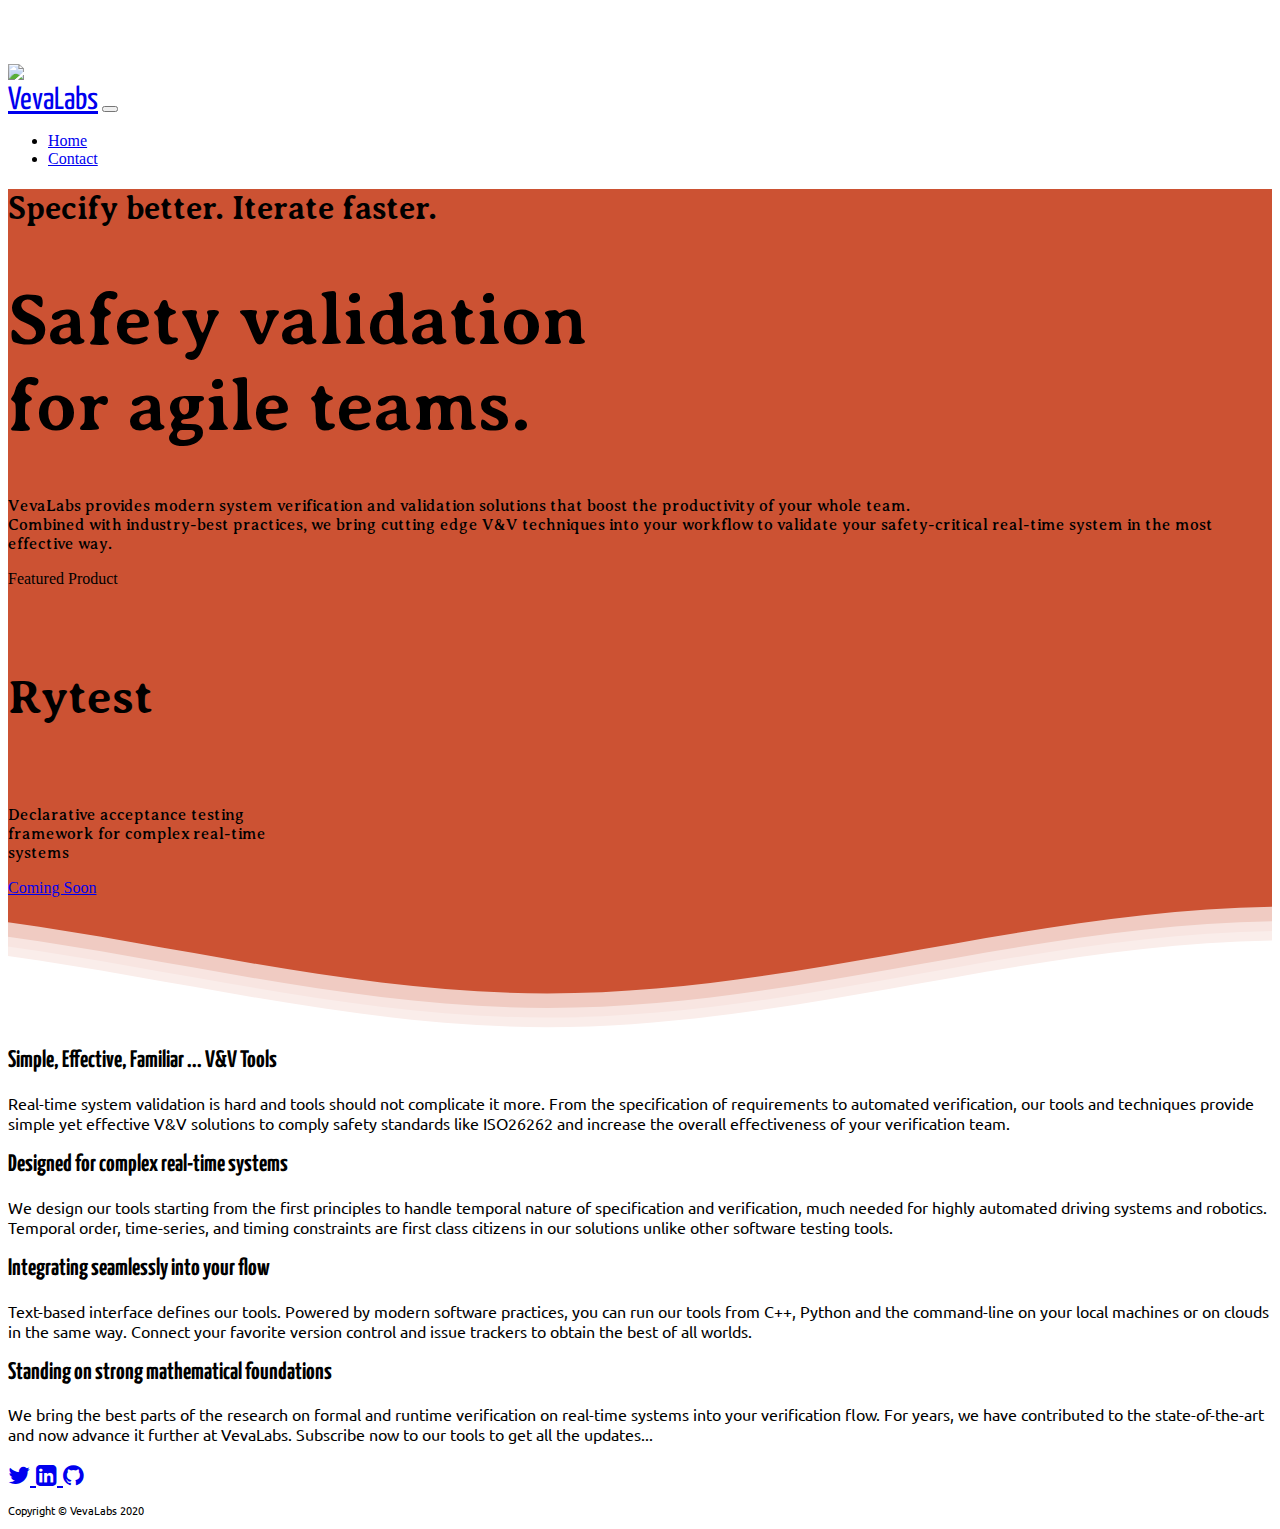
==== index.html @ 6bb3bbe9 "Update the message" ====
<!DOCTYPE html>
<html lang="en">

<head>

  <meta charset="utf-8">
  <meta name="viewport" content="width=device-width, initial-scale=1, shrink-to-fit=no">
  <meta name="description"
    content="VevaLabs offers software tools and services for verification and validation (V&V) of complex real-time systems such as highly automated driving systems.">
  <meta name="author" content="">

  <title>VevaLabs - Safety validation for agile teams</title>

  <link
    href="https://fonts.googleapis.com/css2?family=Open+Sans&family=Yanone+Kaffeesatz:wght@200;300;400;500;600;700&display=swap"
    rel="stylesheet">
  <link href="https://fonts.googleapis.com/css2?family=Averia+Serif+Libre:wght@300&display=swap" rel="stylesheet">
  <link href="https://fonts.googleapis.com/css2?family=Ubuntu&display=swap" rel="stylesheet">
  <!-- Bootstrap core CSS -->
  <link href="vendor/bootstrap/css/bootstrap.min.css" rel="stylesheet">

  <!-- Custom styles for this template -->
  <link href="css/main.css" rel="stylesheet">
  <link href="https://maxcdn.bootstrapcdn.com/font-awesome/4.7.0/css/font-awesome.min.css" rel="stylesheet">
  <link rel='icon' href='images/logo-color.svg' type='image/x-icon' />


  <!-- Global site tag (gtag.js) - Google Analytics -->
  <script async src="https://www.googletagmanager.com/gtag/js?id=UA-172993106-1"></script>
  <script>
    window.dataLayer = window.dataLayer || [];
    function gtag() { dataLayer.push(arguments); }
    gtag('js', new Date());
    gtag('config', 'UA-172993106-1');
  </script>

</head>

<body class="d-flex flex-column sticky-footer-wrapper">
  <!-- Navigation -->
  <nav class="navbar navbar-expand-lg navbar-dark bg-dark fixed-top">
    <div class="container">
      <div class="p-2">
        <a href="https://vevalabs.com"><img height="40px" src="images/logo-color.svg"></a>
      </div>
      <a class="navbar-brand" href="https://vevalabs.com">VevaLabs</a>
      <button class="navbar-toggler" type="button" data-toggle="collapse" data-target="#navbarResponsive"
        aria-controls="navbarResponsive" aria-expanded="false" aria-label="Toggle navigation">
        <span class="navbar-toggler-icon"></span>
      </button>
      <div class="collapse navbar-collapse" id="navbarResponsive">
        <ul class="navbar-nav ml-auto">
          <li class="nav-item active">
            <a class="nav-link" href="https://vevalabs.com">Home
              <span class="sr-only">(current)</span>
            </a>
          </li>
          <!-- <li class="nav-item">
            <a class="nav-link" href="https://vevalabs.com/rytest">Rytest</a>
          </li>
          <li class="nav-item">
            <a class="nav-link" href="https://vevalabs.com/services">Services</a>
          </li>
          <li class="nav-item">
            <a class="nav-link" href="https://docs.vevalabs.com">Documentation</a>
          </li> -->
          <li class="nav-item">
            <a class="nav-link" href="https://vevalabs.com/contact">Contact</a>
          </li>
        </ul>
      </div>
    </div>
  </nav>

  <!-- Header -->
  <header class="bg-copper pt-5 mb-5">
    <div class="container h-100">
      <div class="banner row h-100 align-items-center">
        <div class=" col-lg-7">
          <h1 class="text-white mt-5 mb-2" style="font-size: 2rem;">Specify better. Iterate faster.</h1>
          <h1 class="text-white mt-3 mb-2" style="font-size: 4.5rem;">Safety validation<br>for agile teams.</h1>
          <!-- <h1 class="text-white mt-5 mb-2">Real-Time<br>System Validation.<br>Without Hassle.</h1> -->
          <p class="lead mb-5 text-white">VevaLabs provides modern system verification and validation solutions that boost the productivity of your whole team.<br>Combined with industry-best practices, we bring cutting edge V&V techniques into your workflow to validate your safety-critical real-time system in the most effective way.</p>
        </div>
        <div class="featured col-12 col-lg-4">
          <div class="card shadow-lg bg-dark text-white rounded-lg" style="width: 18rem;">
            <div class="card-header">Featured Product</div>
            <div class="card-body">
              <h5 class="card-title">Rytest</h5>
              <p class="card-text">Declarative acceptance testing framework for complex real-time systems
              </p>
              <!-- <a href="rytest.html" class="btn btn-block btn-warning">Explore Rytest</a> -->
              <a href="https://www.vevalabs.com/contact" class="btn btn-block btn-warning">Coming Soon</a>
            </div>
          </div>
        </div>
      </div>
    </div>
    <div>
      <svg class="waves" xmlns="http://www.w3.org/2000/svg" xmlns:xlink="http://www.w3.org/1999/xlink"
        viewBox="0 24 150 28" preserveAspectRatio="none" shape-rendering="auto">
        <defs>
          <path id="gentle-wave" d="M-160 44c30 0 58-18 88-18s 58 18 88 18 58-18 88-18 58 18 88 18 v44h-352z" />
        </defs>
        <g class="parallax">
          <use xlink:href="#gentle-wave" x="48" y="0" fill="rgba(255,255,255,0.7" />
          <use xlink:href="#gentle-wave" x="48" y="3" fill="rgba(255,255,255,0.5)" />
          <use xlink:href="#gentle-wave" x="48" y="5" fill="rgba(255,255,255,0.3)" />
          <use xlink:href="#gentle-wave" x="48" y="7" fill="#fff" />
        </g>
      </svg>
    </div>
  </header>

  <!-- Page Content -->
  <main class="flex-fill">
    <div class="container page-content">

      <div class="row">
        <div class="col-md-5 mb-5">
          <h2 class="swing-body">Simple, Effective, Familiar ... V&V Tools</h2>
          <p>Real-time system validation is hard and tools should not complicate it more. From the specification of
            requirements to automated verification, our tools and techniques provide simple yet effective V&V
            solutions to comply safety standards like ISO26262 and increase the overall effectiveness of your
            verification team.</p>
        </div>
        <div class="col-md-5 offset-md-1 mb-5">
          <h2 class="swing-body">Designed for complex real-time systems</h2>
          <p>We design our tools starting from the first principles to handle temporal nature of
            specification and verification, much needed for highly automated driving systems and robotics. Temporal
            order, time-series, and timing constraints are first class citizens in our solutions unlike other software
            testing tools.</p>
        </div>
      </div>
      <!-- /.row -->

      <div class="row">
        <div class="col-md-5 mb-5">
          <h2 class="swing-body">Integrating seamlessly into your flow</h2>
          <p>Text-based interface defines our tools. Powered by modern software practices, you can run our tools from
            C++, Python and the command-line on your local machines or on clouds in the same way. Connect your
            favorite version control and issue trackers to obtain the best of all worlds.
          </p>
        </div>

        <div class="col-md-5 offset-md-1 mb-5">
          <h2 class="swing-body">Standing on strong mathematical foundations</h2>
          <p>We bring the best parts of the research on formal and runtime verification on real-time systems into
            your verification flow. For years, we have contributed to the state-of-the-art and now advance it further
            at VevaLabs. Subscribe now to our tools to get all the updates...</p>
        </div>
      </div>
      <!-- /.row -->

    </div>
  </main>
  <!-- /.container -->

  <!-- Footer -->
  <footer class="py-3 bg-dark page-footer">
    <div class="container">
      <div class="row">
        <div class="col-md-12 text-center">
          <div class="icons">
            <a href="https://www.twitter.com/time4veva">
              <i class="fa fa-twitter text-white"></i>
            </a>
            <a href="https://www.linkedin.com/company/time4veva">
              <i class="fa fa-linkedin-square text-white"></i>
            </a>
            <a href="https://www.github.com/vevalabs">
              <i class="fa fa-github text-white"></i>
            </a>
          </div>
          <p class="m-0 text-white-50">Copyright &copy; VevaLabs 2020</p>
        </div>
      </div>
    </div>
  </footer>
</body>

<script src="vendor/jquery/jquery.min.js"></script>
<script src="vendor/bootstrap/js/bootstrap.bundle.min.js"></script>

</html>
---- css/main.css ----
body {
  padding-top: 56px;
}

body, .sticky-footer-wrapper {
   min-height:100vh;
}

.flex-fill {
   flex:1 1 auto;
}

.bg-copper {
  background-color: #CC5233;
}

.page-content h2 {
  font-family: 'Yanone Kaffeesatz', sans-serif;
}

.page-content p {
  font-family: 'Ubuntu', sans-serif;
}

.banner h1 {
  font-family: 'Averia Serif Libre', cursive;  
  font-size: 3rem;
}

.banner p {
  font-family: 'Averia Serif Libre', cursive;  

}

.featured .card-title {
  font-size: 48px;

  font-family: 'Averia Serif Libre', cursive;  
}

.navbar-brand{
  font-size: 32px;
  font-family: 'Yanone Kaffeesatz', sans-serif;
}


.waves {
  position:relative;
  width: 100%;
  height:15vh;
  margin-bottom:-7px; /*Fix for safari gap*/
  min-height:100px;
  max-height:150px;
}

/* Animation */

.parallax > use {
  animation: move-forever 25s cubic-bezier(.55,.5,.45,.5)     infinite;
}
.parallax > use:nth-child(1) {
  animation-delay: -2s;
  animation-duration: 7s;
}
.parallax > use:nth-child(2) {
  animation-delay: -3s;
  animation-duration: 10s;
}
.parallax > use:nth-child(3) {
  animation-delay: -4s;
  animation-duration: 13s;
}
.parallax > use:nth-child(4) {
  animation-delay: -5s;
  animation-duration: 20s;
}
@keyframes move-forever {
  0% {
   transform: translate3d(-90px,0,0);
  }
  100% { 
    transform: translate3d(85px,0,0);
  }
}

footer {
  font-family: 'Ubuntu', sans-serif;
  font-size: 0.7rem;
}

.icons {
  font-size: 1.5rem;
}

.icons a:hover{
    text-decoration: none;
}
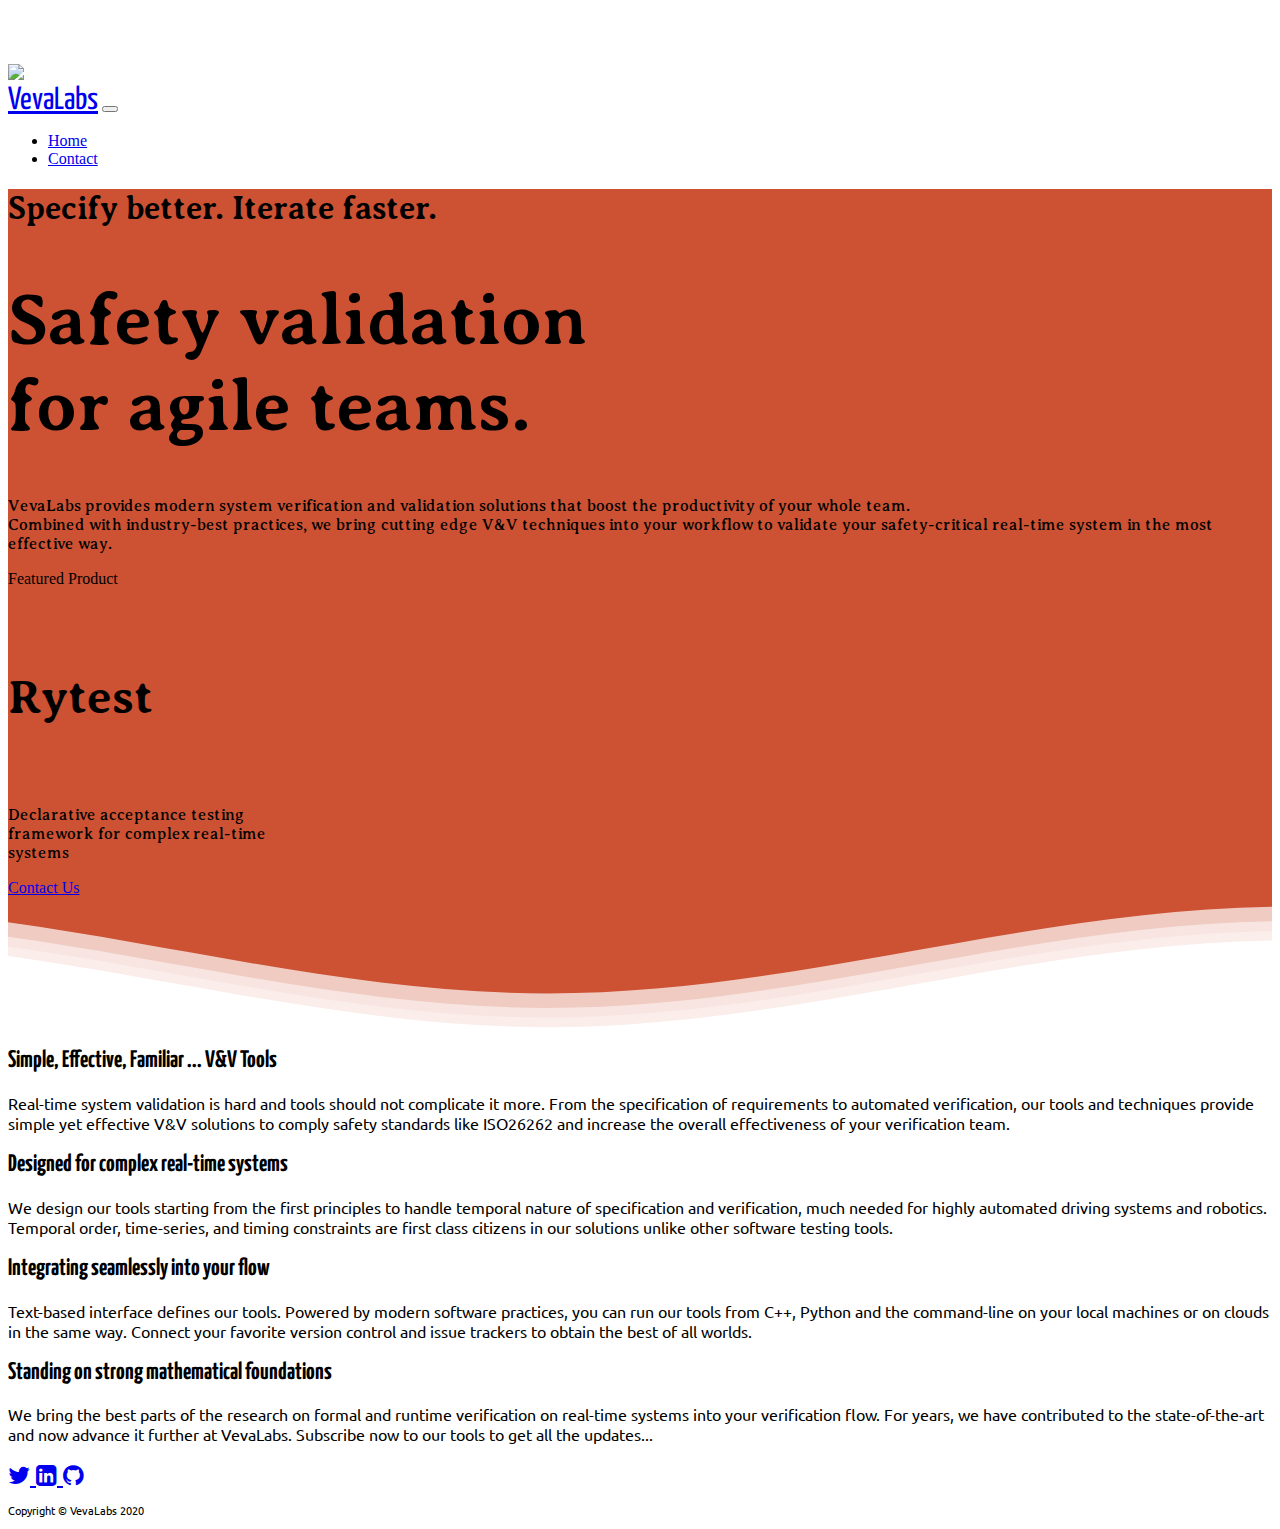
==== commit e85dfd5d: "Time has come" ====
--- a/index.html
+++ b/index.html
@@ -90,7 +90,7 @@
               <p class="card-text">Declarative acceptance testing framework for complex real-time systems
               </p>
               <!-- <a href="rytest.html" class="btn btn-block btn-warning">Explore Rytest</a> -->
-              <a href="https://www.vevalabs.com/contact" class="btn btn-block btn-warning">Coming Soon</a>
+              <a href="https://www.vevalabs.com/contact" class="btn btn-block btn-warning">Contact Us</a>
             </div>
           </div>
         </div>
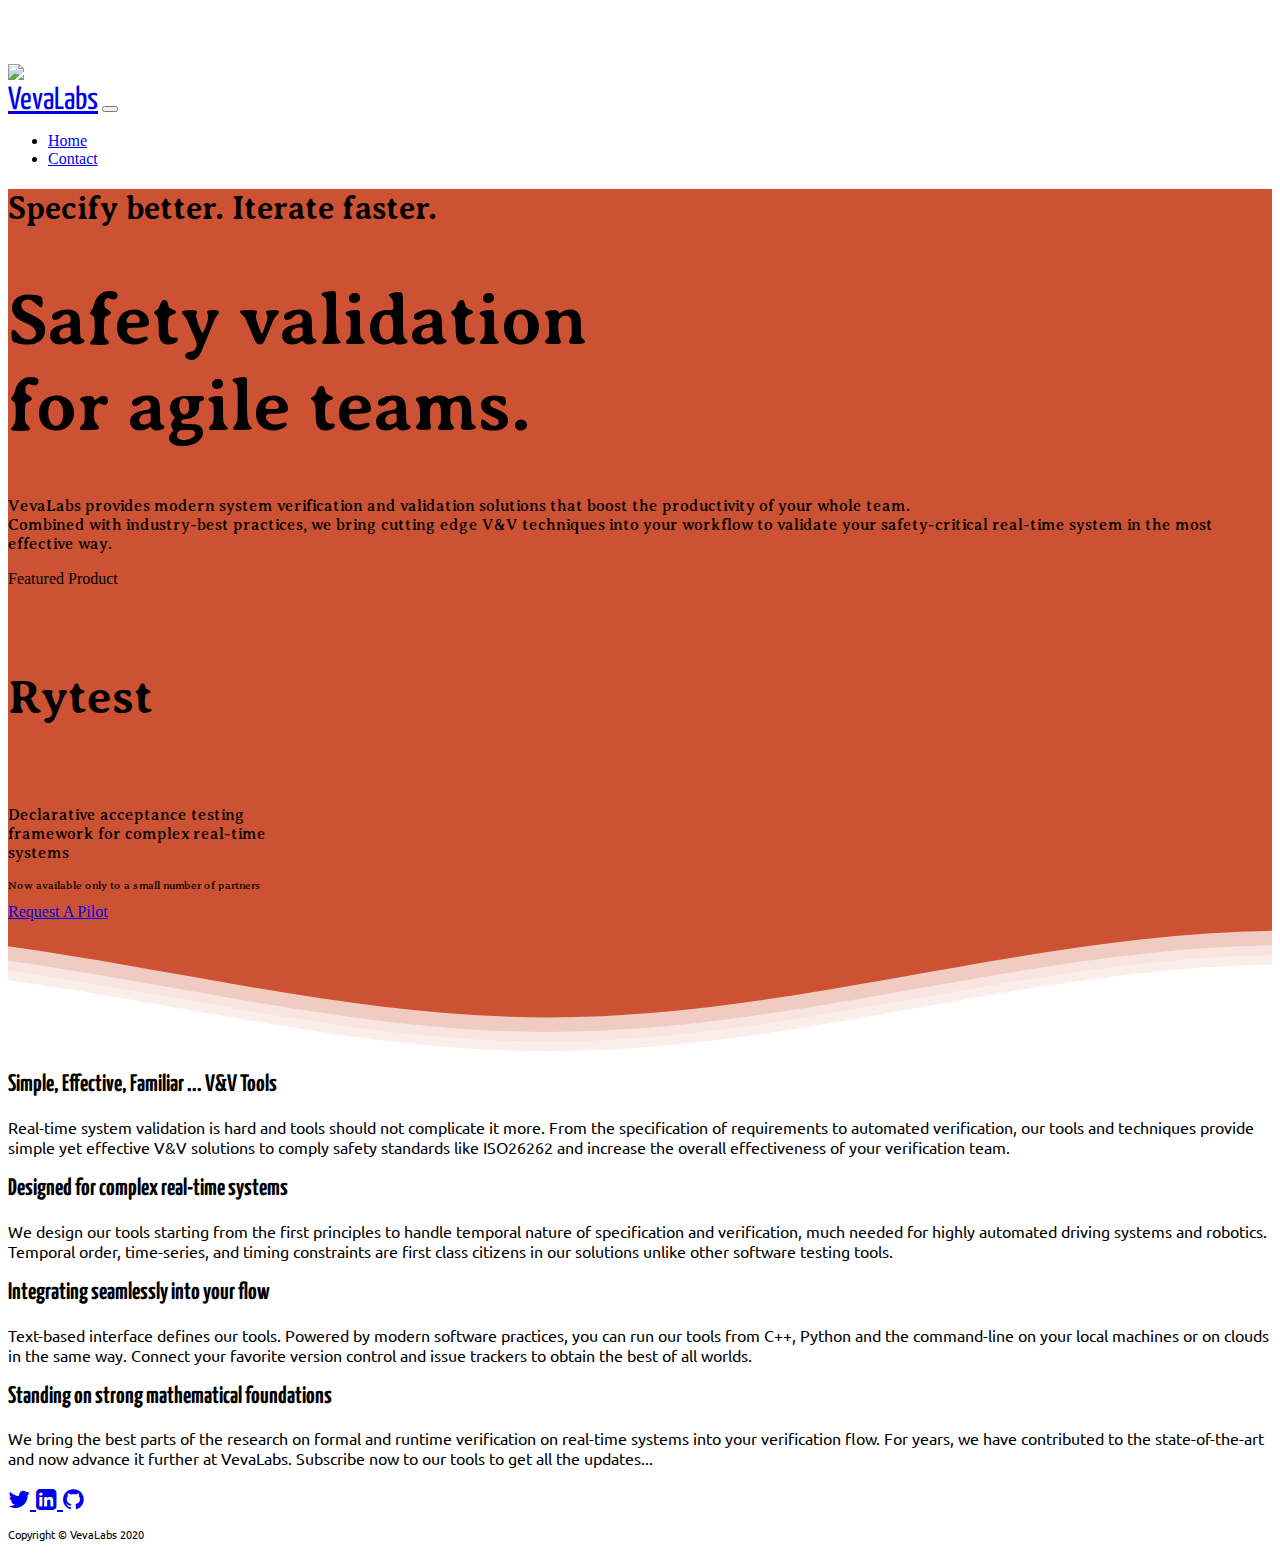
==== commit 3cd2f1ef: "Add pilot notice" ====
--- a/index.html
+++ b/index.html
@@ -89,8 +89,8 @@
               <h5 class="card-title">Rytest</h5>
               <p class="card-text">Declarative acceptance testing framework for complex real-time systems
               </p>
-              <!-- <a href="rytest.html" class="btn btn-block btn-warning">Explore Rytest</a> -->
-              <a href="https://www.vevalabs.com/contact" class="btn btn-block btn-warning">Contact Us</a>
+              <p style="font-size:11px;">Now available only to a small number of partners</p>
+              <a href="https://www.vevalabs.com/contact" class="btn btn-block btn-warning">Request A Pilot</a>
             </div>
           </div>
         </div>
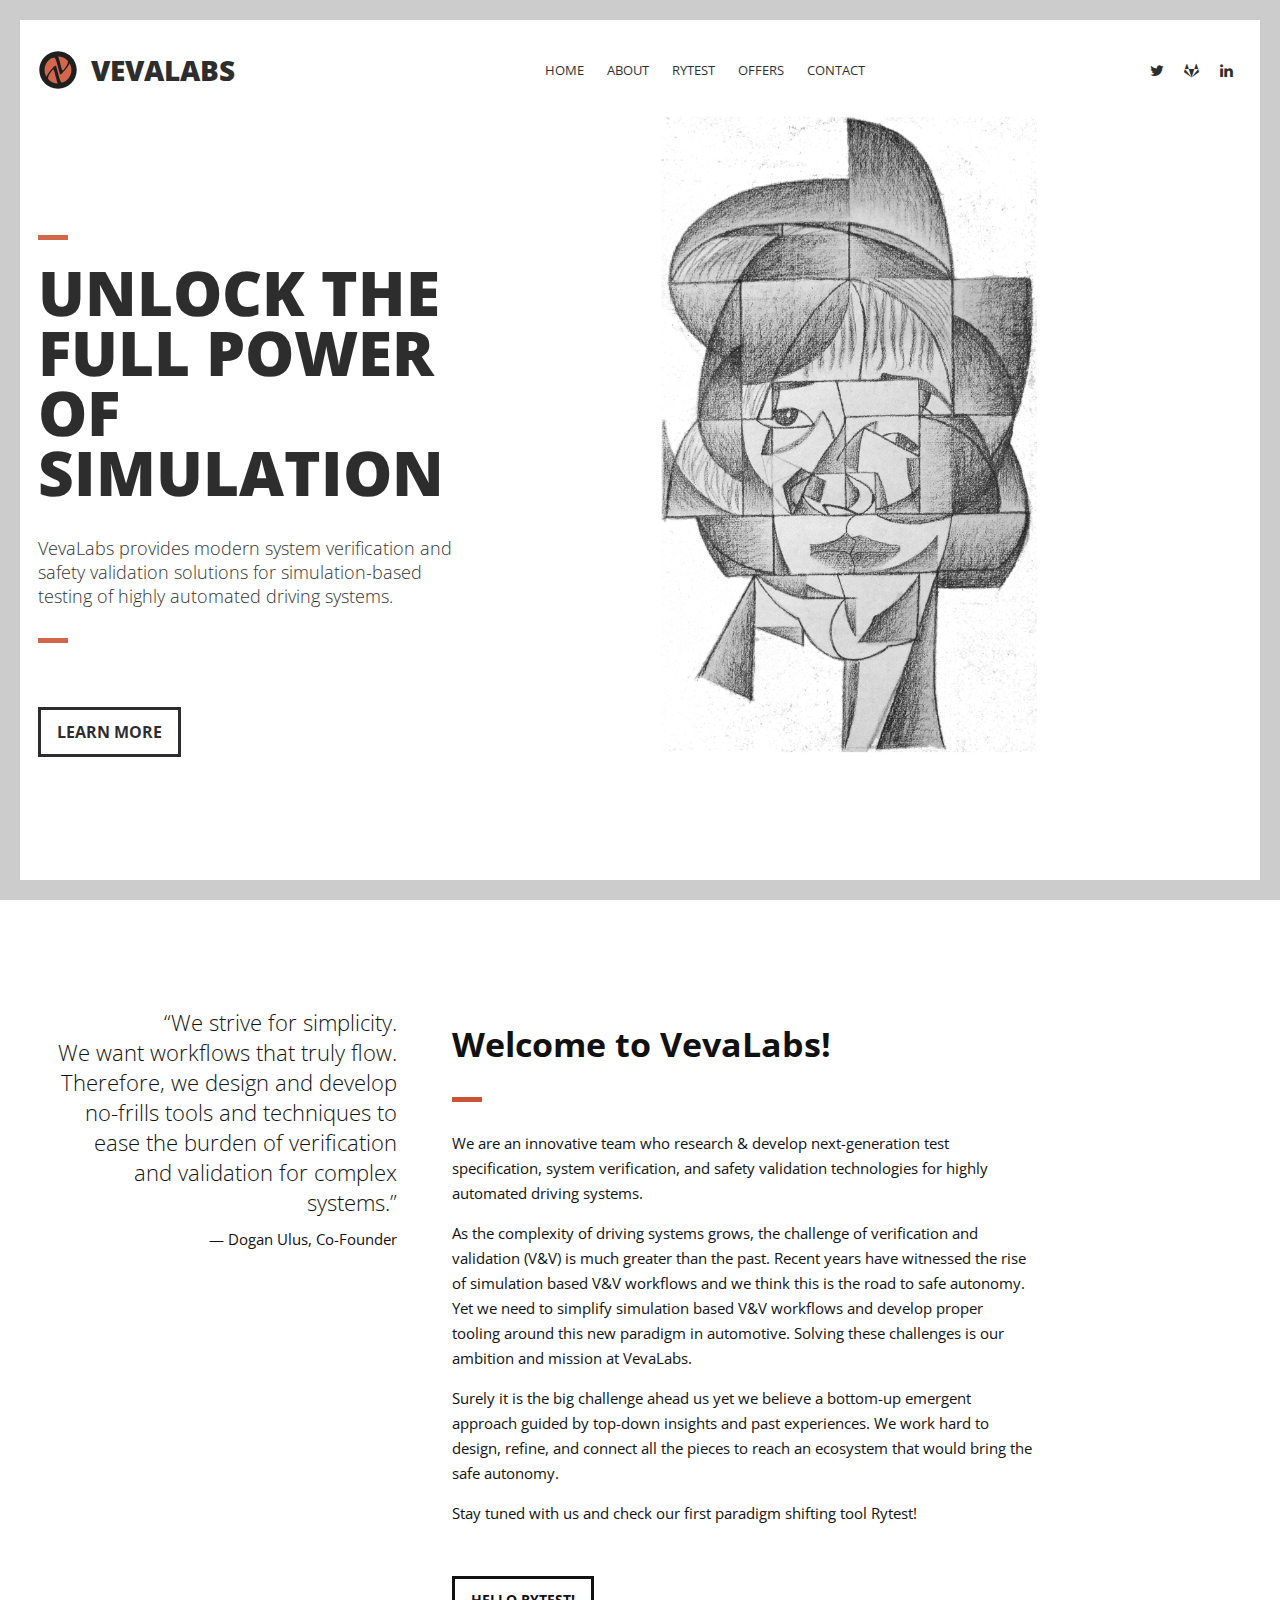
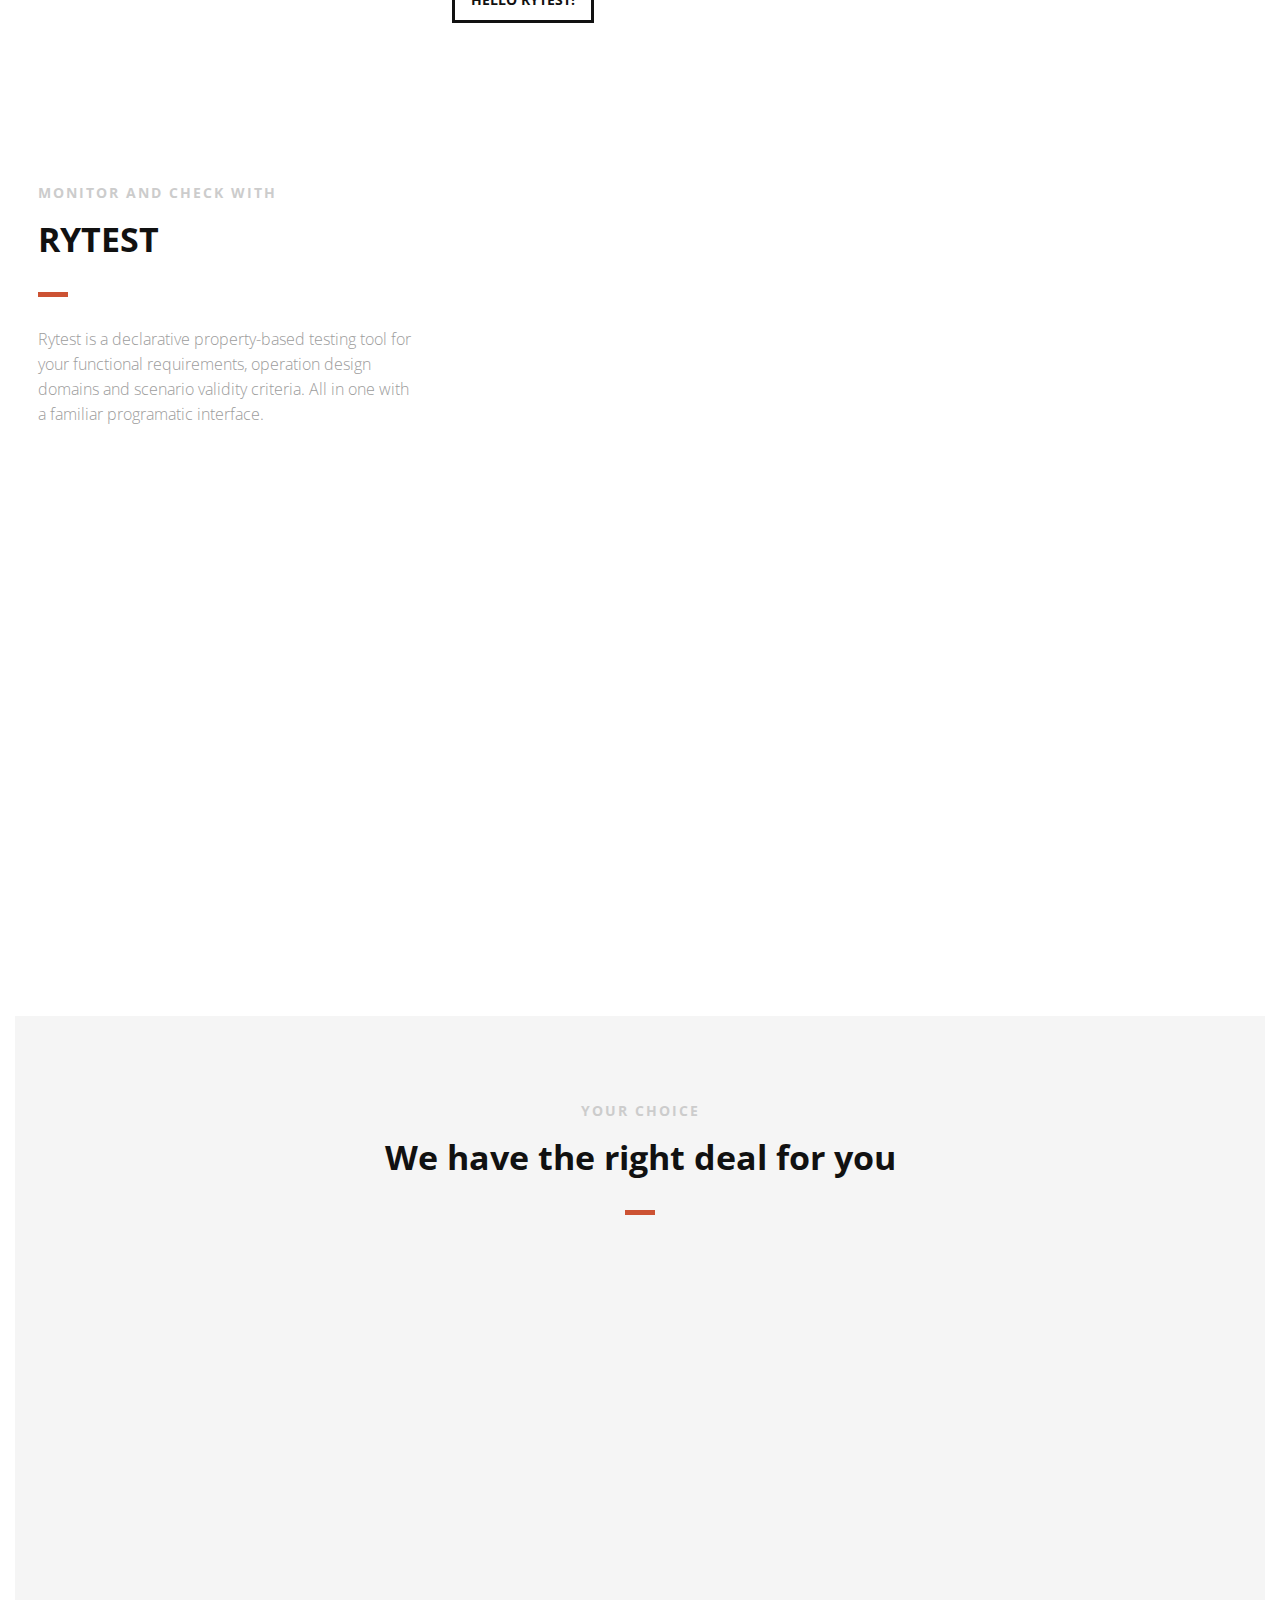
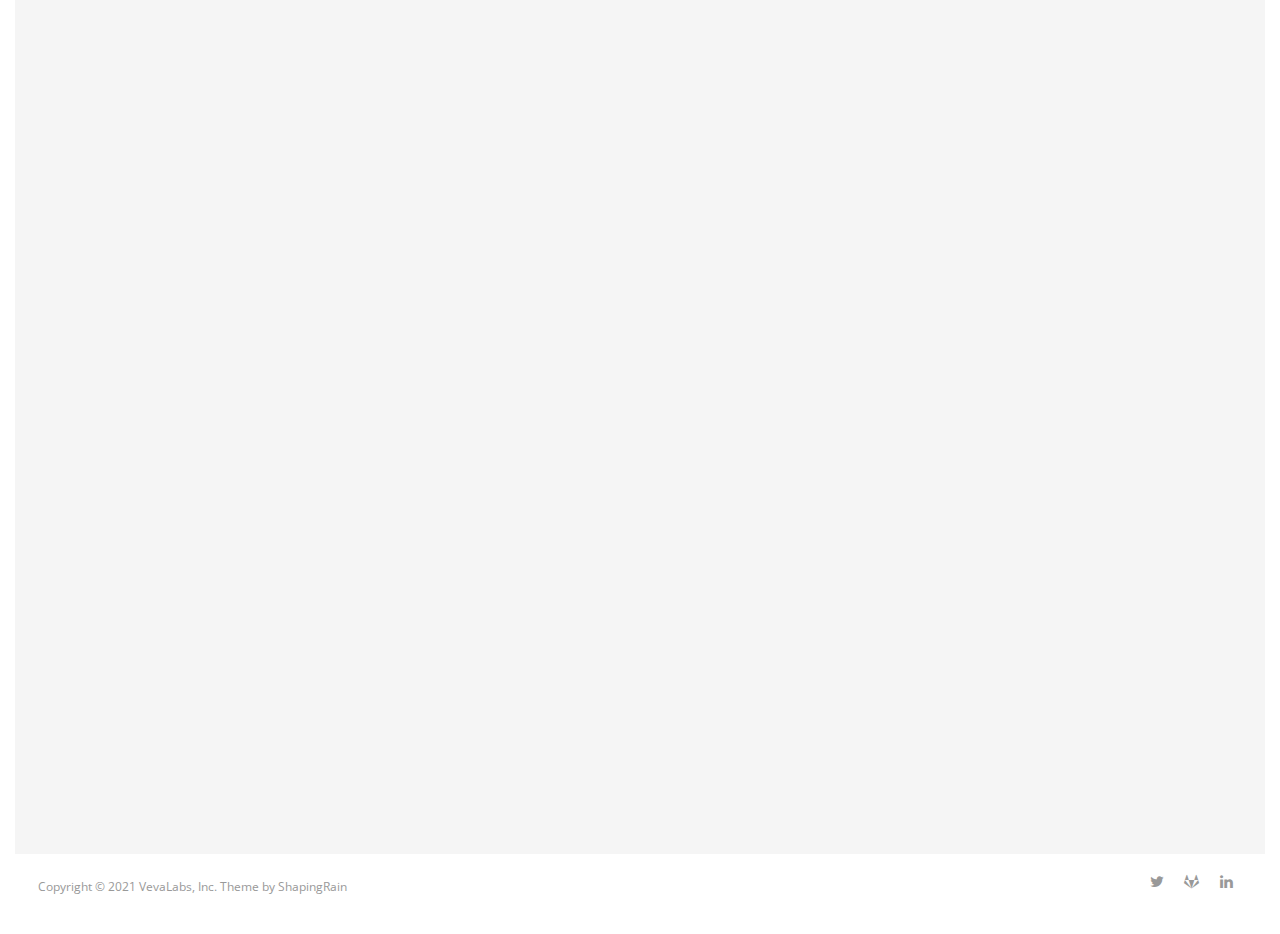
==== commit 669eb3b6: "VevaLabs 2021" ====
--- a/index.html
+++ b/index.html
@@ -1,185 +1,482 @@
 <!DOCTYPE html>
-<html lang="en">
-
-<head>
-
-  <meta charset="utf-8">
-  <meta name="viewport" content="width=device-width, initial-scale=1, shrink-to-fit=no">
-  <meta name="description"
-    content="VevaLabs offers software tools and services for verification and validation (V&V) of complex real-time systems such as highly automated driving systems.">
-  <meta name="author" content="">
-
-  <title>VevaLabs - Safety validation for agile teams</title>
-
-  <link
-    href="https://fonts.googleapis.com/css2?family=Open+Sans&family=Yanone+Kaffeesatz:wght@200;300;400;500;600;700&display=swap"
-    rel="stylesheet">
-  <link href="https://fonts.googleapis.com/css2?family=Averia+Serif+Libre:wght@300&display=swap" rel="stylesheet">
-  <link href="https://fonts.googleapis.com/css2?family=Ubuntu&display=swap" rel="stylesheet">
-  <!-- Bootstrap core CSS -->
-  <link href="vendor/bootstrap/css/bootstrap.min.css" rel="stylesheet">
-
-  <!-- Custom styles for this template -->
-  <link href="css/main.css" rel="stylesheet">
-  <link href="https://maxcdn.bootstrapcdn.com/font-awesome/4.7.0/css/font-awesome.min.css" rel="stylesheet">
-  <link rel='icon' href='images/logo-color.svg' type='image/x-icon' />
-
-
-  <!-- Global site tag (gtag.js) - Google Analytics -->
-  <script async src="https://www.googletagmanager.com/gtag/js?id=UA-172993106-1"></script>
-  <script>
-    window.dataLayer = window.dataLayer || [];
-    function gtag() { dataLayer.push(arguments); }
-    gtag('js', new Date());
-    gtag('config', 'UA-172993106-1');
-  </script>
-
+<html>
+
+<head lang="en">
+    <meta charset="UTF-8">
+
+    <!--Page Title-->
+    <title>VevaLabs - Unlock the full power of Simulation</title>
+
+    <!--Meta Keywords and Description-->
+    <meta name="keywords" content="testing verification validation autonomous vehicles adas">
+    <meta name="description" content="">
+    <meta name="viewport" content="width=device-width, initial-scale=1.0, user-scalable=no" />
+
+    <!--Favicon-->
+    <link rel="shortcut icon" href="images/logo.svg" title="Favicon" />
+
+    <!-- Main CSS Files -->
+    <link rel="stylesheet" href="css/style.css?<?= filemtime('style.css') ?>">
+
+    <!-- Namari Color CSS -->
+    <link rel="stylesheet" href="css/color.css?<?= filemtime('style.css') ?>">
+
+    <!--Icon Fonts - Font Awesome Icons-->
+    <link rel="stylesheet" href="css/font-awesome.min.css">
+
+    <!-- Animate CSS-->
+    <link href="css/animate.css" rel="stylesheet" type="text/css">
+
+    <!--Google Webfonts-->
+    <link href='https://fonts.googleapis.com/css?family=Open+Sans:400,300,600,700,800' rel='stylesheet' type='text/css'>
 </head>
 
-<body class="d-flex flex-column sticky-footer-wrapper">
-  <!-- Navigation -->
-  <nav class="navbar navbar-expand-lg navbar-dark bg-dark fixed-top">
-    <div class="container">
-      <div class="p-2">
-        <a href="https://vevalabs.com"><img height="40px" src="images/logo-color.svg"></a>
-      </div>
-      <a class="navbar-brand" href="https://vevalabs.com">VevaLabs</a>
-      <button class="navbar-toggler" type="button" data-toggle="collapse" data-target="#navbarResponsive"
-        aria-controls="navbarResponsive" aria-expanded="false" aria-label="Toggle navigation">
-        <span class="navbar-toggler-icon"></span>
-      </button>
-      <div class="collapse navbar-collapse" id="navbarResponsive">
-        <ul class="navbar-nav ml-auto">
-          <li class="nav-item active">
-            <a class="nav-link" href="https://vevalabs.com">Home
-              <span class="sr-only">(current)</span>
-            </a>
-          </li>
-          <!-- <li class="nav-item">
-            <a class="nav-link" href="https://vevalabs.com/rytest">Rytest</a>
-          </li>
-          <li class="nav-item">
-            <a class="nav-link" href="https://vevalabs.com/services">Services</a>
-          </li>
-          <li class="nav-item">
-            <a class="nav-link" href="https://docs.vevalabs.com">Documentation</a>
+<body>
+    <!-- Preloader -->
+    <div id="preloader">
+        <div id="status" class="la-ball-triangle-path">
+            <div></div>
+            <div></div>
+            <div></div>
+        </div>
+    </div>
+    <!--End of Preloader-->
+
+    <div class="page-border" data-wow-duration="0.7s" data-wow-delay="0.2s">
+        <div class="top-border wow fadeInDown animated" style="visibility: visible; animation-name: fadeInDown;"></div>
+        <div class="right-border wow fadeInRight animated" style="visibility: visible; animation-name: fadeInRight;">
+        </div>
+        <div class="bottom-border wow fadeInUp animated" style="visibility: visible; animation-name: fadeInUp;"></div>
+        <div class="left-border wow fadeInLeft animated" style="visibility: visible; animation-name: fadeInLeft;"></div>
+    </div>
+
+    <div id="wrapper">
+
+        <header id="banner" class="scrollto clearfix" data-enllax-ratio=".5">
+            <div id="header" class="nav-collapse">
+                <div class="row clearfix">
+                    <div class="col-1">
+
+                        <!--Logo-->
+                        <div id="logo">
+
+                            <a href="#">
+                                <img src="images/logo.svg" alt="Logo" style="height: 40px;" />
+                                <h1>VEVALABS<h1>
+                            </a>
+
+                        </div>
+                        <!--End of Logo-->
+
+                        <aside>
+
+                            <!--Social Icons in Header-->
+                            <ul class="social-icons">
+                                <li>
+                                    <a target="_blank" title="Twitter" href="https://twitter.com/time4veva">
+                                        <i class="fa fa-twitter fa-1x"></i><span>Twitter</span>
+                                    </a>
+                                </li>
+                                <li>
+                                    <a target="_blank" title="GitLab" href="https://gitlab.com/vevalabs">
+                                        <i class="fa fa-gitlab fa-1x"></i><span>GitLab</span>
+                                    </a>
+                                </li>
+                                <li>
+                                    <a target="_blank" title="LinkedIn" href="https://linkedin.com/company/67182014">
+                                        <i class="fa fa-linkedin fa-1x"></i><span>GitLab</span>
+                                    </a>
+                                </li>
+                            </ul>
+                            <!--End of Social Icons in Header-->
+
+                        </aside>
+
+                        <!--Main Navigation-->
+                        <nav id="nav-main">
+                            <ul>
+                                <li>
+                                    <a href="#banner">Home</a>
+                                </li>
+                                <li>
+                                    <a href="#about">About</a>
+                                </li>
+                                <li>
+                                    <a href="#rytest">Rytest</a>
+                                </li>
+                                <!-- <li>
+            <a target="_blank" href="https://docs.vevalabs.com">Documentation</a>
           </li> -->
-          <li class="nav-item">
-            <a class="nav-link" href="https://vevalabs.com/contact">Contact</a>
-          </li>
-        </ul>
-      </div>
+                                <li>
+                                    <a href="#pricing">Offers</a>
+                                </li>
+                                <li>
+                                    <a href="#contact">Contact</a>
+                                </li>
+                            </ul>
+                        </nav>
+                        <!--End of Main Navigation-->
+
+                        <div id="nav-trigger"><span></span></div>
+                        <nav id="nav-mobile"></nav>
+
+                    </div>
+                </div>
+            </div>
+
+            <div id="banner-content" class="row clearfix">
+
+                <div class="col-38">
+
+                    <div class="section-heading">
+                        <h1>UNLOCK THE FULL POWER OF SIMULATION</h1>
+                        <h2>VevaLabs provides modern system verification and safety validation solutions for
+                            simulation-based testing of highly automated driving systems.</h2>
+                    </div>
+
+                    <!--Call to Action-->
+                    <a href="#about" class="button">LEARN MORE</a>
+                    <!--End Call to Action-->
+
+                </div>
+
+            </div>
+        </header>
+
+
+        <!--Main Content Area-->
+        <main id="content">
+
+            <!--Content Section-->
+            <div id="about" class="scrollto clearfix">
+
+                <div class="row no-padding-bottom clearfix">
+
+
+                    <!--Content Left Side-->
+                    <div class="col-3">
+                        <!--User Testimonial-->
+                        <blockquote class="testimonial text-right bigtest">
+                            <q>We strive for simplicity.<br>We want workflows that truly flow. Therefore, we design and
+                                develop
+                                no-frills
+                                tools and techniques to ease the burden of verification and validation for complex
+                                systems.</q>
+                            <footer>— Dogan Ulus, Co-Founder</footer>
+                        </blockquote>
+                        <!-- End of Testimonial-->
+
+                    </div>
+                    <!--End Content Left Side-->
+
+                    <!--Content of the Right Side-->
+                    <div class="col-2">
+                        <div class="section-heading">
+                            <!-- <h3>BELIEVING</h3> -->
+                            <h2 class="section-title">Welcome to VevaLabs!</h2>
+                        </div>
+                        <p>
+                            We are an innovative team who research & develop next-generation test specification, system
+                            verification, and safety validation technologies for highly automated driving systems.
+                        </p>
+                        <p>
+                            As the complexity of driving systems grows, the challenge of verification and validation
+                            (V&V) is much greater than the past. Recent years have witnessed the rise of simulation based V&V workflows and 
+                            we think this is the road to safe autonomy. Yet we need to simplify simulation based V&V workflows and develop 
+                            proper tooling around this new paradigm in automotive. Solving these challenges is our ambition 
+                            and mission at VevaLabs.
+                        </p>
+                        <p>
+                            Surely it is the big challenge ahead us yet we believe a bottom-up emergent approach guided by 
+                            top-down insights and past experiences. We work hard to design, refine, and connect all the pieces 
+                            to reach an ecosystem that would bring the safe autonomy. 
+                        </p>
+                        <p>
+                            <!-- We believe a bottom-up emergent approach guided by top-down insights and past experiences.  -->
+                            Stay tuned with us and check our first paradigm shifting tool Rytest! 
+                        </p>
+
+                        <!-- Action button -->
+                        <a href="#rytest" class="button">
+                            HELLO RYTEST!</i>
+                        </a>
+                    </div>
+                    <!--End Content Right Side-->
+
+                    <div class="col-3">
+                        <!--  <img src="images/undraw_Co_workers_re_1i6i.svg" alt="Dancer"/> -->
+                    </div>
+
+                </div>
+
+
+            </div>
+            <!--End of Content Section-->
+
+            <!--Introduction-->
+            <section id="rytest" class="introduction scrollto">
+
+                <div class="row clearfix">
+
+                    <div class="col-3">
+                        <div class="section-heading">
+                            <h3>MONITOR AND CHECK WITH</h3>
+                            <h2 class="section-title">RYTEST</h2>
+                            <p class="section-subtitle">Rytest is a declarative property-based testing tool for your
+                                functional
+                                requirements, operation design domains and scenario validity criteria. All in one with a
+                                familiar
+                                programatic interface.</p>
+                        </div>
+                    </div>
+
+                    <div class="col-2-3">
+                        <!--Icon Block-->
+                        <div class="col-2 icon-block icon-top wow fadeInUp" data-wow-delay="0.1s">
+                            <!--Icon-->
+                            <div class="icon">
+                                <i class="fa fa-cube fa-2x"></i>
+                            </div>
+                            <!--Icon Block Description-->
+                            <div class="icon-block-description">
+                                <h4>Abstract Test Specification</h4>
+                                <p>In the era of large-scale simulation, it is no longer practical to maintain a set of
+                                    concrete
+                                    test cases
+                                    or even generate them automatically. Instead Rytest enables users to scale their
+                                    testing
+                                    workflows using
+                                    abstract properties.
+                                </p>
+                            </div>
+                        </div>
+                        <!--End of Icon Block-->
+
+                        <!--Icon Block-->
+                        <div class="col-2 icon-block icon-top wow fadeInUp" data-wow-delay="0.3s">
+                            <!--Icon-->
+                            <div class="icon">
+                                <i class="fa fa-book fa-2x"></i>
+                            </div>
+                            <!--Icon Block Description-->
+                            <div class="icon-block-description">
+                                <h4>Declarative Language</h4>
+                                <p>Rytest properties are declarative in nature. This allows user to focus on what to
+                                    test rather
+                                    than how to
+                                    test. Formal semantics guarantees your tests have the same meaning in all existing
+                                    and
+                                    future platforms.
+                                </p>
+                            </div>
+                        </div>
+                        <!--End of Icon Block-->
+
+                        <!--Icon Block-->
+                        <div class="col-2 icon-block icon-top wow fadeInUp" data-wow-delay="0.5s">
+                            <!--Icon-->
+                            <div class="icon">
+                                <i class="fa fa-bolt fa-2x"></i>
+                            </div>
+                            <!--Icon Block Description-->
+                            <div class="icon-block-description">
+                                <h4>On-the-fly Evaluation</h4>
+                                <p>Rytest computes every check, every test, every measurement concurrent to the system.
+                                    Hence,
+                                    Rytest itself
+                                    is a real-time system continuously monitor and test your specifications at runtime.
+                                </p>
+                            </div>
+                        </div>
+                        <!--End of Icon Block-->
+
+                        <!--Icon Block-->
+                        <div class="col-2 icon-block icon-top wow fadeInUp" data-wow-delay="0.5s">
+                            <!--Icon-->
+                            <div class="icon">
+                                <i class="fa fa-map-signs fa-2x"></i>
+                            </div>
+                            <!--Icon Block Description-->
+                            <div class="icon-block-description">
+                                <h4>Multi Purpose</h4>
+                                <p>You can use Rytest to specify your functional requirements, operational design
+                                    domains,
+                                    scenario validity
+                                    check and indeed any desired temporal pattern.</p>
+                            </div>
+                        </div>
+                        <!--End of Icon Block-->
+
+                        <!--Icon Block-->
+                        <div class="col-2 icon-block icon-top wow fadeInUp" data-wow-delay="0.5s">
+                            <!--Icon-->
+                            <div class="icon">
+                                <i class="fa fa-rocket fa-2x"></i>
+                            </div>
+                            <!--Icon Block Description-->
+                            <div class="icon-block-description">
+                                <h4>Fast and Frugal</h4>
+                                <p>Rytest designed to be fast and frugal from scratch. Our state-of-the-art algorithms
+                                    enable
+                                    checking
+                                    complex temporal properties and we research continuously for better ways.</p>
+                            </div>
+                        </div>
+                        <!--End of Icon Block-->
+
+                        <!--Icon Block-->
+                        <div class="col-2 icon-block icon-top wow fadeInUp" data-wow-delay="0.5s">
+                            <!--Icon-->
+                            <div class="icon">
+                                <i class="fa fa-coffee fa-2x"></i>
+                            </div>
+                            <!--Icon Block Description-->
+                            <div class="icon-block-description">
+                                <h4>Easy to Use</h4>
+                                <p>It's super easy to write abstract properties with the programmtic interface of
+                                    Rytest. We are
+                                    ironing out
+                                    every little annoyance that disrupts the verification and validation workflow.</p>
+                            </div>
+                        </div>
+                        <!--End of Icon Block-->
+
+                    </div>
+
+                </div>
+
+
+            </section>
+            <!--End of Introduction-->
+
+            <!--Pricing Tables-->
+            <section id="pricing" class="secondary-color text-center scrollto clearfix ">
+                <div class="row clearfix">
+
+                    <div class="section-heading">
+                        <h3>YOUR CHOICE</h3>
+                        <h2 class="section-title">We have the right deal for you</h2>
+                    </div>
+
+                    <!--Pricing Block-->
+                    <div class="pricing-block col-3 wow fadeInUp" data-wow-delay="0.4s">
+                        <div class="pricing-block-content">
+                            <h3>Starter</h3>
+                            <p class="pricing-sub">Rytest Lite with free 3-month license</p>
+                            <ul>
+                                <li>Abstract Test Specification</li>
+                                <li>CLI only</li>
+                                <li>Offline Evaluation</li>
+                                <li>User-defined predicates</li>
+                                <li>Documentation support</li>
+                            </ul>
+                            <a href="#contact" class="button">CONTACT US</a>
+                        </div>
+                    </div>
+                    <!--End Pricing Block-->
+
+                    <!--Pricing Block-->
+                    <div class="pricing-block featured col-3 wow fadeInUp" data-wow-delay="0.6s">
+                        <div class="pricing-block-content">
+                            <h3>Early Adopter</h3>
+                            <p class="pricing-sub">Rytest Preview with 1-year subscription</p>
+                            <!-- <div class="pricing">
+            <div class="price"><span>$</span>12</div>
+            <p>Lorem ipsum dolor sit amet, consectetur adipiscing elit</p>
+          </div> -->
+                            <ul>
+                                <li>Abstract Test Specification</li>
+                                <li>CLI, C++ and Python APIs</li>
+                                <li>Offline & On-the-fly Evaluation</li>
+                                <li>Advanced customization</li>
+                                <li>1 year support + updates</li>
+                            </ul>
+                            <a href="#contact" class="button">CONTACT US</a>
+                        </div>
+                    </div>
+                    <!--End Pricing Block-->
+
+                    <!--Pricing Block-->
+                    <div class="pricing-block featured col-3 wow fadeInUp" data-wow-delay="0.8s">
+                        <div class="pricing-block-content">
+                            <h3>Partner</h3>
+                            <p class="pricing-sub">Custom Pick</p>
+                            <ul>
+                                <li>Rytest Preview</li>
+                                <li>Early access for upcoming products</li>
+                                <li>Integrated VevaLabs technology</li>
+                                <li>Research colloborations</li>
+                                <li>And more...</li>
+                            </ul>
+                            <a href="#contact" class="button">CONTACT US</a>
+                        </div>
+                    </div>
+                    <!--End Pricing Block-->
+
+                </div>
+            </section>
+            <!--End of Pricing Tables-->
+
+            <section id="contact" class="secondary-color text-center scrollto clearfix ">
+                <div class="row clearfix">
+                    <div class="pricing-block col-1 wow fadeInUp" data-wow-delay="0.8s">
+                        <div class="pricing-block-content">
+                            <div class="">
+                                <h1>CONTACT US</h1>
+                                <h3>For general enquires:</h3>
+                                <p style="font-family: mono;">contact@vevalabs.com</p>
+                                <h3>For sales and licenses:</h3>
+                                <p style="font-family: mono;">sales@vevalabs.com</p>
+                            </div>
+                        </div>
+                    </div>
+                </div>
+            </section>
+
+        </main>
+
+        <footer id="landing-footer" class="clearfix">
+            <div class="row clearfix">
+
+                <p id="copyright" class="col-2">Copyright &copy; 2021 VevaLabs, Inc. Theme by <a
+                        href="https://www.shapingrain.com">ShapingRain</a></p>
+
+                <!--Social Icons in Footer-->
+                <ul class="col-2 social-icons">
+                    <li>
+                        <a target="_blank" title="Twitter" href="https://twitter.com/time4veva">
+                            <i class="fa fa-twitter fa-1x"></i><span>Twitter</span>
+                        </a>
+                    </li>
+                    <li>
+                        <a target="_blank" title="GitLab" href="https://gitlab.com/vevalabs">
+                            <i class="fa fa-gitlab fa-1x"></i><span>GitLab</span>
+                        </a>
+                    </li>
+                    <li>
+                        <a target="_blank" title="LinkedIn" href="https://linkedin.com/company/67182014">
+                            <i class="fa fa-linkedin fa-1x"></i><span>LinkedIn</span>
+                        </a>
+                    </li>
+                </ul>
+                <!--End of Social Icons in Footer-->
+            </div>
+        </footer>
+
     </div>
-  </nav>
-
-  <!-- Header -->
-  <header class="bg-copper pt-5 mb-5">
-    <div class="container h-100">
-      <div class="banner row h-100 align-items-center">
-        <div class=" col-lg-7">
-          <h1 class="text-white mt-5 mb-2" style="font-size: 2rem;">Specify better. Iterate faster.</h1>
-          <h1 class="text-white mt-3 mb-2" style="font-size: 4.5rem;">Safety validation<br>for agile teams.</h1>
-          <!-- <h1 class="text-white mt-5 mb-2">Real-Time<br>System Validation.<br>Without Hassle.</h1> -->
-          <p class="lead mb-5 text-white">VevaLabs provides modern system verification and validation solutions that boost the productivity of your whole team.<br>Combined with industry-best practices, we bring cutting edge V&V techniques into your workflow to validate your safety-critical real-time system in the most effective way.</p>
-        </div>
-        <div class="featured col-12 col-lg-4">
-          <div class="card shadow-lg bg-dark text-white rounded-lg" style="width: 18rem;">
-            <div class="card-header">Featured Product</div>
-            <div class="card-body">
-              <h5 class="card-title">Rytest</h5>
-              <p class="card-text">Declarative acceptance testing framework for complex real-time systems
-              </p>
-              <p style="font-size:11px;">Now available only to a small number of partners</p>
-              <a href="https://www.vevalabs.com/contact" class="btn btn-block btn-warning">Request A Pilot</a>
-            </div>
-          </div>
-        </div>
-      </div>
-    </div>
-    <div>
-      <svg class="waves" xmlns="http://www.w3.org/2000/svg" xmlns:xlink="http://www.w3.org/1999/xlink"
-        viewBox="0 24 150 28" preserveAspectRatio="none" shape-rendering="auto">
-        <defs>
-          <path id="gentle-wave" d="M-160 44c30 0 58-18 88-18s 58 18 88 18 58-18 88-18 58 18 88 18 v44h-352z" />
-        </defs>
-        <g class="parallax">
-          <use xlink:href="#gentle-wave" x="48" y="0" fill="rgba(255,255,255,0.7" />
-          <use xlink:href="#gentle-wave" x="48" y="3" fill="rgba(255,255,255,0.5)" />
-          <use xlink:href="#gentle-wave" x="48" y="5" fill="rgba(255,255,255,0.3)" />
-          <use xlink:href="#gentle-wave" x="48" y="7" fill="#fff" />
-        </g>
-      </svg>
-    </div>
-  </header>
-
-  <!-- Page Content -->
-  <main class="flex-fill">
-    <div class="container page-content">
-
-      <div class="row">
-        <div class="col-md-5 mb-5">
-          <h2 class="swing-body">Simple, Effective, Familiar ... V&V Tools</h2>
-          <p>Real-time system validation is hard and tools should not complicate it more. From the specification of
-            requirements to automated verification, our tools and techniques provide simple yet effective V&V
-            solutions to comply safety standards like ISO26262 and increase the overall effectiveness of your
-            verification team.</p>
-        </div>
-        <div class="col-md-5 offset-md-1 mb-5">
-          <h2 class="swing-body">Designed for complex real-time systems</h2>
-          <p>We design our tools starting from the first principles to handle temporal nature of
-            specification and verification, much needed for highly automated driving systems and robotics. Temporal
-            order, time-series, and timing constraints are first class citizens in our solutions unlike other software
-            testing tools.</p>
-        </div>
-      </div>
-      <!-- /.row -->
-
-      <div class="row">
-        <div class="col-md-5 mb-5">
-          <h2 class="swing-body">Integrating seamlessly into your flow</h2>
-          <p>Text-based interface defines our tools. Powered by modern software practices, you can run our tools from
-            C++, Python and the command-line on your local machines or on clouds in the same way. Connect your
-            favorite version control and issue trackers to obtain the best of all worlds.
-          </p>
-        </div>
-
-        <div class="col-md-5 offset-md-1 mb-5">
-          <h2 class="swing-body">Standing on strong mathematical foundations</h2>
-          <p>We bring the best parts of the research on formal and runtime verification on real-time systems into
-            your verification flow. For years, we have contributed to the state-of-the-art and now advance it further
-            at VevaLabs. Subscribe now to our tools to get all the updates...</p>
-        </div>
-      </div>
-      <!-- /.row -->
-
-    </div>
-  </main>
-  <!-- /.container -->
-
-  <!-- Footer -->
-  <footer class="py-3 bg-dark page-footer">
-    <div class="container">
-      <div class="row">
-        <div class="col-md-12 text-center">
-          <div class="icons">
-            <a href="https://www.twitter.com/time4veva">
-              <i class="fa fa-twitter text-white"></i>
-            </a>
-            <a href="https://www.linkedin.com/company/time4veva">
-              <i class="fa fa-linkedin-square text-white"></i>
-            </a>
-            <a href="https://www.github.com/vevalabs">
-              <i class="fa fa-github text-white"></i>
-            </a>
-          </div>
-          <p class="m-0 text-white-50">Copyright &copy; VevaLabs 2020</p>
-        </div>
-      </div>
-    </div>
-  </footer>
+    <!-- Include JavaScript resources -->
+    <script src="js/jquery.1.8.3.min.js"></script>
+    <script src="js/wow.min.js"></script>
+    <script src="js/featherlight.min.js"></script>
+    <script src="js/featherlight.gallery.min.js"></script>
+    <script src="js/jquery.enllax.min.js"></script>
+    <script src="js/jquery.scrollUp.min.js"></script>
+    <script src="js/jquery.easing.min.js"></script>
+    <script src="js/jquery.stickyNavbar.min.js"></script>
+    <script src="js/jquery.waypoints.min.js"></script>
+    <script src="js/images-loaded.min.js"></script>
+    <script src="js/lightbox.min.js"></script>
+    <script src="js/site.js"></script>
 </body>
 
-<script src="vendor/jquery/jquery.min.js"></script>
-<script src="vendor/bootstrap/js/bootstrap.bundle.min.js"></script>
-
 </html>--- a/css/style.css
+++ b/css/style.css
@@ -0,0 +1,2333 @@
+/* Namari Landing Page v.1.1.0 Style Index - a free landing page by shapingrain.com
+
+1. Default and Reset styles
+- 1.1 Input Elements
+2. Global elements
+- 2.1 Header
+- 2.2 Logo
+- 2.3 Buttons
+- 2.4 Navigation
+- 2.5 Social Elements
+- 2.6 Images
+3. Fonts and Headings
+4. Banner
+- 4.1 SignUp Form
+5. Content Elements
+- 5.1 Icons
+- 5.2 Parallax Elements
+- 5.3 Divider
+6. Landing Page Sections
+- 6.1 Features
+- 6.2 Testimonials
+- 6.3 Gallery
+- 6.4 Video
+- 6.5 Clients
+- 6.6 Pricing Table
+7. Footer
+
+
+/*------------------------------------------------------------------------------------------*/
+/* 1. Defaults & Reset of specific styles across browsers */
+/*------------------------------------------------------------------------------------------*/
+
+*, *:before, *:after {
+    -webkit-box-sizing: border-box;
+    -moz-box-sizing: border-box;
+    box-sizing: border-box;
+}
+
+body, div, dl, dt, dd, ul, ol, li, h1, h2, h3, h4, h5, h6, pre, form, blockquote, th, td {
+    margin: 0;
+    padding: 0;
+    direction: ltr;
+}
+
+body {
+    margin: 0;
+    padding: 0;
+    -webkit-font-smoothing: antialiased;
+    overflow-x: hidden;
+}
+
+p {
+    line-height: 25px;
+}
+
+.row img {
+    height: auto;
+    max-width: 100%;
+}
+
+a {
+    text-decoration: none;
+    line-height: inherit;
+    -webkit-transition: opacity 0.3s ease-out;
+    -moz-transition: opacity 0.3s ease-out;
+    -o-transition: opacity 0.3s ease-out;
+    transition: opacity 0.3s ease-out;
+}
+
+iframe {
+    border: 0 !important;
+}
+
+.parallax-window {
+    min-height: 400px;
+    background: transparent;
+}
+
+figure {
+    margin: 0;
+}
+
+/* Page Border */
+
+.page-border {
+    position: fixed;
+    z-index: 999999;
+    pointer-events: none;
+}
+
+.page-border .bottom-border, .page-border .left-border, .page-border .right-border, .page-border .top-border {
+    background: #f3f3ef;
+    position: fixed;
+    z-index: 9999;
+}
+
+.page-border > .top-border, .page-border > .right-border, .page-border > .bottom-border, .page-border > .left-border {
+    padding: 11px;
+    background: #ccc;
+}
+
+.page-border .bottom-border, .page-border .top-border {
+    width: 100%;
+    padding: 10px;
+    left: 0;
+}
+
+.page-border .left-border, .page-border .right-border {
+    padding: 10px;
+    height: 100%;
+    top: 0;
+}
+
+.page-border .top-border {
+    top: 0;
+}
+
+.page-border .right-border {
+    right: 0;
+}
+
+.page-border .bottom-border {
+    bottom: 0;
+}
+
+.page-border .left-border {
+    left: 0;
+}
+
+#wrapper {
+    margin:0 15px;
+    padding: 15px 0;
+    position: relative;
+}
+
+
+/* --------- 1.1 Input Elements ---------- */
+
+input, textarea {
+    border: 1px solid #e1e1e1;
+    padding: 10px;
+    -webkit-transition: all .3s linear;
+    -moz-transition: all .3s linear;
+    transition: all .3s linear;
+    border-radius: 3px;
+}
+
+input {
+    height: 40px;
+    margin: 3px 0;
+    outline: none;
+    line-height: normal;
+    font-size: 14px;
+}
+
+input[type="submit"] {
+    cursor: pointer;
+    border-style: solid;
+    border-width: 2px;
+    padding-top: 0;
+    padding-bottom: 0;
+}
+
+select {
+    border: 1px solid #e1e1e1;
+    height: 40px;
+    padding: 5px;
+}
+
+input:focus, textarea:focus {
+    box-shadow: inset 0 1px 3px rgba(0, 0, 0, 0.1);
+}
+
+*:focus {
+    outline: none;
+}
+
+/*------------------------------------------------------------------------------------------*/
+/* 2. Layout Elements */
+/*------------------------------------------------------------------------------------------*/
+
+section {
+    clear: both;
+    overflow: hidden;
+}
+
+/* Rows and Columns */
+
+.row {
+    max-width: 1245px;
+    margin: 0 auto;
+    padding: 75px 0;
+    position: relative;
+}
+
+.no-padding-bottom .row, .no-padding-bottom div, .no-padding-bottom.row {
+    padding-bottom: 0;
+}
+
+.no-padding-top.row, .no-padding-top div {
+    padding-top: 0;
+}
+
+.big-padding-top {
+    padding-top: 75px !important;
+}
+
+.big-padding-bottom {
+    padding-bottom: 85px !important;
+}
+
+/* Targets all elements */
+
+[class*='col-'] {
+    float: left;
+    padding: 20px;
+}
+
+#clients .col-2-3 [class*='col-'] {
+    padding: 0;
+}
+
+/* Clearfix */
+
+.clearfix:after {
+    content: "";
+    display: table;
+    clear: both;
+}
+
+/* Main Widths */
+
+.col-1 {
+    width: 100%;
+}
+
+.col-2 {
+    width: 50%;
+}
+
+.col-3 {
+    width: 33.33%;
+}
+
+.col-4 {
+    width: 25%;
+}
+
+.col-5 {
+    width: 20%;
+}
+
+.col-6 {
+    width: 16.6666666667%;
+}
+
+.col-7 {
+    width: 14.2857142857%;
+}
+
+.col-8 {
+    width: 12.5%;
+}
+
+.col-9 {
+    width: 11.1111111111%;
+}
+
+.col-10 {
+    width: 10%;
+}
+
+.col-11 {
+    width: 9.09090909091%;
+}
+
+.col-12 {
+    width: 8.33%;
+}
+
+.col-2-3 {
+    width: 66.66%;
+}
+
+.col-3-4 {
+    width: 75%;
+}
+
+.col-9-10 {
+    width: 90%;
+}
+
+/* Golden Ratio */
+.col-61 {
+    width: 61.8%;
+}
+
+.col-38 {
+    width: 38.2%;
+}
+
+/* --------- 2.1 Header --------- */
+
+#header {
+    height: 71px !important;
+    overflow: visible;
+    z-index: 9999;
+    width: 100%;
+    position: absolute !important;
+}
+
+#header .row {
+    padding: 0;
+}
+
+#header aside {
+    text-align: right;
+}
+
+#header ul {
+    text-align: center;
+}
+
+#header li {
+    display: inline-block;
+    list-style: none;
+    margin: 0;
+}
+
+/* --------- 2.2 Logo ---------- */
+
+#logo {
+    float: left;
+    height: 71px;
+    line-height: 66px;
+    margin-right: 15px;
+}
+
+#logo h1, #logo h2 {
+    display: inline-block;
+}
+
+#banner #logo h1 {
+    font-size: 28px;
+    vertical-align: middle;
+    margin-right: 10px;
+    font-weight: 900;
+    padding: 0;
+}
+
+#logo h2 {
+    font-size: 18px;
+    padding: 0;
+}
+
+#logo img {
+    max-height: 71px;
+    vertical-align: middle;
+    margin-right: 10px;
+}
+
+#navigation-logo {
+    display: none;
+}
+
+.nav-solid #logo #banner-logo {
+    display: none;
+}
+
+.nav-solid #logo #navigation-logo {
+    display: inline-block;
+}
+
+/* --------- 2.3 Buttons ---------- */
+
+.call-to-action {
+    padding: 35px 0 35px 0;
+}
+
+/*Style*/
+
+.button {
+    font-size: 16px;
+    margin: 35px 0;
+    padding: 11px 16px;
+    -webkit-transition: all .3s linear;
+    -moz-transition: all .3s linear;
+    transition: all .3s linear;
+    display: inline-block;
+    border-width: 3px;
+    border-style: solid;
+}
+
+/* Play Button */
+
+#video-section {
+    position:relative;
+}
+
+.play-video {
+    height:110px;
+    position:absolute;
+    top:50%;
+    margin-top:-110px;
+    width:100%;
+}
+
+.play-icon {
+    display: inline-block;
+    font-size: 0px;
+    cursor: pointer;
+    margin: 45px auto;
+    width: 110px;
+    height: 110px;
+    border-radius: 50%;
+    text-align: center;
+    position: relative;
+    z-index: 1;
+}
+
+.play-icon:after {
+    pointer-events: none;
+    position: absolute;
+    width: 100%;
+    height: 100%;
+    border-radius: 50%;
+    content: '';
+    -webkit-box-sizing: content-box;
+    -moz-box-sizing: content-box;
+    box-sizing: content-box;
+}
+
+.play-icon:before {
+    font-family: 'fontawesome';
+    content: '\f144';
+    speak: none;
+    font-size: 74px;
+    line-height: 110px;
+    font-style: normal;
+    font-weight: normal;
+    font-variant: normal;
+    text-transform: none;
+    display: block;
+    -webkit-font-smoothing: antialiased;
+    color:#fff;
+}
+
+.play-video .play-icon {
+    background: rgba(255, 255, 255, 0.5);
+    -webkit-transition: -webkit-transform ease-out 0.3s, background 0.4s;
+    -moz-transition: -moz-transform ease-out 0.3s, background 0.4s;
+    transition: transform ease-out 0.3s, background 0.4s;
+}
+
+.play-video .play-icon:after {
+    top: 0;
+    left: 0;
+    padding: 0;
+    z-index: -1;
+    box-shadow: 0 0 0 2px rgba(255, 255, 255, 0.1);
+    opacity: 0;
+    -webkit-transform: scale(0.9);
+    -moz-transform: scale(0.9);
+    -ms-transform: scale(0.9);
+    transform: scale(0.9);
+}
+
+.play-video .play-icon:hover {
+    background: rgba(255, 255, 255, 0.05);
+    -webkit-transform: scale(0.93);
+    -moz-transform: scale(0.93);
+    -ms-transform: scale(0.93);
+    transform: scale(0.93);
+    color: #fff;
+}
+
+
+/* --------- 2.4 Navigation ---------- */
+
+#header {
+    font-size: 13px;
+}
+
+#header aside {
+    float: right;
+}
+
+#header nav ul {
+    text-transform: uppercase;
+
+}
+
+#header nav a {
+    height: 71px;
+    line-height: 71px;
+    display: block;
+    padding: 0 10px;
+}
+
+#header nav a:hover {
+    opacity: 0.6;
+}
+
+/*Navigation Solid*/
+
+#header.nav-solid [class*='col-'] {
+    padding: 0 20px;
+}
+
+#header.nav-solid {
+    background: #fff;
+    box-shadow: 2px 0px 3px rgba(0, 0, 0, 0.2);
+    position: fixed !important;
+    left:0;
+}
+
+#header.nav-solid nav a {
+    border-bottom: 3px solid;
+    border-color: #fff;
+    -webkit-transition: all 0.3s ease-out;
+    -moz-transition: all 0.3s ease-out;
+    -o-transition: all 0.3s ease-out;
+    transition: all 0.3s ease-out;
+}
+
+#header.nav-solid nav a:hover {
+    opacity: 1;
+}
+
+/* Social Elements when Solid*/
+
+#header.nav-solid .social-icons a {
+    -webkit-transition: all 0.3s ease-out;
+    -moz-transition: all 0.3s ease-out;
+    -o-transition: all 0.3s ease-out;
+    transition: all 0.3s ease-out;
+    opacity: 0.5;
+}
+
+#header.nav-solid .social-icons a:hover {
+    opacity: 1;
+    color: #e4473c;
+}
+
+/* Responsive Nav Styling */
+
+#nav-trigger {
+    display: none;
+    text-align: right;
+}
+
+#nav-trigger span {
+    display: inline-block;
+    width: 38px;
+    height: 71px;
+    color: #111;
+    cursor: pointer;
+    text-transform: uppercase;
+    font-size: 22px;
+    text-align: center;
+    border-top-right-radius: 5px;
+    border-top-left-radius: 5px;
+    -webkit-transition: all 0.3s ease-out;
+    -moz-transition: all 0.3s ease-out;
+    -o-transition: all 0.3s ease-out;
+    transition: all 0.3s ease-out;
+}
+
+#nav-trigger span:after {
+    font-family: "fontAwesome";
+    display: inline-block;
+    width: 38px;
+    height: 71px;
+    line-height: 75px;
+    text-align: center;
+    content: "\f0c9";
+    border-top-right-radius: 5px;
+    border-top-left-radius: 5px;
+}
+
+#nav-trigger span.open:after {
+    content: "\f00d";
+}
+
+#nav-trigger span:hover, .nav-solid #nav-trigger span.open:hover, .nav-solid #nav-trigger span:hover {
+    opacity: 0.6;
+}
+
+#nav-trigger span.open, #nav-trigger span.open:hover {
+    color: #111;
+}
+
+.nav-solid #nav-trigger span.open:hover {
+    color: #999;
+}
+
+.nav-solid #nav-trigger span {
+    color: #999;
+    opacity: 1;
+}
+
+nav#nav-mobile {
+    position: relative;
+    display: none;
+}
+
+nav#nav-mobile ul {
+    display: none;
+    list-style-type: none;
+    position: absolute;
+    left: 0;
+    right: 0;
+    margin-left: -20px;
+    margin-right: -20px;
+    padding-top: 10px;
+    padding-bottom: 10px;
+    text-align: center;
+    background-color: #fff;
+    box-shadow: 0 5px 3px rgba(0, 0, 0, 0.2);
+}
+
+nav#nav-mobile ul:after {
+    display: none;
+}
+
+nav#nav-mobile li {
+    margin: 0 20px;
+    float: none;
+    text-align: left;
+    border-bottom: 1px solid #e1e1e1;
+}
+
+nav#nav-mobile li:last-child {
+    border-bottom: none;
+}
+
+.nav-solid nav#nav-mobile li {
+    border-top: 1px solid #e1e1e1;
+    border-bottom: none;
+}
+
+nav#nav-mobile a {
+    display: block;
+    padding: 12px 0;
+    color: #333;
+    width: 100%;
+    height: auto;
+    line-height: normal;
+    display: block;
+    border-bottom: none !important;
+    -webkit-transition: all 0.3s ease-out;
+    -moz-transition: all 0.3s ease-out;
+    -o-transition: all 0.3s ease-out;
+    transition: all 0.3s ease-out;
+}
+
+nav#nav-mobile a:hover {
+    background: #fafafa;
+    opacity: 1;
+}
+
+/* --------- 2.5 Social Elements ---------- */
+
+#header .col-4 {
+    text-align: right;
+}
+
+.social-icons {
+    display: inline-block;
+    list-style: none;
+}
+
+.social-icons a {
+    display: inline-block;
+    width: 32px;
+    text-align: center;
+}
+
+.social-icons a:hover {
+    opacity: 0.7;
+}
+
+.social-icons span {
+    display: none;
+}
+
+#header .social-icons {
+    margin-top: 27px;
+}
+
+/* --------- 2.6 Images ---------- */
+
+/*Alignment*/
+
+img {
+    vertical-align: top;
+}
+
+.image-center {
+    display: block;
+    margin: 0 auto;
+}
+
+a img {
+    border: none;
+    -webkit-transition: all 0.3s ease-out;
+    -moz-transition: all 0.3s ease-out;
+    -o-transition: all 0.3s ease-out;
+    transition: all 0.3s ease-out;
+    -webkit-backface-visibility: hidden;
+}
+
+a img:hover {
+    opacity: 0.7;
+}
+
+/*------------------------------------------------------------------------------------------*/
+/* 3. Fonts */
+/*------------------------------------------------------------------------------------------*/
+
+h1 {
+    padding: 20px 0;
+}
+
+h2 {
+    padding: 14px 0;
+}
+
+h3 {
+    padding: 10px 0;
+}
+
+h4 {
+    padding: 7px 0;
+}
+
+h5 {
+    padding: 7px 0;
+}
+
+h6 {
+    padding: 7px 0;
+}
+
+/* Text Alignment */
+
+.text-left {
+    text-align: left;
+}
+
+.text-center {
+    text-align: center;
+}
+
+.text-right {
+    text-align: right;
+}
+
+/* Section Headings */
+
+.section-heading {
+    padding: 0 0 15px 0;
+}
+
+.section-subtitle {
+    font-size: 18px;
+    padding-top: 0;
+}
+
+.section-heading h3 {
+    font-size: 14px;
+    font-weight: bold;
+    color: #ccc;
+    letter-spacing: 2px;
+    padding-bottom: 0;
+}
+
+/*------------------------------------------------------------------------------------------*/
+/* 4. Banner */
+/*------------------------------------------------------------------------------------------*/
+
+#banner {
+    background-size: cover;
+}
+
+#banner-content.row {
+    padding-top: 170px;
+    padding-bottom: 100px;
+}
+
+#banner h1 {
+    padding-top: 5%;
+}
+
+#banner .section-heading:before {
+    content: "";
+    display: block;
+    width: 30px;
+    height: 5px;
+    margin-top: 30px;
+}
+
+
+
+/*------------------------------------------------------------------------------------------*/
+/* 5. Content Elements */
+/*------------------------------------------------------------------------------------------*/
+
+/* --------- 5.1 Icons ---------- */
+
+/*Font Icon sizes*/
+
+.fa-1x {
+    font-size: 15px !important;
+}
+
+/*Icon Block*/
+
+.icon-block {
+    position: relative;
+}
+
+.icon-block h4 {
+    font-weight: bold;
+    padding-top: 0;
+}
+
+.icon-block .icon {
+    position: absolute;
+}
+
+.icon-block p {
+    margin-top: 0;
+}
+
+/* Icon Left*/
+
+.icon-left .icon {
+    left: 15;
+}
+
+.icon-left .icon-block-description {
+    padding-left: 53px;
+}
+
+/* Icon Right */
+
+.icon-right .icon {
+    right: 15;
+}
+
+.icon-right .icon-block-description {
+    padding-right: 53px;
+}
+
+/* Icon Above */
+
+.icon-top {
+    display: block;
+}
+
+.icon-top .icon {
+    position: relative;
+    display: block;
+}
+
+.icon-top .icon-block-description {
+    padding-top: 25px;
+}
+
+/* --------- 5.2 Parallax Elements ---------- */
+
+.banner-parallax-1, .banner-parallax-2, .banner-parallax-3 {
+    min-height: 350px;
+}
+
+/* --------- 5.3 Divider ---------- */
+
+.divider {
+    position: relative;
+    width: 40%;
+    height: 20px;
+    line-height: 20px;
+    margin: 10px auto 5px auto;
+    clear: both;
+    text-align: center;
+}
+
+.divider-inner {
+    position: absolute;
+    height: 1px;
+    width: 100%;
+    top: 50%;
+    margin-top: -1px;
+    border-top: 1px solid;
+    border-color: #e1e1e1;
+}
+
+.divider i {
+    background: #fff;
+    position: relative;
+    top: -11px;
+    padding: 0 5px 0 5px;
+    color: #e1e1e1;
+}
+
+/*------------------------------------------------------------------------------------------*/
+/* 6. Landing Page Sections */
+/*------------------------------------------------------------------------------------------*/
+
+/* --------- 6.1 Introduction ---------- */
+
+.introduction img.featured {
+    padding: 55px 0 0 0;
+}
+
+/* --------- 6.2 Features ---------- */
+
+.features.row {
+    padding-left: 5%;
+    padding-right: 5%;
+}
+
+.features div:nth-child(4) {
+    clear: both;
+}
+
+/* --------- 6.3 Testimonials ---------- */
+
+.testimonial {
+    padding: 15px;
+}
+
+blockquote {
+    position: relative;
+}
+
+.testimonial img {
+    max-height: 120px;
+    border-radius: 250em;
+}
+
+.testimonial footer {
+    padding-top: 12px;
+}
+
+/* Style Classic - Avatar above Testimonial */
+
+.testimonial.classic img {
+    display: inline-block;
+    margin-bottom: 25px;
+}
+
+.testimonial.classic q {
+    display: block;
+}
+
+.testimonial.classic footer:before {
+    display: block;
+    content: "";
+    width: 30px;
+    height: 4px;
+    margin: 10px auto 15px auto;
+}
+
+/* Style Big */
+
+.testimonial.bigtest {
+    padding-top: 0;
+}
+
+.testimonial.bigtest q {
+    font-size: 22px;
+}
+
+/* --------- 6.4 Gallery ---------- */
+
+#gallery img {
+    max-height: 300px;
+}
+
+#gallery [class*='col-'] {
+    padding: 0;
+}
+
+#gallery a {
+    display: inline-block;
+    position: relative;
+    overflow: hidden;
+}
+
+#gallery a:hover img {
+    opacity: 0.15;
+    -moz-backface-visibility: hidden;
+}
+
+#gallery a:before {
+    font-size: 2.2em;
+    font-style: normal;
+    font-weight: normal;
+    text-align: center;
+    content: "+";
+    width: 70px;
+    height: 70px;
+    border-radius: 100em;
+    display: block;
+    position: absolute;
+    top: 55%;
+    left: 50%;
+    line-height: 72px;
+    margin: -35px 0 0 -35px;
+    opacity: 0;
+    -webkit-transition: all .2s linear;
+    -moz-transition: all .2s linear;
+    transition: all .2s linear;
+    vertical-align: middle;
+}
+
+#gallery a:hover:before {
+    opacity: 1;
+    top: 50%;
+    left: 50%;
+}
+
+/**
+ * Featherlight – ultra slim jQuery lightbox
+ * Version 1.3.3 - http://noelboss.github.io/featherlight/
+ *
+ * Copyright 2015, Noël Raoul Bossart (http://www.noelboss.com)
+ * MIT Licensed.
+**/
+@media all {
+    .featherlight {
+        display: none;
+
+        /* dimensions: spanning the background from edge to edge */
+        position: fixed;
+        top: 0;
+        right: 0;
+        bottom: 0;
+        left: 0;
+        z-index: 2147483647; /* z-index needs to be >= elements on the site. */
+
+        /* position: centering content */
+        text-align: center;
+
+        /* insures that the ::before pseudo element doesn't force wrap with fixed width content; */
+        white-space: nowrap;
+
+        /* styling */
+        cursor: pointer;
+        background: #333;
+        /* IE8 "hack" for nested featherlights */
+        background: rgba(0, 0, 0, 0);
+    }
+
+    /* support for nested featherlights. Does not work in IE8 (use JS to fix) */
+    .featherlight:last-of-type {
+        background: rgba(0, 0, 0, 0.8);
+    }
+
+    .featherlight:before {
+        /* position: trick to center content vertically */
+        content: '';
+        display: inline-block;
+        height: 100%;
+        vertical-align: middle;
+        margin-right: -0.25em;
+    }
+
+    .featherlight .featherlight-content {
+
+        /* position: centering vertical and horizontal */
+        text-align: left;
+        vertical-align: middle;
+        display: inline-block;
+
+        /* dimensions: cut off images */
+        overflow: auto;
+        padding: 25px 0;
+        border-bottom: 25px solid transparent;
+
+        /* dimensions: handling small or empty content */
+        min-width: 30%;
+
+        /* dimensions: handling large content */
+        margin-left: 5%;
+        margin-right: 5%;
+        max-height: 95%;
+
+        /* styling */
+        cursor: auto;
+
+        /* reset white-space wrapping */
+        white-space: normal;
+    }
+
+    /* contains the content */
+    .featherlight .featherlight-inner {
+        /* make sure its visible */
+        display: block;
+    }
+
+    .featherlight .featherlight-close-icon {
+        /* position: centering vertical and horizontal */
+        position: absolute;
+        z-index: 9999;
+        top: 25px;
+        right: 25px;
+
+        /* dimensions: 25px x 25px */
+        line-height: 25px;
+        width: 25px;
+
+        /* styling */
+        cursor: pointer;
+        text-align: center;
+        color: #fff;
+        font-family: "fontawesome";
+        font-size: 22px;
+        opacity: 0.5;
+        -webkit-transition: all 0.3s ease-out;
+        -moz-transition: all 0.3s ease-out;
+        -o-transition: all 0.3s ease-out;
+        transition: all 0.3s ease-out;
+    }
+
+    .featherlight .featherlight-close-icon:hover {
+        opacity: 1;
+    }
+
+    .featherlight .featherlight-image {
+        /* styling */
+        max-height: 100%;
+        max-width:100%;
+    }
+
+    .featherlight-iframe .featherlight-content {
+        /* removed the border for image croping since iframe is edge to edge */
+        border-bottom: 0;
+        padding: 0;
+    }
+
+    .featherlight iframe {
+        /* styling */
+        border: none;
+    }
+}
+
+/* handling phones and small screens */
+@media only screen and (max-width: 1024px) {
+    .featherlight .featherlight-content {
+        /* dimensions: maximize lightbox with for small screens */
+        margin-left: 10px;
+        margin-right: 10px;
+        max-height: 98%;
+
+        padding: 10px 10px 0;
+        border-bottom: 10px solid transparent;
+    }
+
+}
+
+/* Gallery Styling */
+@media all {
+    .featherlight-next,
+    .featherlight-previous {
+        font-family: "fontawesome";
+        font-size: 22px;
+        display: block;
+        position: absolute;
+        top: 25px;
+        right: 0;
+        bottom: 0;
+        left: 80%;
+        cursor: pointer;
+        /* preventing text selection */
+        -webkit-touch-callout: none;
+        -webkit-user-select: none;
+        -khtml-user-select: none;
+        -moz-user-select: none;
+        -ms-user-select: none;
+        user-select: none;
+        /* IE9 hack, otherwise navigation doesn't appear */
+        background: rgba(0, 0, 0, 0);
+        -webkit-transition: all 0.3s ease-out;
+        -moz-transition: all 0.3s ease-out;
+        -o-transition: all 0.3s ease-out;
+        transition: all 0.3s ease-out;
+    }
+
+    .featherlight-previous {
+        left: 0;
+        right: 80%;
+    }
+
+    .featherlight-next span,
+    .featherlight-previous span {
+        display: inline-block;
+        opacity: 0.3;
+        position: absolute;
+        top: 50%;
+        width: 100%;
+        font-size: 80px;
+        line-height: 80px;
+
+        /* center vertically */
+        margin-top: -40px;
+        color: #fff;
+        font-style: normal;
+        font-weight: normal;
+        -webkit-transition: all 0.3s ease-out;
+        -moz-transition: all 0.3s ease-out;
+        -o-transition: all 0.3s ease-out;
+        transition: all 0.3s ease-out;
+    }
+
+    .featherlight-next span {
+        text-align: right;
+        left: auto;
+        right: 7%;
+    }
+
+    .featherlight-previous span {
+        text-align: left;
+        left: 7%;
+    }
+
+    .featherlight-next:hover span,
+    .featherlight-previous:hover span {
+        display: inline-block;
+        opacity: 1;
+    }
+
+    /* Hide navigation while loading */
+    .featherlight-loading .featherlight-previous, .featherlight-loading .featherlight-next {
+        display: none;
+    }
+}
+
+/* Always display arrows on touch devices */
+@media only screen and (max-device-width: 1024px) {
+    .featherlight-next:hover,
+    .featherlight-previous:hover {
+        background: none;
+    }
+
+    .featherlight-next span,
+    .featherlight-previous span {
+        display: block;
+    }
+}
+
+/* handling phones and small screens */
+@media only screen and (max-width: 1024px) {
+    .featherlight-next,
+    .featherlight-previous {
+        top: 10px;
+        right: 10px;
+        left: 85%;
+    }
+
+    .featherlight-previous {
+        left: 10px;
+        right: 85%;
+    }
+
+    .featherlight-next span,
+    .featherlight-previous span {
+        margin-top: -30px;
+        font-size: 40px;
+    }
+}
+
+/* --------- 6.5 Video ---------- */
+
+#video-box {
+    color:#fff;
+    position:relative;
+    overflow:hidden;
+    text-align:center;
+}
+
+.video_container, .easyContainer {
+    position: relative;
+    padding-bottom: 56.25%; /* 16/9 ratio */
+    margin: 0;
+    padding-top: 0; /* IE6 workaround*/
+    height: 0;
+    overflow: hidden;
+}
+
+.video_container iframe, .video_container object, .video_container embed {
+    position: absolute;
+    top: 0;
+    left: 0;
+    width: 100% !important;
+    height: 100% !important;
+}
+
+.slvj-lightbox iframe, .slvj-lightbox object, .slvj-lightbox embed {
+    width: 100% !important;
+    height: 529px !important;
+}
+
+.videojs-background-wrap {
+    overflow: hidden;
+    position: absolute;
+    height: 100%;
+    width: 100%;
+    top: 0;
+    left: 0;
+    z-index: -998;
+}
+
+#slvj-window {
+    width: 100%;
+    min-height: 100%;
+    z-index: 9999999999;
+    background: rgba(0, 0, 0, 0.8);
+    position: fixed;
+    top: 0;
+    left: 0;
+}
+
+#slvj-window,
+#slvj-window * {
+    -webkit-box-sizing: border-box;
+    -moz-box-sizing: border-box;
+    box-sizing: border-box;
+}
+
+#slvj-background-close {
+    width: 100%;
+    min-height: 100%;
+    z-index: 31;
+    position: fixed;
+    top: 0;
+    left: 0;
+}
+
+#slvj-back-lightbox {
+    max-width: 940px;
+    max-height: 529px;
+    z-index: 32;
+    text-align: center;
+    margin: 0 auto;
+}
+
+.slvj-lightbox {
+    width: 100%;
+    height: 100%;
+    margin: 0;
+    z-index: 53;
+}
+
+#slvj-close-icon:before {
+    font-family: "fontawesome";
+    color: #fff;
+    content: '\f00d';
+    font-size: 22px;
+    opacity: 0.5;
+    -webkit-transition: all 0.3s ease-out;
+    -moz-transition: all 0.3s ease-out;
+    -o-transition: all 0.3s ease-out;
+    transition: all 0.3s ease-out;
+    z-index: 99999;
+    height: 22px;
+    width: 22px;
+    position: absolute;
+    top: 15px;
+    right: 15px;
+    cursor: pointer;
+}
+
+#slvj-close-icon:before:hover {
+    opacity: 1;
+    cursor: pointer;
+}
+
+/* --------- 6.6 Clients ---------- */
+
+#clients a {
+    display: block;
+    text-align: center;
+    position: relative;
+    text-transform: uppercase;
+    font-weight: bold;
+    color: #fff;
+}
+
+#clients img {
+    display: inline-block;
+    padding: 15px 25px;
+}
+
+.client-overlay {
+    background: rgba(0, 0, 0, 0.8);
+    position: absolute;
+    top;
+    0;
+    right: 0;
+    bottom: 0;
+    left: 0;
+    width: 100%;
+    height: 100%;
+    opacity: 0;
+    -webkit-transition: all 0.3s ease-out;
+    -moz-transition: all 0.3s ease-out;
+    -o-transition: all 0.3s ease-out;
+    transition: all 0.3s ease-out;
+}
+
+#clients a:hover .client-overlay {
+    opacity: 1;
+}
+
+.client-overlay span {
+    position: absolute;
+    top: 48%;
+    left: 0;
+    width: 100%;
+    text-align: center;
+    display: inline-block;
+}
+
+/* --------- 6.7 Pricing Table ---------- */
+
+.pricing-block-content {
+    background: #fff;
+    padding: 25px 0 25px 0;
+    box-shadow: 0px 1px 2px rgba(0, 0, 0, 0.07);
+    transition: all 0.2s ease-in-out 0s;
+    position: relative;
+    border: 10px solid #fff;
+}
+
+
+.pricing-block ul {
+    list-style: none;
+    margin: 25px 0 25px 0;
+}
+
+.pricing-block li {
+    padding: 14px 0;
+    border-bottom: 1px dotted #e1e1e1;
+}
+
+.pricing-block li:last-of-type {
+    border:none;
+}
+
+.pricing-block h3 {
+    font-size:17px;
+    text-transform:uppercase;
+    padding-bottom:0;
+}
+
+.pricing-sub {
+    font-style: italic;
+    color:#ccc;
+    margin:0 0 25px 0;
+}
+
+/*Price*/
+
+.pricing {
+    background: #f5f5f5;
+    padding: 25px;
+    position: relative;
+}
+
+.price {
+    display: inline-block;
+    font-size: 62px;
+    font-weight: 700;
+    position: relative;
+}
+
+.price span {
+    position: absolute;
+    top: 0;
+    left: -20px;
+    font-size: 22px;
+}
+
+.pricing  p {
+    font-style:italic;
+    color:#b4b4b4;
+    line-height:auto;
+    margin:0;
+}
+
+
+
+/*------------------------------------------------------------------------------------------*/
+/* 7. Footer */
+/*------------------------------------------------------------------------------------------*/
+
+#landing-footer {
+    clear: both;
+}
+
+#landing-footer .row {
+    padding: 0;
+}
+
+#landing-footer p {
+    margin: 0;
+}
+
+#landing-footer ul {
+    list-style: none;
+    text-align: right;
+}
+
+#landing-footer li {
+    display: inline-block;
+}
+
+/* Scroll Up */
+
+#scrollUp {
+    bottom: 15px;
+    right: 30px;
+    width: 70px;
+    height: 80px;
+    margin-bottom: -10px;
+    padding: 0 5px 20px 5px;
+    text-align: center;
+    text-decoration: none;
+    color: #fff;
+    -webkit-transition: margin-bottom 150ms linear;
+    -moz-transition: margin-bottom 150ms linear;
+    -o-transition: margin-bottom 150ms linear;
+    transition: margin-bottom 150ms linear;
+}
+
+#scrollUp:hover {
+    margin-bottom: 0;
+}
+
+#scrollUp:before {
+    background: #ccc;
+    font-family: "fontawesome";
+    font-size: 2.4em;
+    font-style: normal;
+    font-weight: normal;
+    text-align: center;
+    color: #fff;
+    width: 45px;
+    height: 45px;
+    display: inline-block;
+    line-height: 45px;
+    content: "\f106";
+    opacity: 1;
+}
+
+/*Preloader*/
+
+#preloader {
+    position: fixed;
+    top: 0;
+    left: 0;
+    right: 0;
+    bottom: 0;
+    background-color: #fff; /* change if the mask should have another color then white */
+    z-index: 99999; /* makes sure it stays on top */
+}
+
+#status {
+    width: 110px;
+    height: 110px;
+    position: absolute;
+    left: 50%; /* centers the loading animation horizontally one the screen */
+    top: 50%; /* centers the loading animation vertically one the screen */
+    background-position: center;
+    margin: -55px 0 0 -55px; /* is width and height divided by two */
+    text-align: center;
+}
+
+/*!
+ * Load Awesome v1.1.0 (http://github.danielcardoso.net/load-awesome/)
+ * Copyright 2015 Daniel Cardoso <@DanielCardoso>
+ * Licensed under MIT
+ */
+.la-ball-triangle-path,
+.la-ball-triangle-path > div {
+    position: relative;
+    -webkit-box-sizing: border-box;
+    -moz-box-sizing: border-box;
+    box-sizing: border-box;
+}
+
+.la-ball-triangle-path {
+    display: block;
+    font-size: 0;
+    color: #fff;
+}
+
+.la-ball-triangle-path.la-dark {
+    color: #333;
+}
+
+.la-ball-triangle-path > div {
+    display: inline-block;
+    float: none;
+    background-color: currentColor;
+    border: 0 solid currentColor;
+}
+
+.la-ball-triangle-path {
+    width: 32px;
+    height: 32px;
+}
+
+.la-ball-triangle-path > div {
+    position: absolute;
+    top: 0;
+    left: 0;
+    width: 10px;
+    height: 10px;
+    border-radius: 100%;
+}
+
+.la-ball-triangle-path > div:nth-child(1) {
+    -webkit-animation: ball-triangle-path-ball-one 2s 0s ease-in-out infinite;
+    -moz-animation: ball-triangle-path-ball-one 2s 0s ease-in-out infinite;
+    -o-animation: ball-triangle-path-ball-one 2s 0s ease-in-out infinite;
+    animation: ball-triangle-path-ball-one 2s 0s ease-in-out infinite;
+}
+
+.la-ball-triangle-path > div:nth-child(2) {
+    -webkit-animation: ball-triangle-path-ball-two 2s 0s ease-in-out infinite;
+    -moz-animation: ball-triangle-path-ball-two 2s 0s ease-in-out infinite;
+    -o-animation: ball-triangle-path-ball-two 2s 0s ease-in-out infinite;
+    animation: ball-triangle-path-ball-two 2s 0s ease-in-out infinite;
+}
+
+.la-ball-triangle-path > div:nth-child(3) {
+    -webkit-animation: ball-triangle-path-ball-tree 2s 0s ease-in-out infinite;
+    -moz-animation: ball-triangle-path-ball-tree 2s 0s ease-in-out infinite;
+    -o-animation: ball-triangle-path-ball-tree 2s 0s ease-in-out infinite;
+    animation: ball-triangle-path-ball-tree 2s 0s ease-in-out infinite;
+}
+
+.la-ball-triangle-path.la-sm {
+    width: 16px;
+    height: 16px;
+}
+
+.la-ball-triangle-path.la-sm > div {
+    width: 4px;
+    height: 4px;
+}
+
+.la-ball-triangle-path.la-2x {
+    width: 64px;
+    height: 64px;
+}
+
+.la-ball-triangle-path.la-2x > div {
+    width: 20px;
+    height: 20px;
+}
+
+.la-ball-triangle-path.la-3x {
+    width: 96px;
+    height: 96px;
+}
+
+.la-ball-triangle-path.la-3x > div {
+    width: 30px;
+    height: 30px;
+}
+
+/*
+ * Animations
+ */
+@-webkit-keyframes ball-triangle-path-ball-one {
+    0% {
+        -webkit-transform: translate(0, 220%);
+        transform: translate(0, 220%);
+    }
+    17% {
+        opacity: .25;
+    }
+    33% {
+        opacity: 1;
+        -webkit-transform: translate(110%, 0);
+        transform: translate(110%, 0);
+    }
+    50% {
+        opacity: .25;
+    }
+    66% {
+        opacity: 1;
+        -webkit-transform: translate(220%, 220%);
+        transform: translate(220%, 220%);
+    }
+    83% {
+        opacity: .25;
+    }
+    100% {
+        opacity: 1;
+        -webkit-transform: translate(0, 220%);
+        transform: translate(0, 220%);
+    }
+}
+
+@-moz-keyframes ball-triangle-path-ball-one {
+    0% {
+        -moz-transform: translate(0, 220%);
+        transform: translate(0, 220%);
+    }
+    17% {
+        opacity: .25;
+    }
+    33% {
+        opacity: 1;
+        -moz-transform: translate(110%, 0);
+        transform: translate(110%, 0);
+    }
+    50% {
+        opacity: .25;
+    }
+    66% {
+        opacity: 1;
+        -moz-transform: translate(220%, 220%);
+        transform: translate(220%, 220%);
+    }
+    83% {
+        opacity: .25;
+    }
+    100% {
+        opacity: 1;
+        -moz-transform: translate(0, 220%);
+        transform: translate(0, 220%);
+    }
+}
+
+@-o-keyframes ball-triangle-path-ball-one {
+    0% {
+        -o-transform: translate(0, 220%);
+        transform: translate(0, 220%);
+    }
+    17% {
+        opacity: .25;
+    }
+    33% {
+        opacity: 1;
+        -o-transform: translate(110%, 0);
+        transform: translate(110%, 0);
+    }
+    50% {
+        opacity: .25;
+    }
+    66% {
+        opacity: 1;
+        -o-transform: translate(220%, 220%);
+        transform: translate(220%, 220%);
+    }
+    83% {
+        opacity: .25;
+    }
+    100% {
+        opacity: 1;
+        -o-transform: translate(0, 220%);
+        transform: translate(0, 220%);
+    }
+}
+
+@keyframes ball-triangle-path-ball-one {
+    0% {
+        -webkit-transform: translate(0, 220%);
+        -moz-transform: translate(0, 220%);
+        -o-transform: translate(0, 220%);
+        transform: translate(0, 220%);
+    }
+    17% {
+        opacity: .25;
+    }
+    33% {
+        opacity: 1;
+        -webkit-transform: translate(110%, 0);
+        -moz-transform: translate(110%, 0);
+        -o-transform: translate(110%, 0);
+        transform: translate(110%, 0);
+    }
+    50% {
+        opacity: .25;
+    }
+    66% {
+        opacity: 1;
+        -webkit-transform: translate(220%, 220%);
+        -moz-transform: translate(220%, 220%);
+        -o-transform: translate(220%, 220%);
+        transform: translate(220%, 220%);
+    }
+    83% {
+        opacity: .25;
+    }
+    100% {
+        opacity: 1;
+        -webkit-transform: translate(0, 220%);
+        -moz-transform: translate(0, 220%);
+        -o-transform: translate(0, 220%);
+        transform: translate(0, 220%);
+    }
+}
+
+@-webkit-keyframes ball-triangle-path-ball-two {
+    0% {
+        -webkit-transform: translate(110%, 0);
+        transform: translate(110%, 0);
+    }
+    17% {
+        opacity: .25;
+    }
+    33% {
+        opacity: 1;
+        -webkit-transform: translate(220%, 220%);
+        transform: translate(220%, 220%);
+    }
+    50% {
+        opacity: .25;
+    }
+    66% {
+        opacity: 1;
+        -webkit-transform: translate(0, 220%);
+        transform: translate(0, 220%);
+    }
+    83% {
+        opacity: .25;
+    }
+    100% {
+        opacity: 1;
+        -webkit-transform: translate(110%, 0);
+        transform: translate(110%, 0);
+    }
+}
+
+@-moz-keyframes ball-triangle-path-ball-two {
+    0% {
+        -moz-transform: translate(110%, 0);
+        transform: translate(110%, 0);
+    }
+    17% {
+        opacity: .25;
+    }
+    33% {
+        opacity: 1;
+        -moz-transform: translate(220%, 220%);
+        transform: translate(220%, 220%);
+    }
+    50% {
+        opacity: .25;
+    }
+    66% {
+        opacity: 1;
+        -moz-transform: translate(0, 220%);
+        transform: translate(0, 220%);
+    }
+    83% {
+        opacity: .25;
+    }
+    100% {
+        opacity: 1;
+        -moz-transform: translate(110%, 0);
+        transform: translate(110%, 0);
+    }
+}
+
+@-o-keyframes ball-triangle-path-ball-two {
+    0% {
+        -o-transform: translate(110%, 0);
+        transform: translate(110%, 0);
+    }
+    17% {
+        opacity: .25;
+    }
+    33% {
+        opacity: 1;
+        -o-transform: translate(220%, 220%);
+        transform: translate(220%, 220%);
+    }
+    50% {
+        opacity: .25;
+    }
+    66% {
+        opacity: 1;
+        -o-transform: translate(0, 220%);
+        transform: translate(0, 220%);
+    }
+    83% {
+        opacity: .25;
+    }
+    100% {
+        opacity: 1;
+        -o-transform: translate(110%, 0);
+        transform: translate(110%, 0);
+    }
+}
+
+@keyframes ball-triangle-path-ball-two {
+    0% {
+        -webkit-transform: translate(110%, 0);
+        -moz-transform: translate(110%, 0);
+        -o-transform: translate(110%, 0);
+        transform: translate(110%, 0);
+    }
+    17% {
+        opacity: .25;
+    }
+    33% {
+        opacity: 1;
+        -webkit-transform: translate(220%, 220%);
+        -moz-transform: translate(220%, 220%);
+        -o-transform: translate(220%, 220%);
+        transform: translate(220%, 220%);
+    }
+    50% {
+        opacity: .25;
+    }
+    66% {
+        opacity: 1;
+        -webkit-transform: translate(0, 220%);
+        -moz-transform: translate(0, 220%);
+        -o-transform: translate(0, 220%);
+        transform: translate(0, 220%);
+    }
+    83% {
+        opacity: .25;
+    }
+    100% {
+        opacity: 1;
+        -webkit-transform: translate(110%, 0);
+        -moz-transform: translate(110%, 0);
+        -o-transform: translate(110%, 0);
+        transform: translate(110%, 0);
+    }
+}
+
+@-webkit-keyframes ball-triangle-path-ball-tree {
+    0% {
+        -webkit-transform: translate(220%, 220%);
+        transform: translate(220%, 220%);
+    }
+    17% {
+        opacity: .25;
+    }
+    33% {
+        opacity: 1;
+        -webkit-transform: translate(0, 220%);
+        transform: translate(0, 220%);
+    }
+    50% {
+        opacity: .25;
+    }
+    66% {
+        opacity: 1;
+        -webkit-transform: translate(110%, 0);
+        transform: translate(110%, 0);
+    }
+    83% {
+        opacity: .25;
+    }
+    100% {
+        opacity: 1;
+        -webkit-transform: translate(220%, 220%);
+        transform: translate(220%, 220%);
+    }
+}
+
+@-moz-keyframes ball-triangle-path-ball-tree {
+    0% {
+        -moz-transform: translate(220%, 220%);
+        transform: translate(220%, 220%);
+    }
+    17% {
+        opacity: .25;
+    }
+    33% {
+        opacity: 1;
+        -moz-transform: translate(0, 220%);
+        transform: translate(0, 220%);
+    }
+    50% {
+        opacity: .25;
+    }
+    66% {
+        opacity: 1;
+        -moz-transform: translate(110%, 0);
+        transform: translate(110%, 0);
+    }
+    83% {
+        opacity: .25;
+    }
+    100% {
+        opacity: 1;
+        -moz-transform: translate(220%, 220%);
+        transform: translate(220%, 220%);
+    }
+}
+
+@-o-keyframes ball-triangle-path-ball-tree {
+    0% {
+        -o-transform: translate(220%, 220%);
+        transform: translate(220%, 220%);
+    }
+    17% {
+        opacity: .25;
+    }
+    33% {
+        opacity: 1;
+        -o-transform: translate(0, 220%);
+        transform: translate(0, 220%);
+    }
+    50% {
+        opacity: .25;
+    }
+    66% {
+        opacity: 1;
+        -o-transform: translate(110%, 0);
+        transform: translate(110%, 0);
+    }
+    83% {
+        opacity: .25;
+    }
+    100% {
+        opacity: 1;
+        -o-transform: translate(220%, 220%);
+        transform: translate(220%, 220%);
+    }
+}
+
+@keyframes ball-triangle-path-ball-tree {
+    0% {
+        -webkit-transform: translate(220%, 220%);
+        -moz-transform: translate(220%, 220%);
+        -o-transform: translate(220%, 220%);
+        transform: translate(220%, 220%);
+    }
+    17% {
+        opacity: .25;
+    }
+    33% {
+        opacity: 1;
+        -webkit-transform: translate(0, 220%);
+        -moz-transform: translate(0, 220%);
+        -o-transform: translate(0, 220%);
+        transform: translate(0, 220%);
+    }
+    50% {
+        opacity: .25;
+    }
+    66% {
+        opacity: 1;
+        -webkit-transform: translate(110%, 0);
+        -moz-transform: translate(110%, 0);
+        -o-transform: translate(110%, 0);
+        transform: translate(110%, 0);
+    }
+    83% {
+        opacity: .25;
+    }
+    100% {
+        opacity: 1;
+        -webkit-transform: translate(220%, 220%);
+        -moz-transform: translate(220%, 220%);
+        -o-transform: translate(220%, 220%);
+        transform: translate(220%, 220%);
+    }
+}
+
+/*------------------------------------------------------------------------------------------*/
+/* Responsive Elements */
+/*------------------------------------------------------------------------------------------*/
+
+/* =Media Queries for Nav
+===============================*/
+@media all and (max-width: 1024px) {
+    #nav-trigger {
+        display: block;
+    }
+
+    nav#nav-main {
+        display: none;
+    }
+
+    nav#nav-mobile {
+        display: block;
+    }
+
+    nav#nav-mobile li {
+        display: block;
+    }
+
+    #header aside {
+        display: none;
+    }
+}
+
+/* Landscape mobile & down
+===============================*/
+@media (max-width: 480px) {
+
+    #wrapper {
+        margin:0;
+        padding:0;
+    }
+
+    .page-border, #scrollUp, #scrollUp:before {
+        display:none;
+    }
+
+    .row {
+        padding: 15px !important;
+    }
+
+    .col-1, .col-2, .col-3, .col-4, .col-5, .col-6, .col-7, .col-8, .col-9, .col-10, .col-11, .col-12, .col-2-3, .col-3-4, .col-9-10, .col-61, .col-38, .row {
+        width: 100%;
+    }
+
+    .col-1, .col-2, .col-3, .col-4, .col-5, .col-6, .col-7, .col-8, .col-9, .col-10, .col-11, .col-12, .col-2-3, .col-3-4, .col-9-10, .col-61, .col-38 {
+        padding-right: 0;
+        padding-left: 0;
+    }
+
+    /*-----------------Header Elements-----------------*/
+    #header .row {
+        padding: 0 15px !important;
+    }
+
+    #header.nav-solid [class*="col-"] {
+        padding: 0;
+    }
+
+    /*Logo*/
+    #logo h2 {
+        padding: 0;
+    }
+
+    /* Social */
+    #header aside {
+        clear: both;
+        padding: 0;
+    }
+
+    #header ul.social-icons {
+        margin-top: 0;
+    }
+
+    #banner-content.row {
+        padding-top: 85px !important;
+    }
+
+    /*-----------------Sections-----------------*/
+
+    /* Call to Action*/
+    .call-to-action {
+        padding-bottom: 25px;
+    }
+
+    /* Video */
+    .slvj-lightbox iframe, .slvj-lightbox object, .slvj-lightbox embed {
+        height: 270px !important;
+    }
+
+    /* Footer */
+    #landing-footer #copyright {
+        float: left;
+        width: 50%;
+    }
+
+    #landing-footer .social-icons {
+        float: right;
+        width: 50%;
+    }
+
+    /*-----------------Typography-----------------*/
+    h1 {
+        font-size: 38px;
+    }
+
+    #banner h1 {
+        font-size: 48px;
+    }
+
+    /* Hide Elements */
+    a#scrollUp {
+        display: none !important;
+    }
+
+}
+
+/* Mobile to Tablet Portrait
+===============================*/
+@media (min-width: 480px) and (max-width: 767px) {
+
+    #wrapper {
+        margin:0;
+        padding:0;
+    }
+
+    .page-border, #scrollUp, #scrollUp:before {
+        display:none;
+    }
+
+
+    .row {
+        padding: 15px 0 !important;
+    }
+
+    .col-1, .col-2, .col-5, .col-7, .col-9, .col-11, .col-2-3, .col-3-4, .col-61, .col-38, .row {
+        width: 100%;
+    }
+
+    .col-3, .col-4, .col-6, .col-8, .col-10, .col-12 {
+        width: 50%;
+    }
+
+    /*-----------------Header Elements-----------------*/
+    #header .row {
+        padding: 0 !important;
+    }
+
+    #header aside {
+        display: inline-block;
+        position: absolute;
+        top: 40px;
+        right: 60px;
+        padding-top:3px;
+        padding-right: 5px;
+    }
+
+    #header.nav-solid aside {
+        top: 20px;
+    }
+
+    #header aside ul {
+        margin-top: 0 !important;
+        padding-top: 6px;
+    }
+
+    #banner-content.row {
+        padding-top: 85px !important;
+    }
+
+    /*Navigation*/
+    nav#nav-mobile ul {
+        margin-left: -40px;
+        margin-right: -40px;
+        padding-left: 20px;
+        padding-right: 20px;
+    }
+
+    /*-----------------Sections-----------------*/
+
+    /* Video */
+    .slvj-lightbox iframe, .slvj-lightbox object, .slvj-lightbox embed {
+        height: 370px !important;
+    }
+
+    /* Footer */
+    #landing-footer #copyright {
+        float: left;
+        width: 50%;
+    }
+
+    #landing-footer .social-icons {
+        float: right;
+        width: 50%;
+    }
+
+}
+
+/* Landscape Tablet to Desktop
+===============================*/
+@media (min-width: 768px) and (max-width: 1024px) {
+
+    #wrapper {
+        margin:0;
+        padding:0;
+    }
+
+    .page-border {
+        display:none;
+    }
+
+    .big-padding-top {
+        padding-top: 45px !important;
+    }
+
+    /*-----------------Header Elements-----------------*/
+    #header aside {
+        display: inline-block;
+        position: absolute;
+        top: 40px;
+        right: 60px;
+        padding-top:3px;
+        padding-right: 5px;
+    }
+
+    #header.nav-solid aside {
+        top: 20px;
+    }
+
+    #header aside ul {
+        margin-top: 0 !important;
+        padding-top: 6px;
+    }
+
+    /*Navigation*/
+    nav#nav-mobile ul {
+        margin-left: -40px;
+        margin-right: -40px;
+        padding-left: 20px;
+        padding-right: 20px;
+    }
+
+    /*-----------------Sections-----------------*/
+
+    /* Video */
+    .slvj-lightbox iframe, .slvj-lightbox object, .slvj-lightbox embed {
+        height: 432px !important;
+    }
+
+}
+
+
+
+
--- a/css/color.css
+++ b/css/color.css
@@ -0,0 +1,330 @@
+/* Landing Page Dynamic Style Index
+
+1. Website Default Styling
+2. Navigation
+3. Primary and Secondary Colors
+4. Banner
+5. Typography
+6. Buttons
+7. Footer
+
+Original color: d2b356
+
+/*------------------------------------------------------------------------------------------*/
+/* 1. Website Default Styling */
+/*------------------------------------------------------------------------------------------*/
+
+
+body {
+    background:#fff;
+}
+
+
+/* Default Link Color */
+
+a, .la-ball-triangle-path {
+    color:#CC5233;
+}
+
+a:hover, #header.nav-solid nav a:hover {
+    color:#CC5233;
+}
+
+/* Default Icon Color */
+
+.icon i {
+    color:#CC5233;
+}
+
+/* Border Color */
+
+#banner .section-heading:before, .testimonial.classic footer:before {
+    background: #CC5233;
+}
+
+.pricing-block-content:hover {
+    border-color:#CC5233;
+}
+
+
+/*------------------------------------------------------------------------------------------*/
+/* 2. Navigation */
+/*------------------------------------------------------------------------------------------*/
+
+
+/* Transparent Navigation Color on a Banner */
+
+#header nav a, #header i {
+    color:#111;
+}
+
+
+/* Navigation Colors when the Navigation is sticky and solid */ 
+
+#header.nav-solid, #header.nav-solid a, #header.nav-solid i, #nav-mobile ul li a {
+    color:#333;
+}
+
+
+/* Navigation Active State */
+
+#header.nav-solid .active {
+    color: #CC5233;
+    border-color: #CC5233;
+}    
+
+
+
+/*------------------------------------------------------------------------------------------*/
+/* 3. Primary and Secondary Colors */
+/*------------------------------------------------------------------------------------------*/
+
+
+/* Primary Background and Text Colors */
+
+.primary-color, .featured .pricing {
+    background-color:#CC5233;
+}
+
+.primary-color, .primary-color .section-title, .primary-color .section-subtitle, .featured .pricing, .featured .pricing p {
+    color:#fff;    
+}
+
+.section-heading h2:after {
+    background:#CC5233;
+    content:"";
+    display:block;
+    width:30px;
+    height:5px;
+    margin-top:30px;
+}
+
+.text-center .section-heading h2:after {
+    margin:30px auto 25px auto;
+}
+
+/* Primary Icon Colors */
+
+.primary-color .icon i, .primary-color i {
+    color:#fff;
+}
+
+
+/* Secondary Background and Text Colors */
+
+.secondary-color {
+    background-color:#f5f5f5;
+}
+
+
+/*------------------------------------------------------------------------------------------*/
+/* 4. Banner */
+/*------------------------------------------------------------------------------------------*/
+
+
+/* Banner Background and Text Colors */
+
+#banner {
+    background: url("../images/banner.png") no-repeat center top;
+    background-size:cover;
+}
+
+
+/*------------------------------------------------------------------------------------------*/
+/* 5. Typography */
+/*------------------------------------------------------------------------------------------*/
+
+
+body {
+    font-family: 'Open Sans', sans-serif, Arial, Helvetica;
+    font-size:15px;
+    font-weight:normal;
+    color:#111;
+}
+
+/* Logo, if you are using Fonts as Logo and not image
+
+#logo h1 {
+    font-family:;
+    font-size:; 
+    font-weight:;
+    color:;
+}
+
+#logo h2 {
+    font-family:;
+    font-size:; 
+    font-weight:;
+    color:;
+}
+
+*/
+
+
+/* Banner Typography */
+
+#banner h1 {
+    font-family: 'Open Sans', sans-serif, Arial, Helvetica;
+    font-size:62px;
+    line-height:60px;
+    font-weight:800;
+    color:#111;
+}
+
+#banner h2 {
+    font-family: 'Open Sans', sans-serif, Arial, Helvetica;
+    font-size:18px;
+    font-weight:300;
+    color:#111;
+}
+
+
+/* Section Title and Subtitle */
+
+.section-title {
+    font-family: 'Open Sans', sans-serif, Arial, Helvetica;
+    font-size: 34px; 
+    font-weight:700;
+    color:#111;
+}
+
+.section-subtitle {
+    font-family: 'Open Sans', sans-serif, Arial, Helvetica;
+    font-size: 16px;
+    font-weight:300;
+    color:#9c9c9c;
+}
+
+/* Testimonial */
+
+.testimonial q {
+    font-family: 'Open Sans', sans-serif, Arial, Helvetica;
+    font-size: 17px; 
+    font-weight:300;
+}
+
+.testimonial.classic q, .testimonial.classic footer {
+    color:#111;
+}
+
+
+/* Standard Headings h1-h6 */
+
+h1 {
+    font-family: 'Open Sans', sans-serif, Arial, Helvetica;
+    font-size: 40px; 
+    font-weight:300;
+    color:#111;
+}
+
+h2 {
+    font-family: 'Open Sans', sans-serif, Arial, Helvetica;
+    font-size: 34px; 
+    font-weight:300;
+    color:#111;
+}
+
+h3 {
+    font-family: 'Open Sans', sans-serif, Arial, Helvetica;
+    font-size: 30px; 
+    font-weight:700;
+    color:#111;
+}
+
+h4 {
+    font-family: 'Open Sans', sans-serif, Arial, Helvetica;
+    font-size: 18px; 
+    font-weight:400;
+    color:#111;
+}
+
+h5 {
+    font-family: 'Open Sans', sans-serif, Arial, Helvetica;
+    font-size: 16px; 
+    font-weight:400;
+    color:#111;
+}
+
+h6 {
+    font-family: 'Open Sans', sans-serif, Arial, Helvetica;
+    font-size: 14px; 
+    font-weight:400;
+    color:#111;
+}
+
+
+/*------------------------------------------------------------------------------------------*/
+/* 6. Buttons */
+/*------------------------------------------------------------------------------------------*/
+
+/* ----------Default Buttons---------- */
+
+
+/* Button Text */
+
+.button, input[type="submit"]  {
+    font-family: 'Open Sans', sans-serif, Arial, Helvetica;
+    font-size:14px;
+    font-weight:bold;
+    color:#111;
+}
+
+
+/* Button Color */
+
+.button, input[type="submit"] {
+    border-color:#111;
+}
+
+
+/* Button Hover Color */
+
+.button:hover,  input[type="submit"]:hover {
+    border-color:#CC5233;
+    color:#CC5233;
+}
+
+
+/* ----------Banner Buttons---------- */
+
+
+/* Button Text */
+
+#banner .button {
+    font-family: 'Open Sans', sans-serif, Arial, Helvetica;
+    font-size:16px;
+    color:#111;
+}
+
+
+/* Button Color */
+
+#banner .button {
+    border-color:#111;
+}
+
+
+/* Button Hover Color */
+
+#banner .button:hover {
+    color:#CC5233;
+    border-color:#CC5233;
+}
+
+
+/*------------------------------------------------------------------------------------------*/
+/* 7. Footer */
+/*------------------------------------------------------------------------------------------*/
+
+#landing-footer, #landing-footer p, #landing-footer a {
+    font-family: 'Open Sans', sans-serif, Arial, Helvetica;
+    font-size:12px;
+    font-weight:normal;
+    color:#999;
+}
+
+/* Footer Icon Color */
+
+#landing-footer i {
+    color:#999;
+}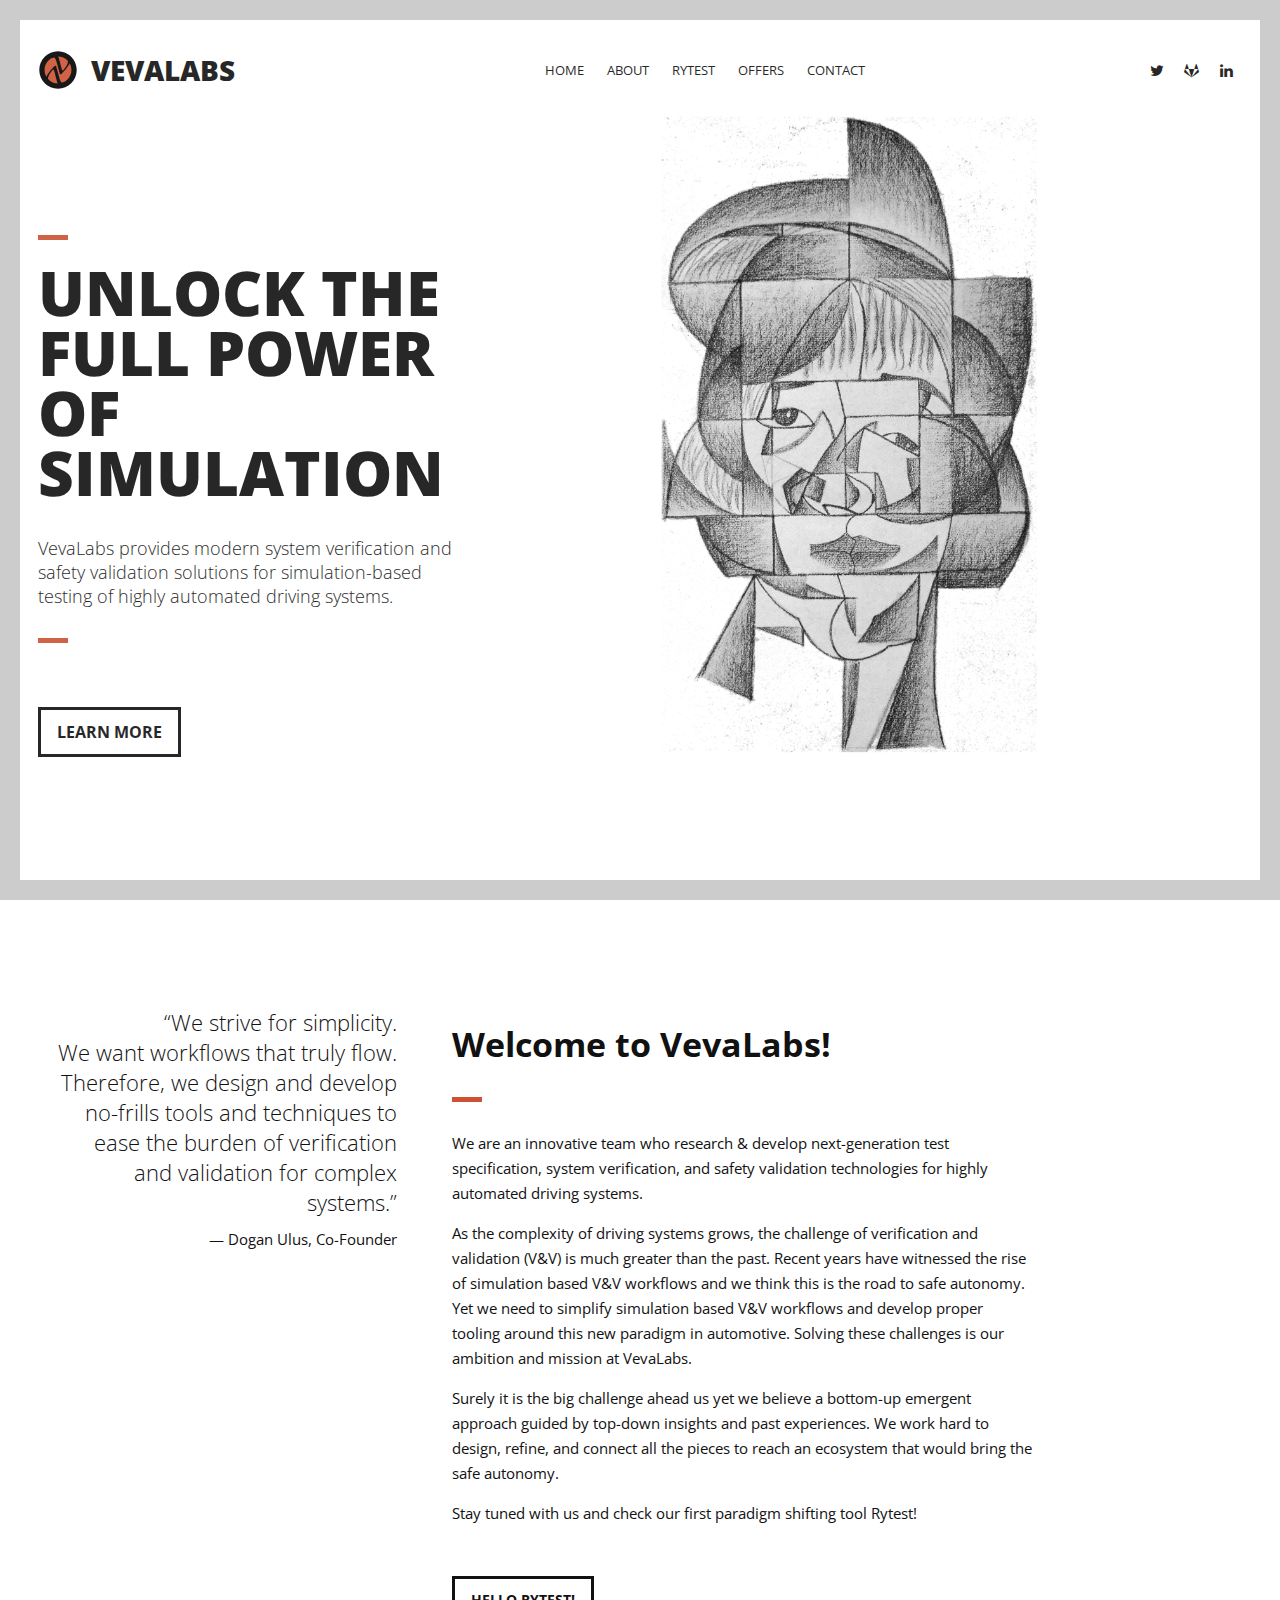
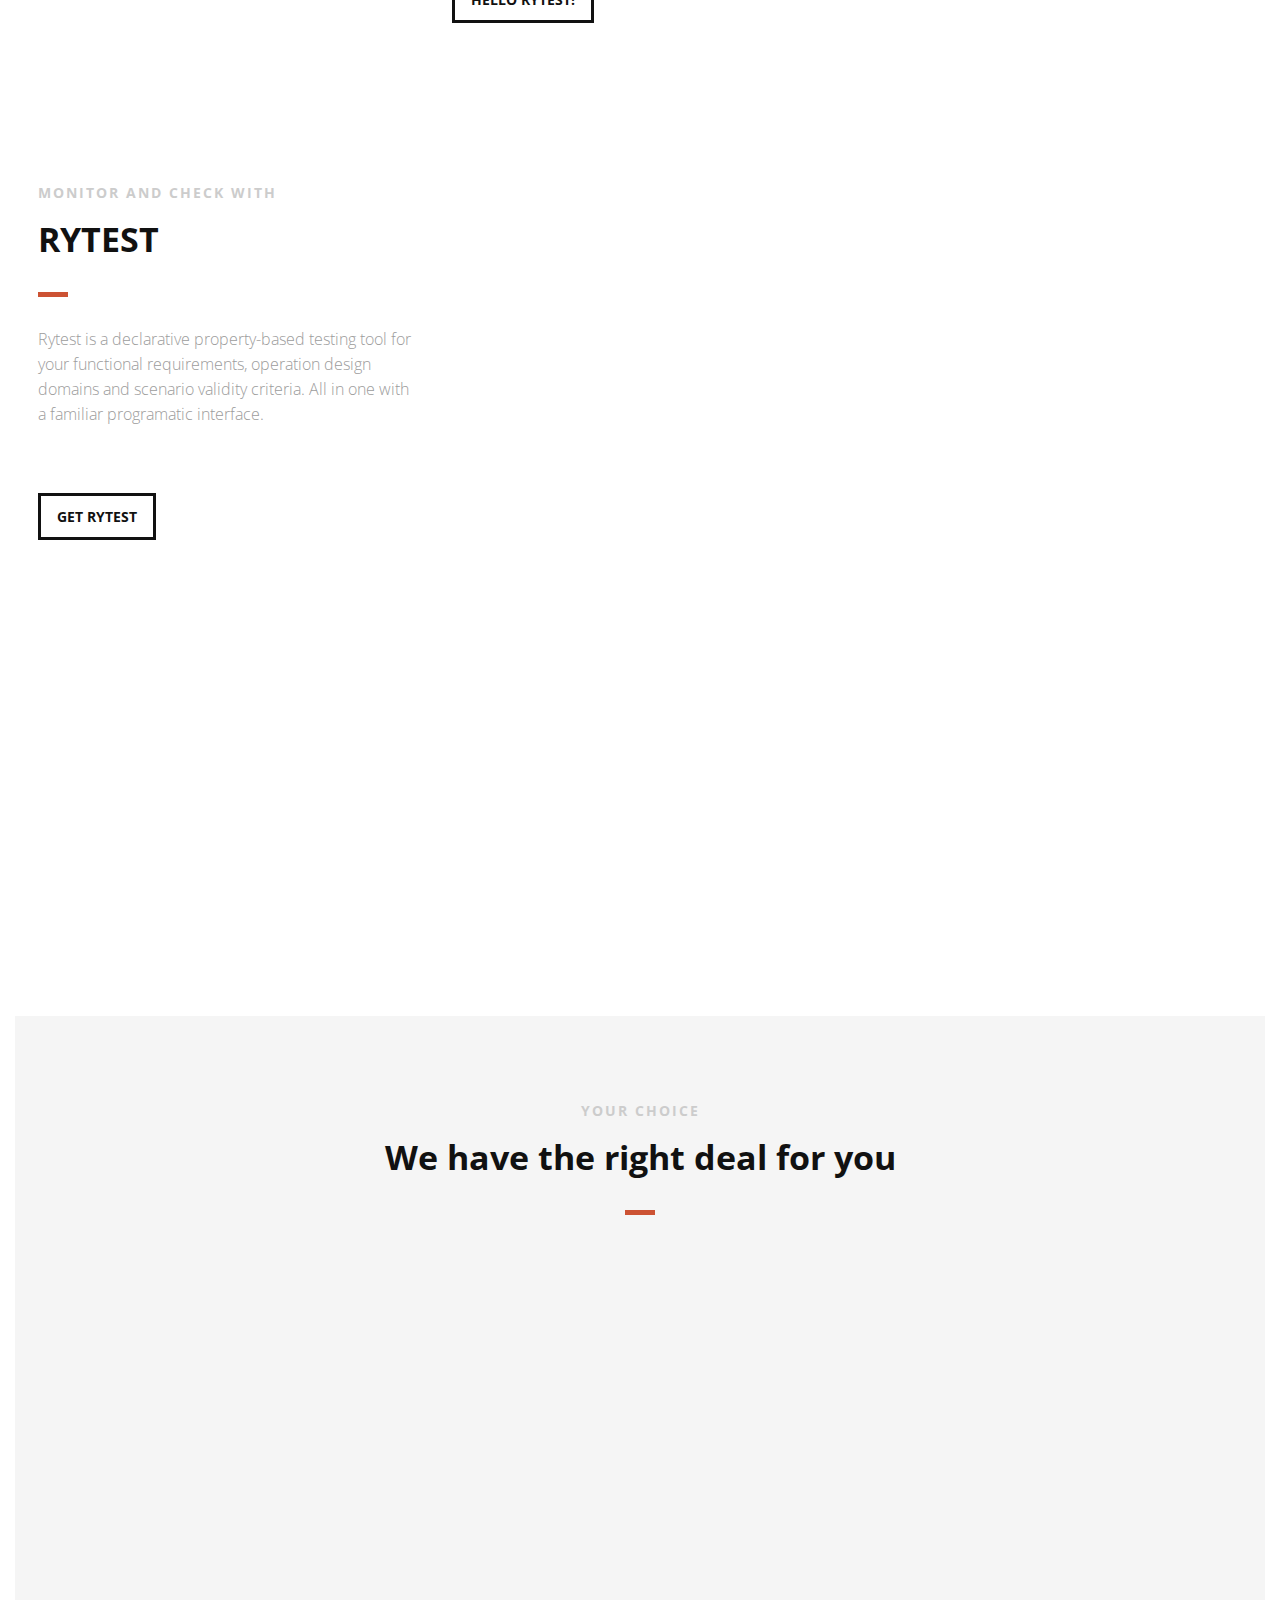
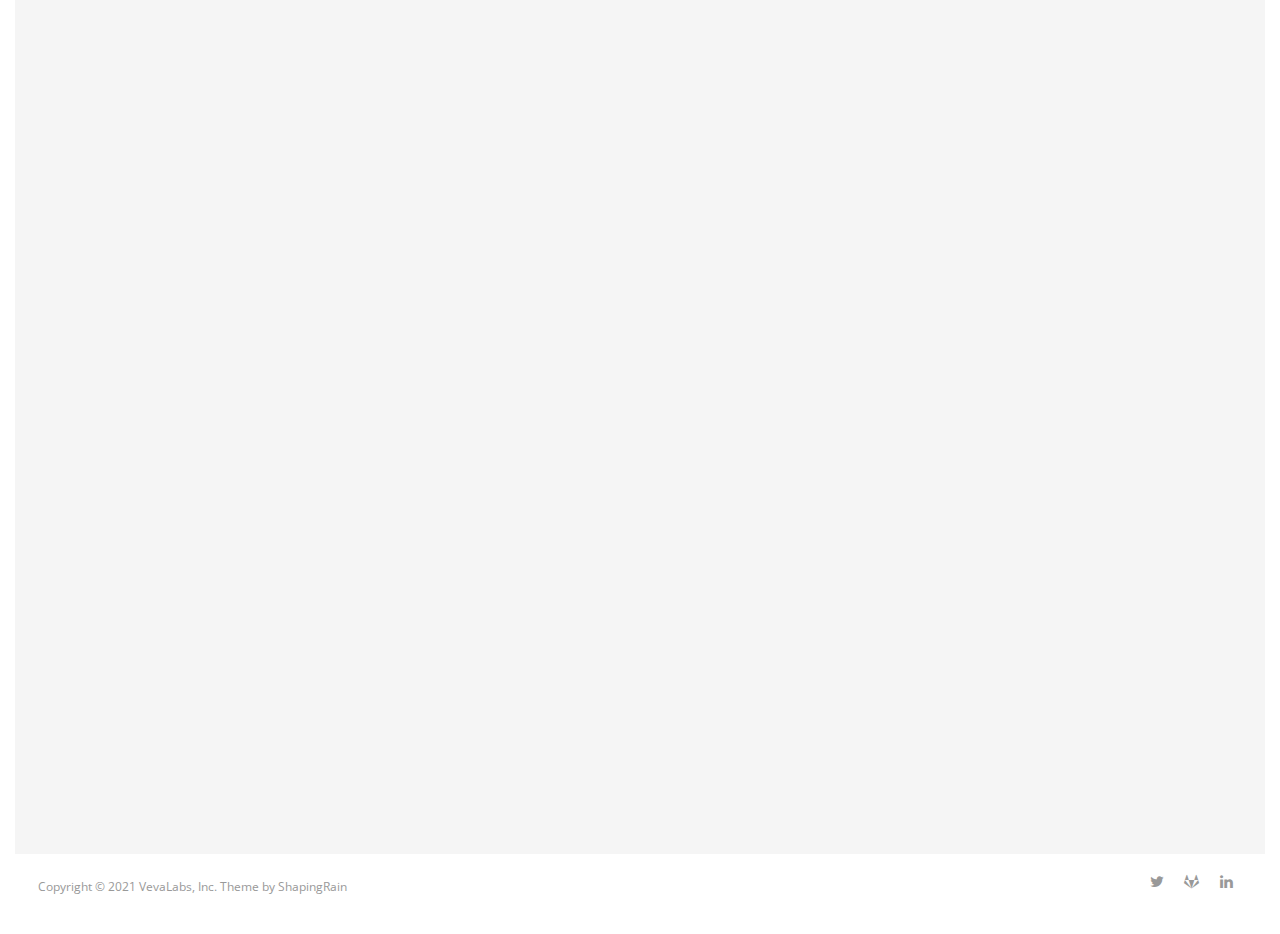
==== commit b46824be: "Add button to offers" ====
--- a/index.html
+++ b/index.html
@@ -228,6 +228,9 @@
                                 familiar
                                 programatic interface.</p>
                         </div>
+                        <a href="#pricing" class="button">
+                            GET RYTEST</i>
+                        </a>
                     </div>
 
                     <div class="col-2-3">
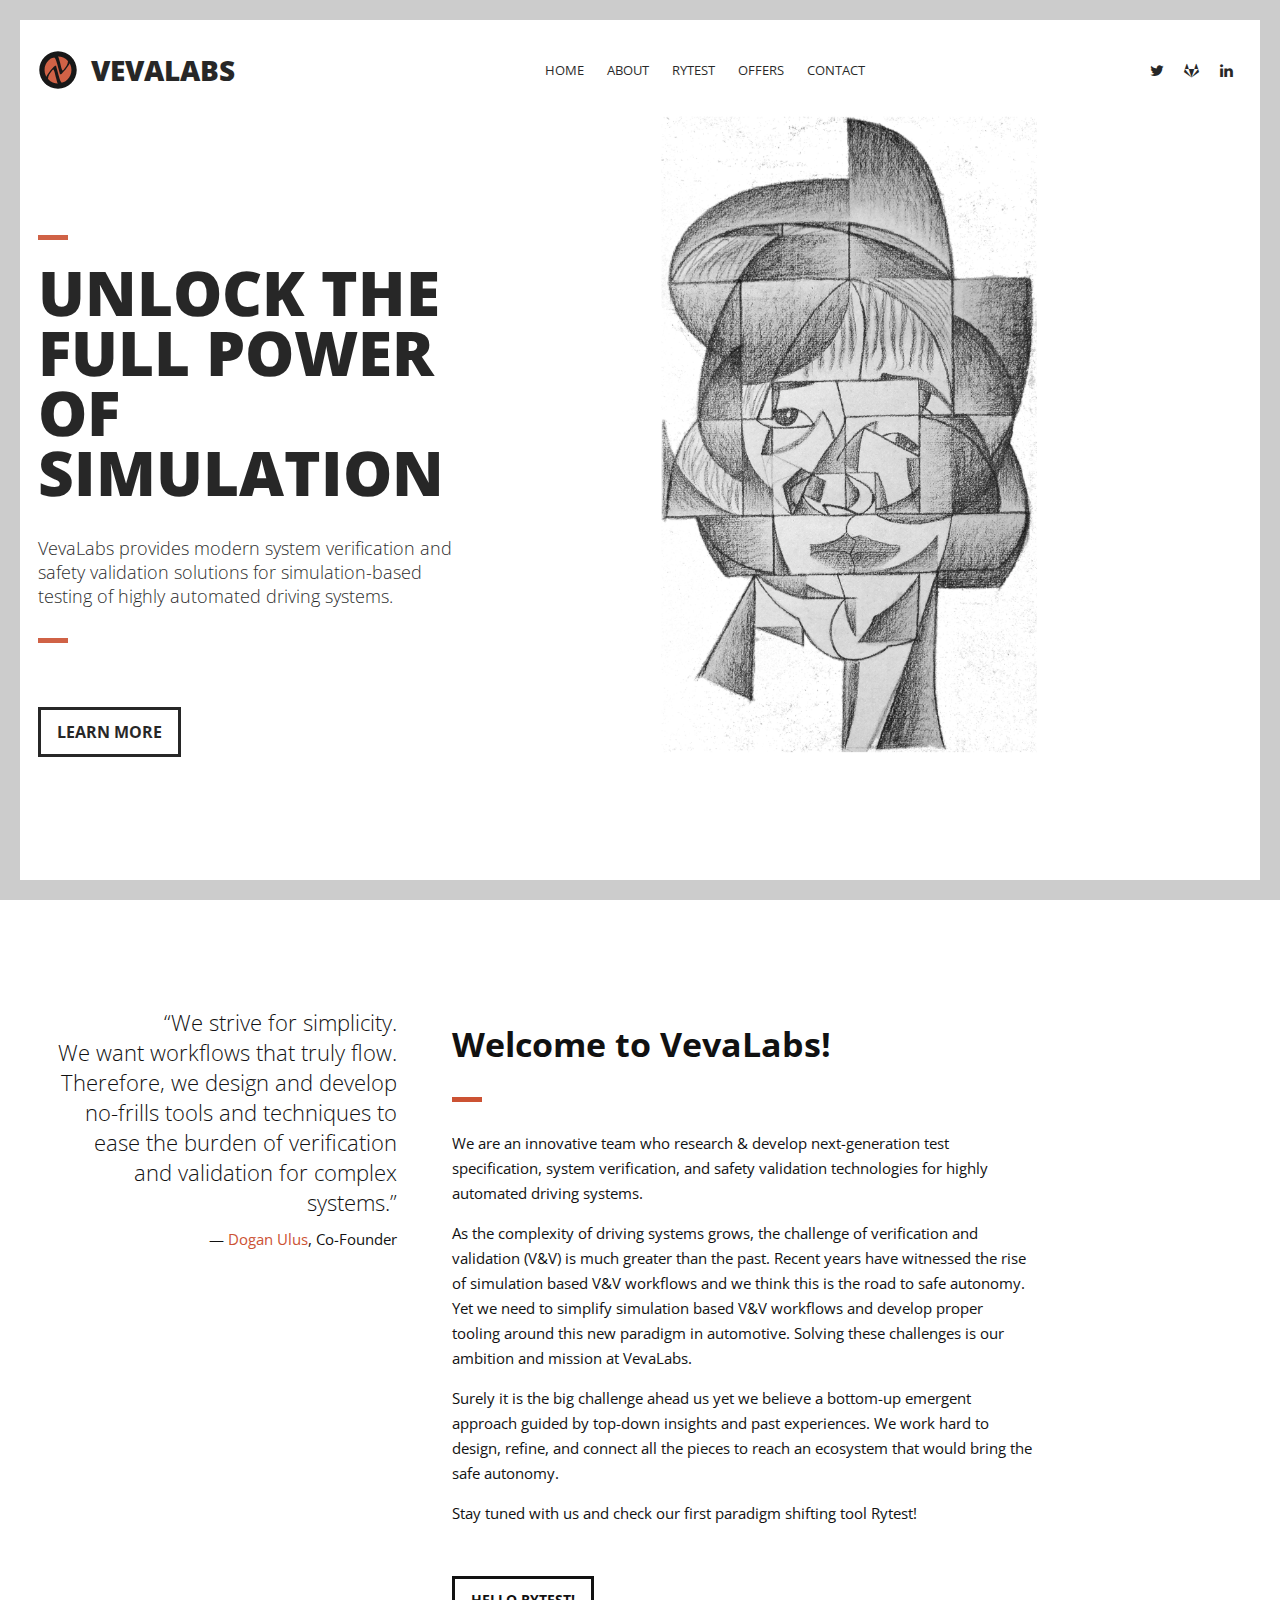
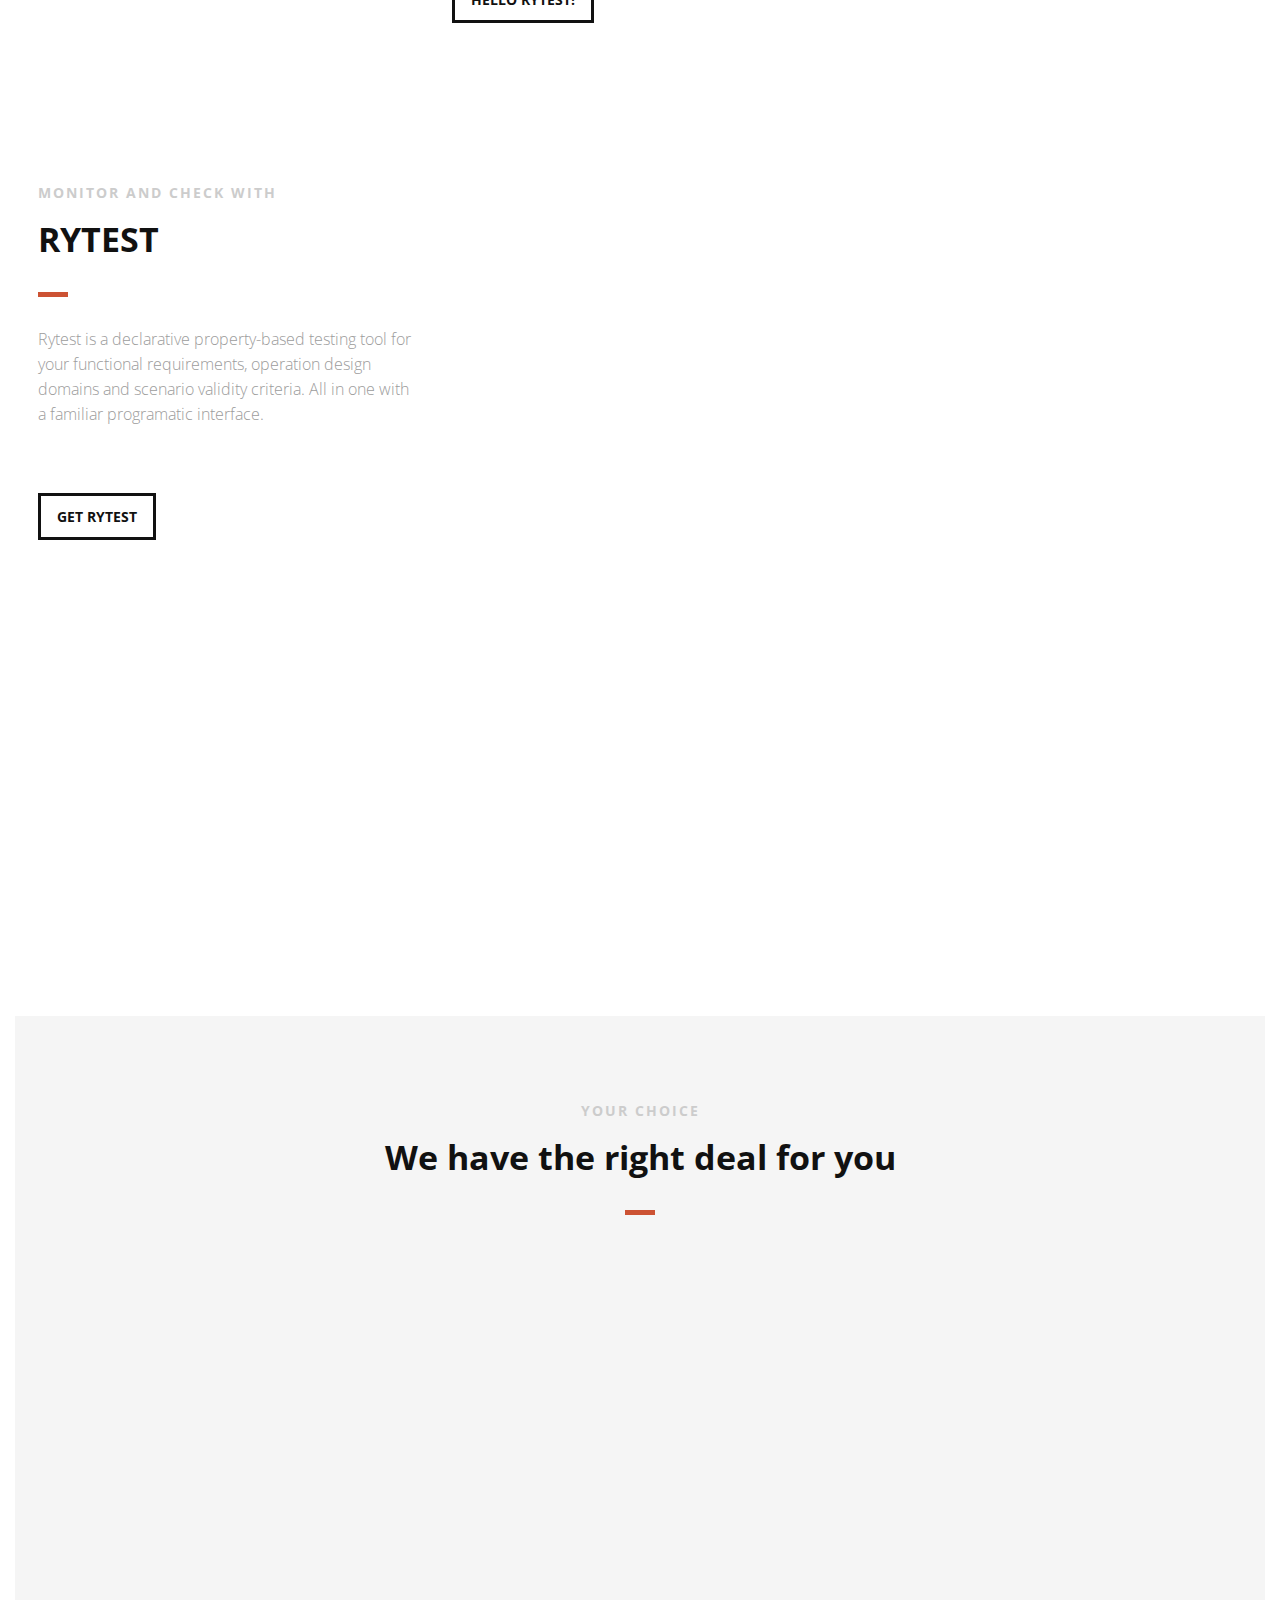
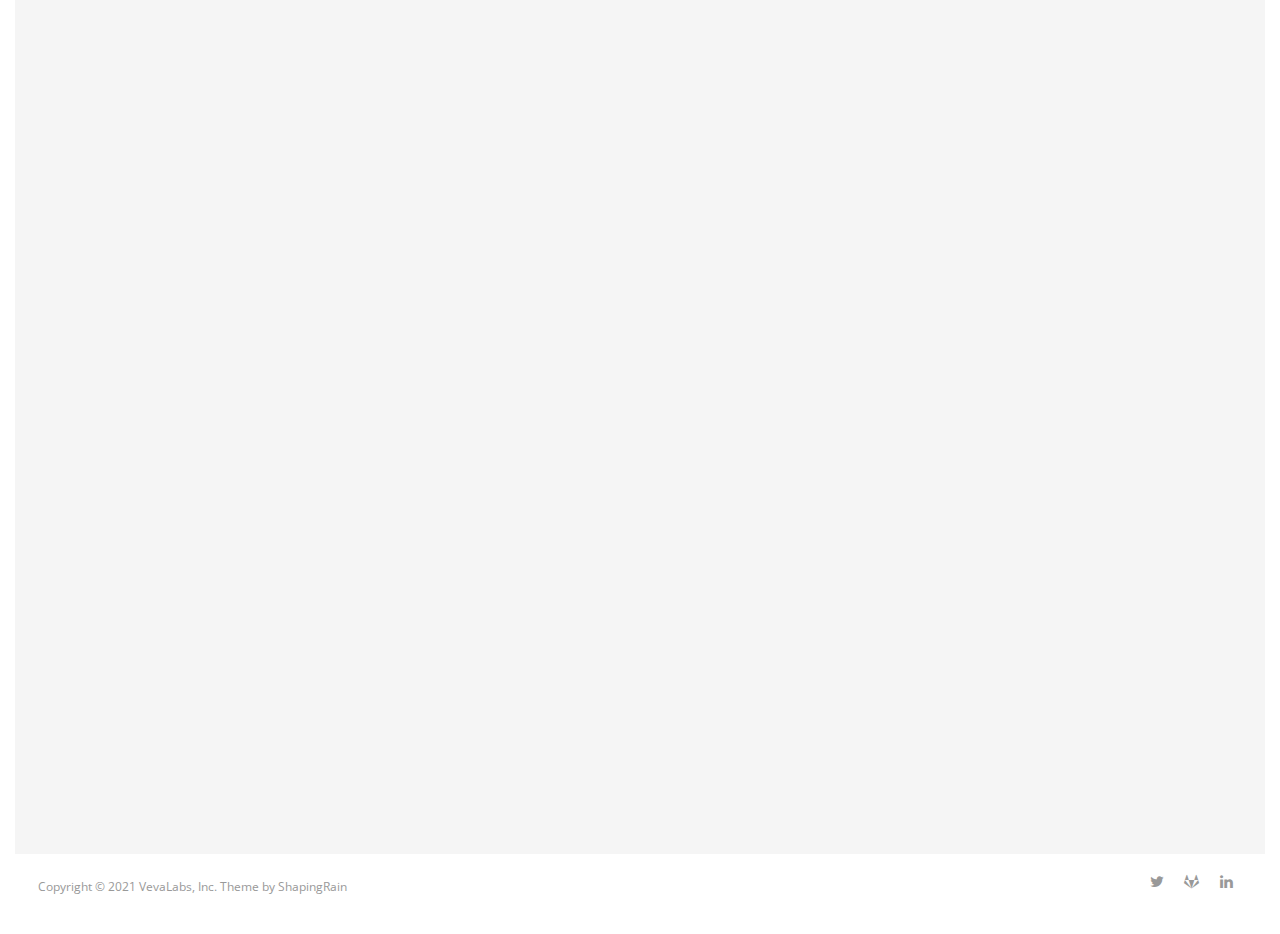
==== commit 9df95aac: "Add analytics code" ====
--- a/index.html
+++ b/index.html
@@ -2,6 +2,15 @@
 <html>
 
 <head lang="en">
+    <!-- Global site tag (gtag.js) - Google Analytics -->
+    <script async src="https://www.googletagmanager.com/gtag/js?id=UA-172993106-1"></script>
+    <script>
+        window.dataLayer = window.dataLayer || [];
+        function gtag() { dataLayer.push(arguments); }
+        gtag('js', new Date());
+        gtag('config', 'UA-172993106-1');
+    </script>
+
     <meta charset="UTF-8">
 
     <!--Page Title-->
@@ -162,7 +171,8 @@
                                 no-frills
                                 tools and techniques to ease the burden of verification and validation for complex
                                 systems.</q>
-                            <footer>— Dogan Ulus, Co-Founder</footer>
+                            <footer>— <a href="https://www.linkedin.com/in/doganulus/">Dogan Ulus</a>, Co-Founder
+                            </footer>
                         </blockquote>
                         <!-- End of Testimonial-->
 
@@ -181,19 +191,24 @@
                         </p>
                         <p>
                             As the complexity of driving systems grows, the challenge of verification and validation
-                            (V&V) is much greater than the past. Recent years have witnessed the rise of simulation based V&V workflows and 
-                            we think this is the road to safe autonomy. Yet we need to simplify simulation based V&V workflows and develop 
-                            proper tooling around this new paradigm in automotive. Solving these challenges is our ambition 
+                            (V&V) is much greater than the past. Recent years have witnessed the rise of simulation
+                            based V&V workflows and
+                            we think this is the road to safe autonomy. Yet we need to simplify simulation based V&V
+                            workflows and develop
+                            proper tooling around this new paradigm in automotive. Solving these challenges is our
+                            ambition
                             and mission at VevaLabs.
                         </p>
                         <p>
-                            Surely it is the big challenge ahead us yet we believe a bottom-up emergent approach guided by 
-                            top-down insights and past experiences. We work hard to design, refine, and connect all the pieces 
-                            to reach an ecosystem that would bring the safe autonomy. 
+                            Surely it is the big challenge ahead us yet we believe a bottom-up emergent approach guided
+                            by
+                            top-down insights and past experiences. We work hard to design, refine, and connect all the
+                            pieces
+                            to reach an ecosystem that would bring the safe autonomy.
                         </p>
                         <p>
                             <!-- We believe a bottom-up emergent approach guided by top-down insights and past experiences.  -->
-                            Stay tuned with us and check our first paradigm shifting tool Rytest! 
+                            Stay tuned with us and check our first paradigm shifting tool Rytest!
                         </p>
 
                         <!-- Action button -->
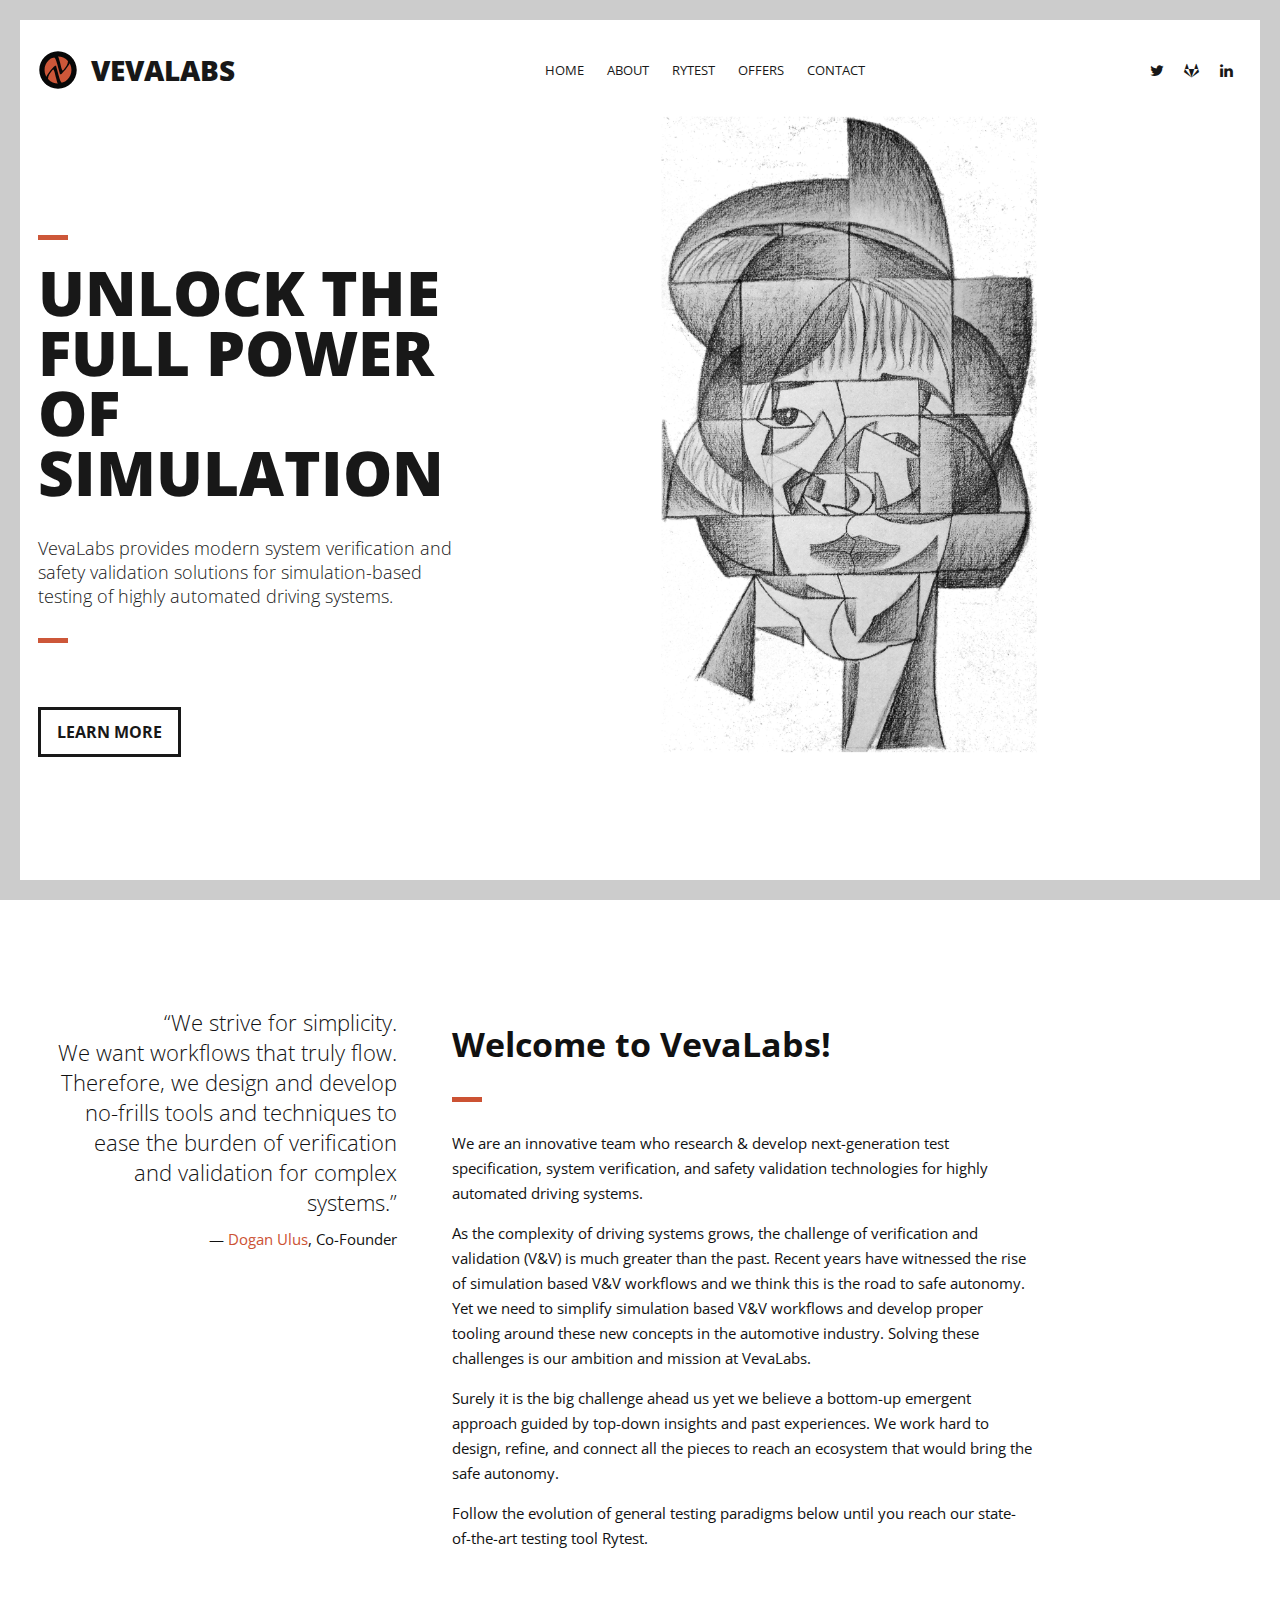
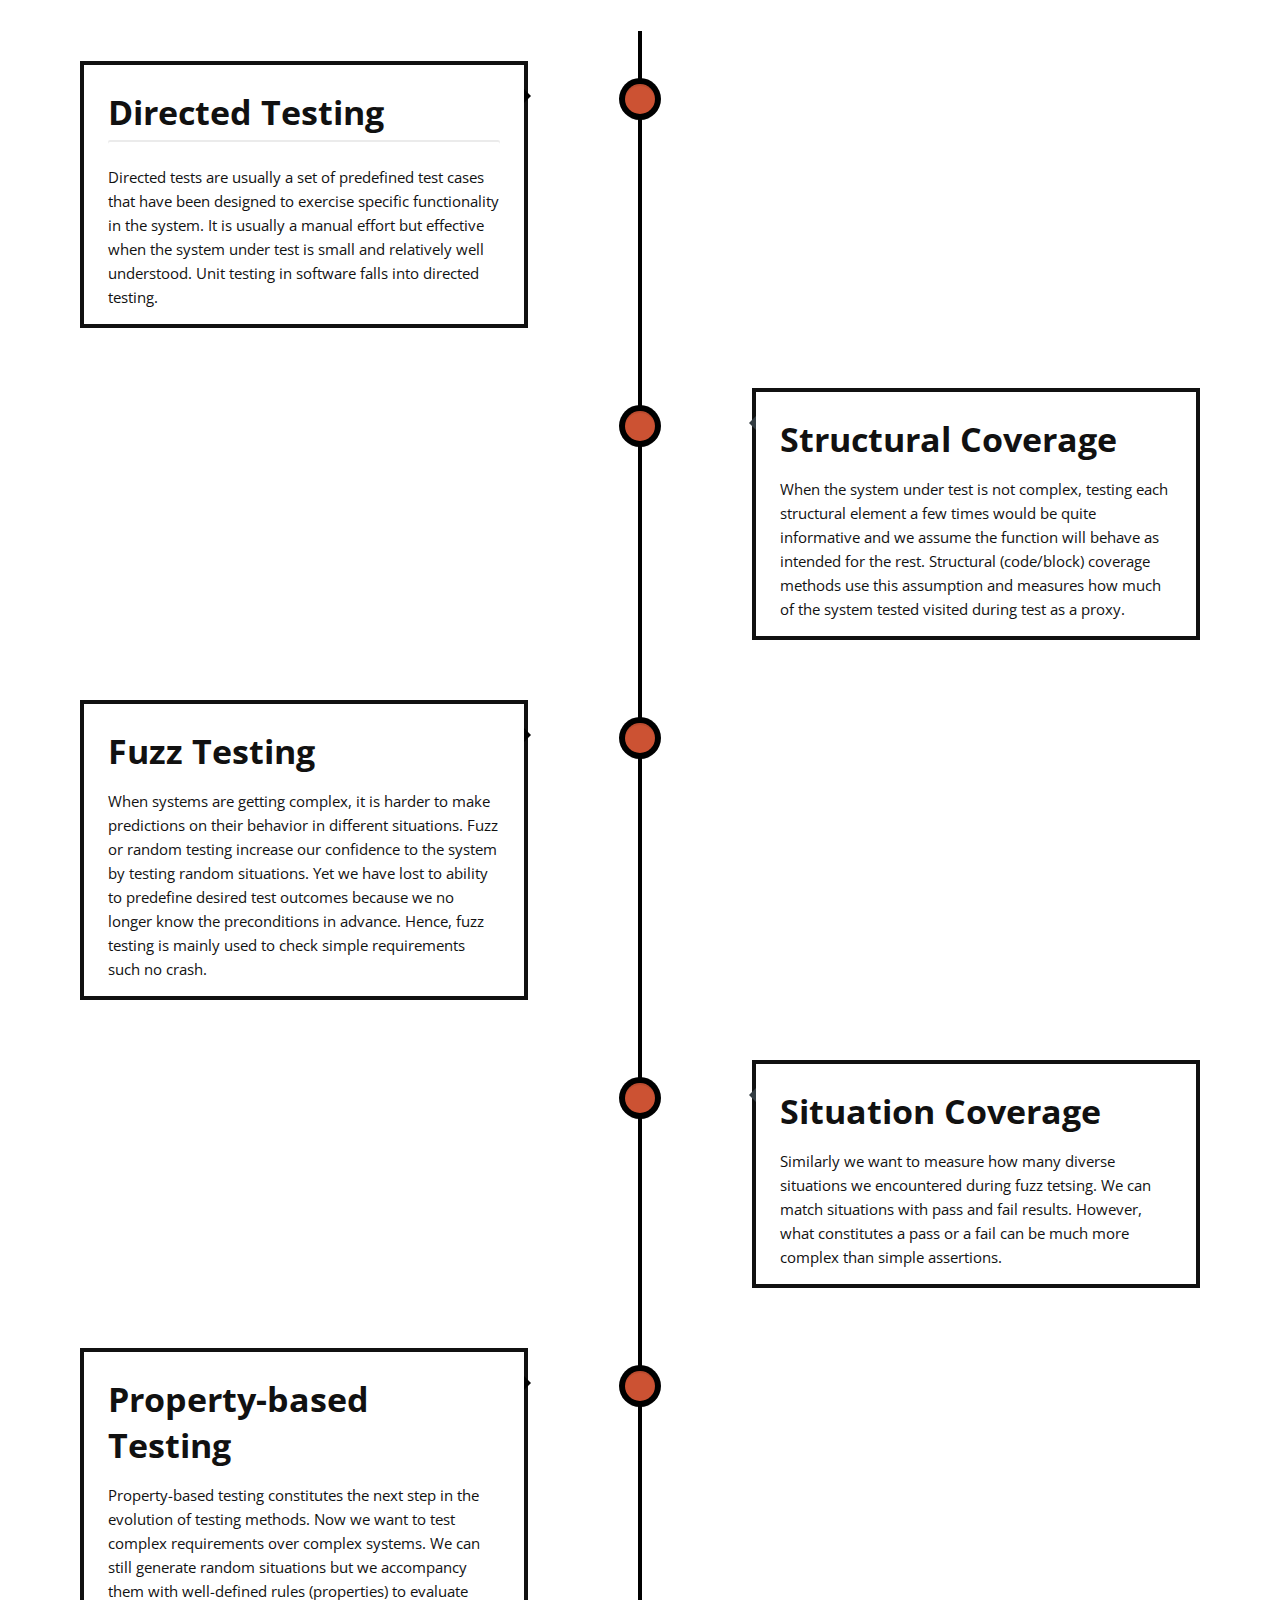
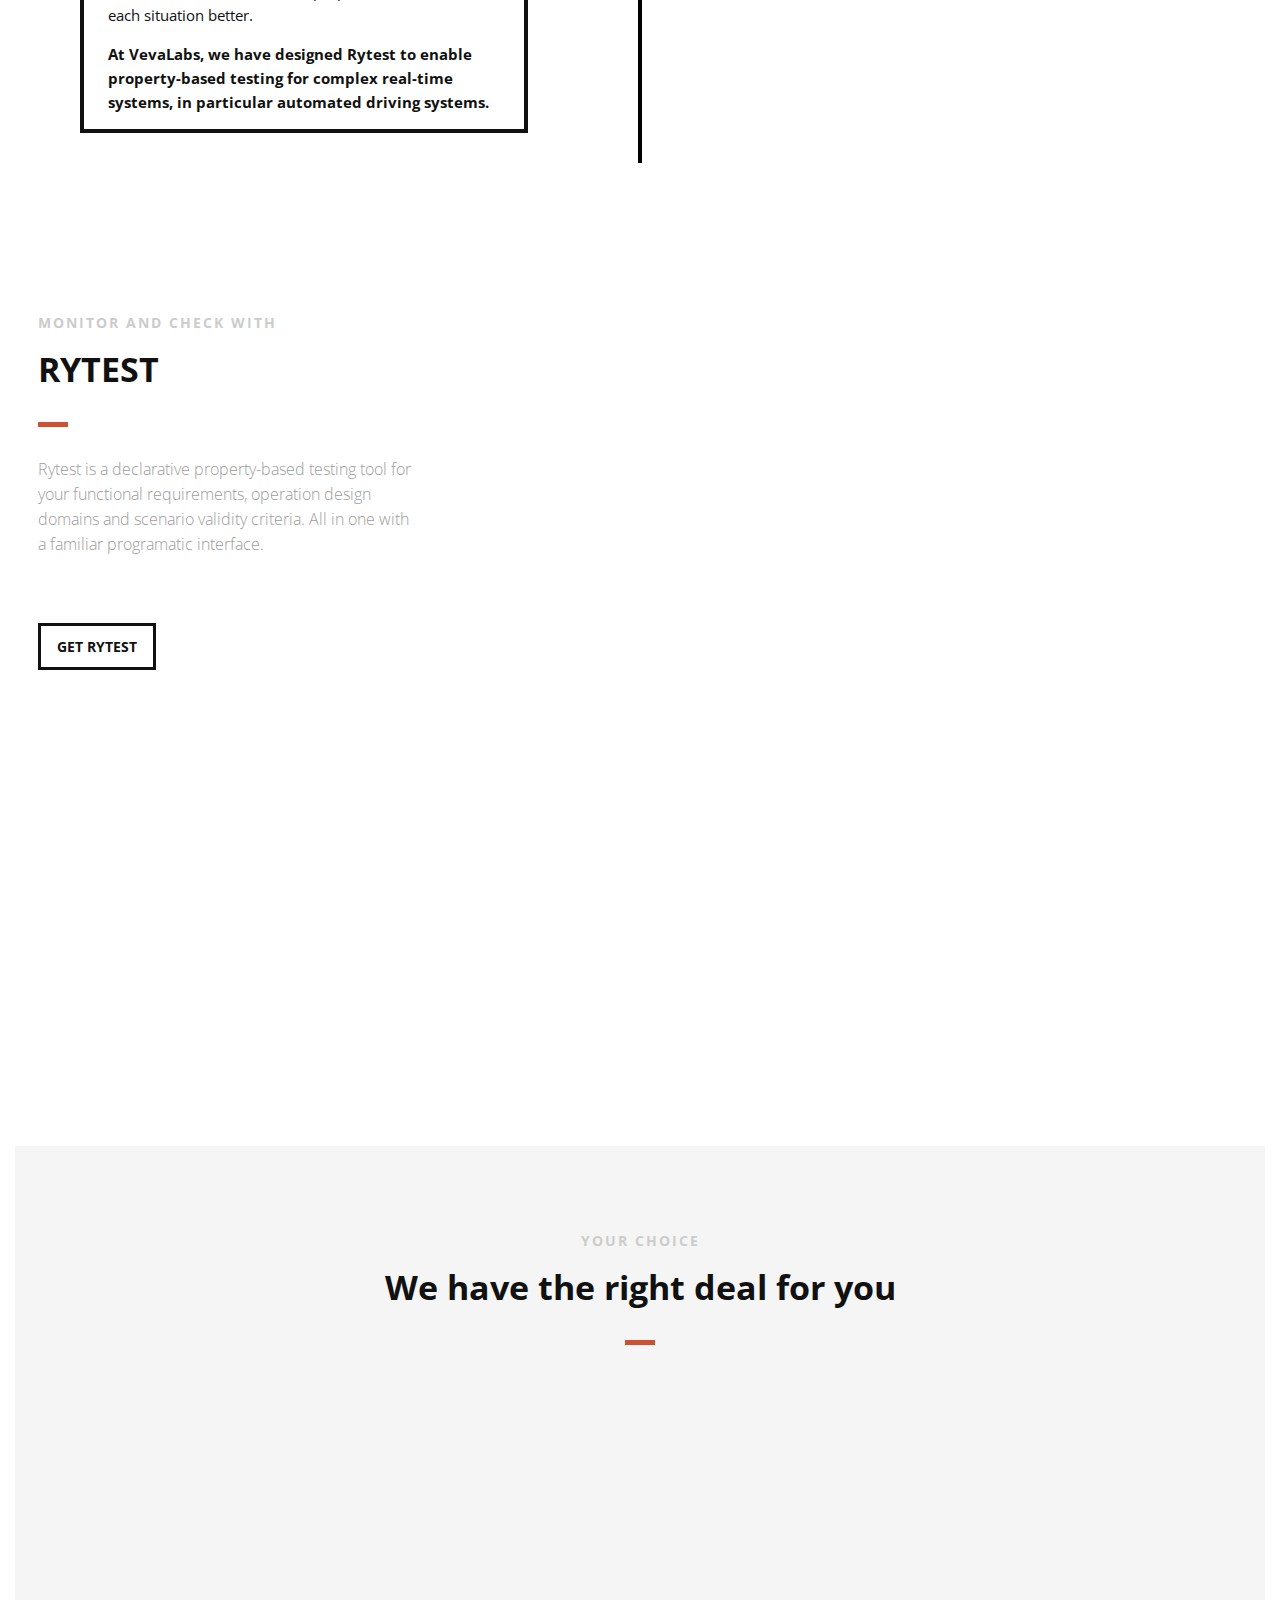
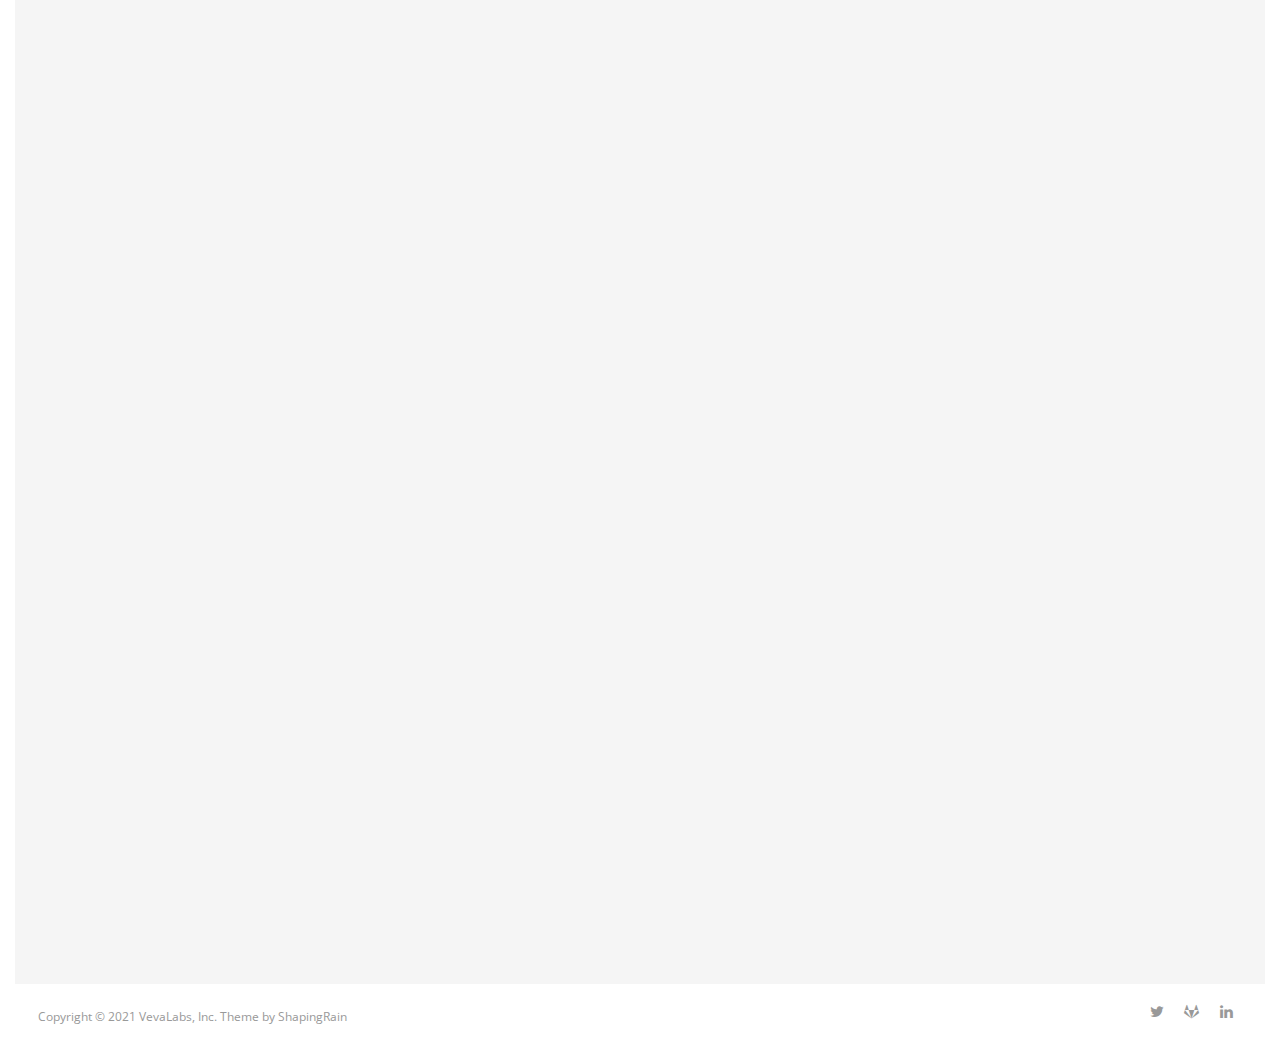
==== commit 3bac23e0: "Add the evolution of testing paradigms" ====
--- a/index.html
+++ b/index.html
@@ -28,7 +28,8 @@
     <link rel="stylesheet" href="css/style.css?<?= filemtime('style.css') ?>">
 
     <!-- Namari Color CSS -->
-    <link rel="stylesheet" href="css/color.css?<?= filemtime('style.css') ?>">
+    <link rel="stylesheet" href="css/color.css?<?= filemtime('color.css') ?>">
+    <link rel="stylesheet" href="css/timeline.css?<?= filemtime('timeline.css') ?>">
 
     <!--Icon Fonts - Font Awesome Icons-->
     <link rel="stylesheet" href="css/font-awesome.min.css">
@@ -192,29 +193,24 @@
                         <p>
                             As the complexity of driving systems grows, the challenge of verification and validation
                             (V&V) is much greater than the past. Recent years have witnessed the rise of simulation
-                            based V&V workflows and
-                            we think this is the road to safe autonomy. Yet we need to simplify simulation based V&V
-                            workflows and develop
-                            proper tooling around this new paradigm in automotive. Solving these challenges is our
-                            ambition
-                            and mission at VevaLabs.
+                            based V&V workflows and we think this is the road to safe autonomy. Yet we need to simplify
+                            simulation based V&V workflows and develop proper tooling around these new concepts in the
+                            automotive industry. Solving these challenges is our ambition and mission at VevaLabs.
                         </p>
                         <p>
                             Surely it is the big challenge ahead us yet we believe a bottom-up emergent approach guided
-                            by
-                            top-down insights and past experiences. We work hard to design, refine, and connect all the
-                            pieces
-                            to reach an ecosystem that would bring the safe autonomy.
-                        </p>
-                        <p>
-                            <!-- We believe a bottom-up emergent approach guided by top-down insights and past experiences.  -->
-                            Stay tuned with us and check our first paradigm shifting tool Rytest!
+                            by top-down insights and past experiences. We work hard to design, refine, and connect all
+                            the pieces to reach an ecosystem that would bring the safe autonomy.
+                        </p>
+                        <p>
+                            Follow the evolution of general testing paradigms below until you reach our state-of-the-art
+                            testing tool Rytest.
                         </p>
 
                         <!-- Action button -->
-                        <a href="#rytest" class="button">
+                        <!-- <a href="#rytest" class="button">
                             HELLO RYTEST!</i>
-                        </a>
+                        </a> -->
                     </div>
                     <!--End Content Right Side-->
 
@@ -227,6 +223,92 @@
 
             </div>
             <!--End of Content Section-->
+
+
+            <section id="cd-timeline" class="cd-container row no-padding-bottom clearfix">
+                <div class="cd-timeline-block">
+                    <div class="cd-timeline-img cd-picture">
+                    </div>
+
+                    <div class="cd-timeline-content">
+                        <h2 class="section-title">Directed Testing</h2>
+                        <div class="timeline-content-info">
+                        </div>
+                        <p>
+                            Directed tests are usually a set of predefined test cases that
+                            have been designed to exercise specific functionality in the
+                            system. It is usually a manual effort but effective when the
+                            system under test is small and relatively well understood.
+                            Unit testing in software falls into directed testing.
+                        </p>
+                    </div> <!-- cd-timeline-content -->
+                </div> <!-- cd-timeline-block -->
+
+                <div class="cd-timeline-block">
+                    <div class="cd-timeline-img cd-picture">
+                    </div> <!-- cd-timeline-img -->
+                    <div class="cd-timeline-content">
+                        <h2 class="section-title">Structural Coverage</h2>
+                        <p>
+                            When the system under test is not complex, testing each structural element a few
+                            times would be quite informative and we assume the function will behave as intended for the
+                            rest. Structural (code/block) coverage methods use this assumption and measures how much
+                            of the system tested visited during test as a proxy.
+                        </p>
+                    </div> <!-- cd-timeline-content -->
+                </div> <!-- cd-timeline-block -->
+
+                <div class="cd-timeline-block">
+                    <div class="cd-timeline-img cd-picture">
+                    </div> <!-- cd-timeline-img -->
+
+                    <div class="cd-timeline-content">
+                        <h2 class="section-title">Fuzz Testing</h2>
+                        <p>
+                            When systems are getting complex, it is harder to make predictions on their behavior in
+                            different situations. Fuzz or random testing increase our confidence to the system by
+                            testing random situations. Yet we have lost to ability to predefine desired test outcomes
+                            because we no longer know the preconditions in advance. Hence, fuzz testing is mainly
+                            used to check simple requirements such no crash.
+                        </p>
+                    </div> <!-- cd-timeline-content -->
+                </div> <!-- cd-timeline-block -->
+
+                <div class="cd-timeline-block">
+                    <div class="cd-timeline-img cd-location">
+                    </div> <!-- cd-timeline-img -->
+
+                    <div class="cd-timeline-content">
+                        <h2 class="section-title">Situation Coverage</h2>
+                        <p>
+                            Similarly we want to measure how many diverse situations we encountered during fuzz tetsing.
+                            We can match situations with pass and fail results. However, what constitutes a
+                            pass or a fail can be much more complex than simple assertions.
+                        </p>
+                    </div> <!-- cd-timeline-content -->
+                </div> <!-- cd-timeline-block -->
+
+                <div class="cd-timeline-block">
+                    <div class="cd-timeline-img cd-location">
+                    </div>
+
+                    <div class="cd-timeline-content">
+                        <h2 class="section-title">Property-based Testing</h2>
+                        <p>
+                            Property-based testing constitutes the next step in the evolution of testing methods. Now we
+                            want to test complex requirements over complex systems. We can still generate random
+                            situations but we accompancy them with well-defined rules (properties) to evaluate each
+                            situation better.
+                        </p>
+                        <p><strong>
+                                At VevaLabs, we have designed Rytest to enable property-based testing for complex
+                                real-time
+                                systems, in particular automated driving systems.</strong>
+                        </p>
+                    </div> <!-- cd-timeline-content -->
+                </div> <!-- cd-timeline-block -->
+
+            </section> <!-- cd-timeline -->
 
             <!--Introduction-->
             <section id="rytest" class="introduction scrollto">
@@ -238,10 +320,8 @@
                             <h3>MONITOR AND CHECK WITH</h3>
                             <h2 class="section-title">RYTEST</h2>
                             <p class="section-subtitle">Rytest is a declarative property-based testing tool for your
-                                functional
-                                requirements, operation design domains and scenario validity criteria. All in one with a
-                                familiar
-                                programatic interface.</p>
+                                functional requirements, operation design domains and scenario validity criteria. All in
+                                one with a familiar programatic interface.</p>
                         </div>
                         <a href="#pricing" class="button">
                             GET RYTEST</i>
@@ -351,10 +431,9 @@
                             <!--Icon Block Description-->
                             <div class="icon-block-description">
                                 <h4>Easy to Use</h4>
-                                <p>It's super easy to write abstract properties with the programmtic interface of
-                                    Rytest. We are
-                                    ironing out
-                                    every little annoyance that disrupts the verification and validation workflow.</p>
+                                <p>It's super easy to author abstract properties with the programmtic interface of
+                                    Rytest. We are ironing out every little annoyance that disrupts the verification and
+                                    validation workflow.</p>
                             </div>
                         </div>
                         <!--End of Icon Block-->
--- a/css/timeline.css
+++ b/css/timeline.css
@@ -0,0 +1,219 @@
+
+
+#cd-timeline {
+  position: relative;
+  padding: 2em 0;
+  margin-top: 2em;
+  margin-bottom: 2em;
+}
+#cd-timeline::before {
+  content: '';
+  position: absolute;
+  top: 0;
+  left: 25px;
+  height: 100%;
+  width: 4px;
+  background: #000000;
+}
+@media only screen and (min-width: 1170px) {
+  #cd-timeline {
+    margin-top: 3em;
+    margin-bottom: 3em;
+  }
+  #cd-timeline::before {
+    left: 50%;
+    margin-left: -2px;
+  }
+}
+
+.cd-timeline-block {
+  position: relative;
+  margin: 2em 0;
+}
+.cd-timeline-block:after {
+  content: "";
+  display: table;
+  clear: both;
+}
+.cd-timeline-block:first-child {
+  margin-top: 0;
+}
+.cd-timeline-block:last-child {
+  margin-bottom: 0;
+}
+@media only screen and (min-width: 1170px) {
+  .cd-timeline-block {
+    margin: 4em 0;
+  }
+  .cd-timeline-block:first-child {
+    margin-top: 0;
+  }
+  .cd-timeline-block:last-child {
+    margin-bottom: 0;
+  }
+}
+
+.cd-timeline-img {
+  position: absolute;
+  top: 8px;
+  left: 12px;
+  width: 30px;
+  height: 30px;
+  border-radius: 50%;
+  box-shadow: 0 0 0 6px #000000, inset 0 2px 0 rgba(0, 0, 0, 0.08), 0 3px 0 4px rgba(0, 0, 0, 0.05);
+}
+.cd-timeline-img {
+  background: #CC5233;
+}
+@media only screen and (min-width: 1170px) {
+  .cd-timeline-img {
+    width: 30px;
+    height: 30px;
+    left: 50%;
+    margin-left: -15px;
+    margin-top: 15px;
+    /* Force Hardware Acceleration in WebKit */
+    -webkit-transform: translateZ(0);
+    -webkit-backface-visibility: hidden;
+  }
+}
+
+.cd-timeline-content {
+  position: relative;
+  margin-left: 60px;
+  margin-right: 30px;
+  /* background: #333C42; */
+  border-width: 4px;
+  border-style: solid;
+  padding: 1em;
+
+  .timeline-content-info {
+    /* background: #2B343A; */
+    padding: 5px 10px;
+    /* color: rgba(255,255,255,0.7); */
+    /* font-size: 12px; */
+    box-shadow:  inset 0 2px 0 rgba(0, 0, 0, 0.08);
+    border-radius: 2px;
+    i {
+      margin-right: 5px;
+    }
+    .timeline-content-info-title, .timeline-content-info-date {  
+      width: calc(50% - 2px);
+      display: inline-block;
+    }
+    @media (max-width: 500px) {
+      .timeline-content-info-title, .timeline-content-info-date {  
+        display: block;
+        width:100%;
+      } 
+    }
+  }
+  .content-skills {
+    /* font-size: 12px; */
+    padding:0;
+    margin-bottom: 0;
+    display:flex;
+    flex-wrap: wrap;
+    justify-content: center;
+    li {
+      /* background: #40484D; */
+      border-radius: 2px;
+      display: inline-block;
+      padding: 2px 10px;
+      /* color: rgba(255,255,255,0.7); */
+      margin: 3px 2px;
+      text-align: center;
+      flex-grow: 1;
+    }
+  }
+}
+.cd-timeline-content:after {
+  content: "";
+  display: table;
+  clear: both;
+}
+.cd-timeline-content h2 {
+  /* color: rgba(255,255,255,.9); */
+  margin-top:0;
+  margin-bottom: 5px;
+}
+.cd-timeline-content p, .cd-timeline-content .cd-date {
+  /* color: rgba(255,255,255,.7); */
+  /* font-size: 13px;
+  font-size: 0.8125rem; */
+}
+.cd-timeline-content .cd-date {
+  display: inline-block;
+}
+.cd-timeline-content p {
+  margin: 1em 0;
+  line-height: 1.6;
+}
+
+.cd-timeline-content::before {
+  content: '';
+  position: absolute;
+  top: 16px;
+  right: 100%;
+  height: 0;
+  width: 0;
+  border: 7px solid transparent;
+  border-right: 7px solid #333C42;
+}
+
+@media only screen and (min-width: 768px) {
+  .cd-timeline-content h2 {
+    padding: 0;
+    /* font-size: 20px;
+    font-size: 1.25rem; */
+  }
+  .cd-timeline-content p {
+    /* font-size: 16px;
+    font-size: 1rem; */
+  }
+  .cd-timeline-content .cd-read-more, .cd-timeline-content .cd-date {
+    /* font-size: 14px;
+    font-size: 0.875rem; */
+  }
+}
+@media only screen and (min-width: 1170px) {
+  .cd-timeline-content {
+    /* color: white; */
+    margin-left: 0;
+    padding: 1.6em;
+    width: 36%;
+    margin: 0 5%
+  }
+  .cd-timeline-content::before {
+    top: 24px;
+    left: 100%;
+    border-color: transparent;
+    border-left-color:black;
+  }
+  .cd-timeline-content .cd-date {
+    position: absolute;
+    width: 100%;
+    left: 122%;
+    top: 6px;
+    /* font-size: 16px;
+    font-size: 1rem; */
+  }
+  .cd-timeline-block:nth-child(even) .cd-timeline-content {
+    float: right;
+  }
+  .cd-timeline-block:nth-child(even) .cd-timeline-content::before {
+    top: 24px;
+    left: auto;
+    right: 100%;
+    border-color: transparent;
+    border-right-color: #333C42;
+  }
+  .cd-timeline-block:nth-child(even) .cd-timeline-content .cd-read-more {
+    float: right;
+  }
+  .cd-timeline-block:nth-child(even) .cd-timeline-content .cd-date {
+    left: auto;
+    right: 122%;
+    text-align: right;
+  }
+}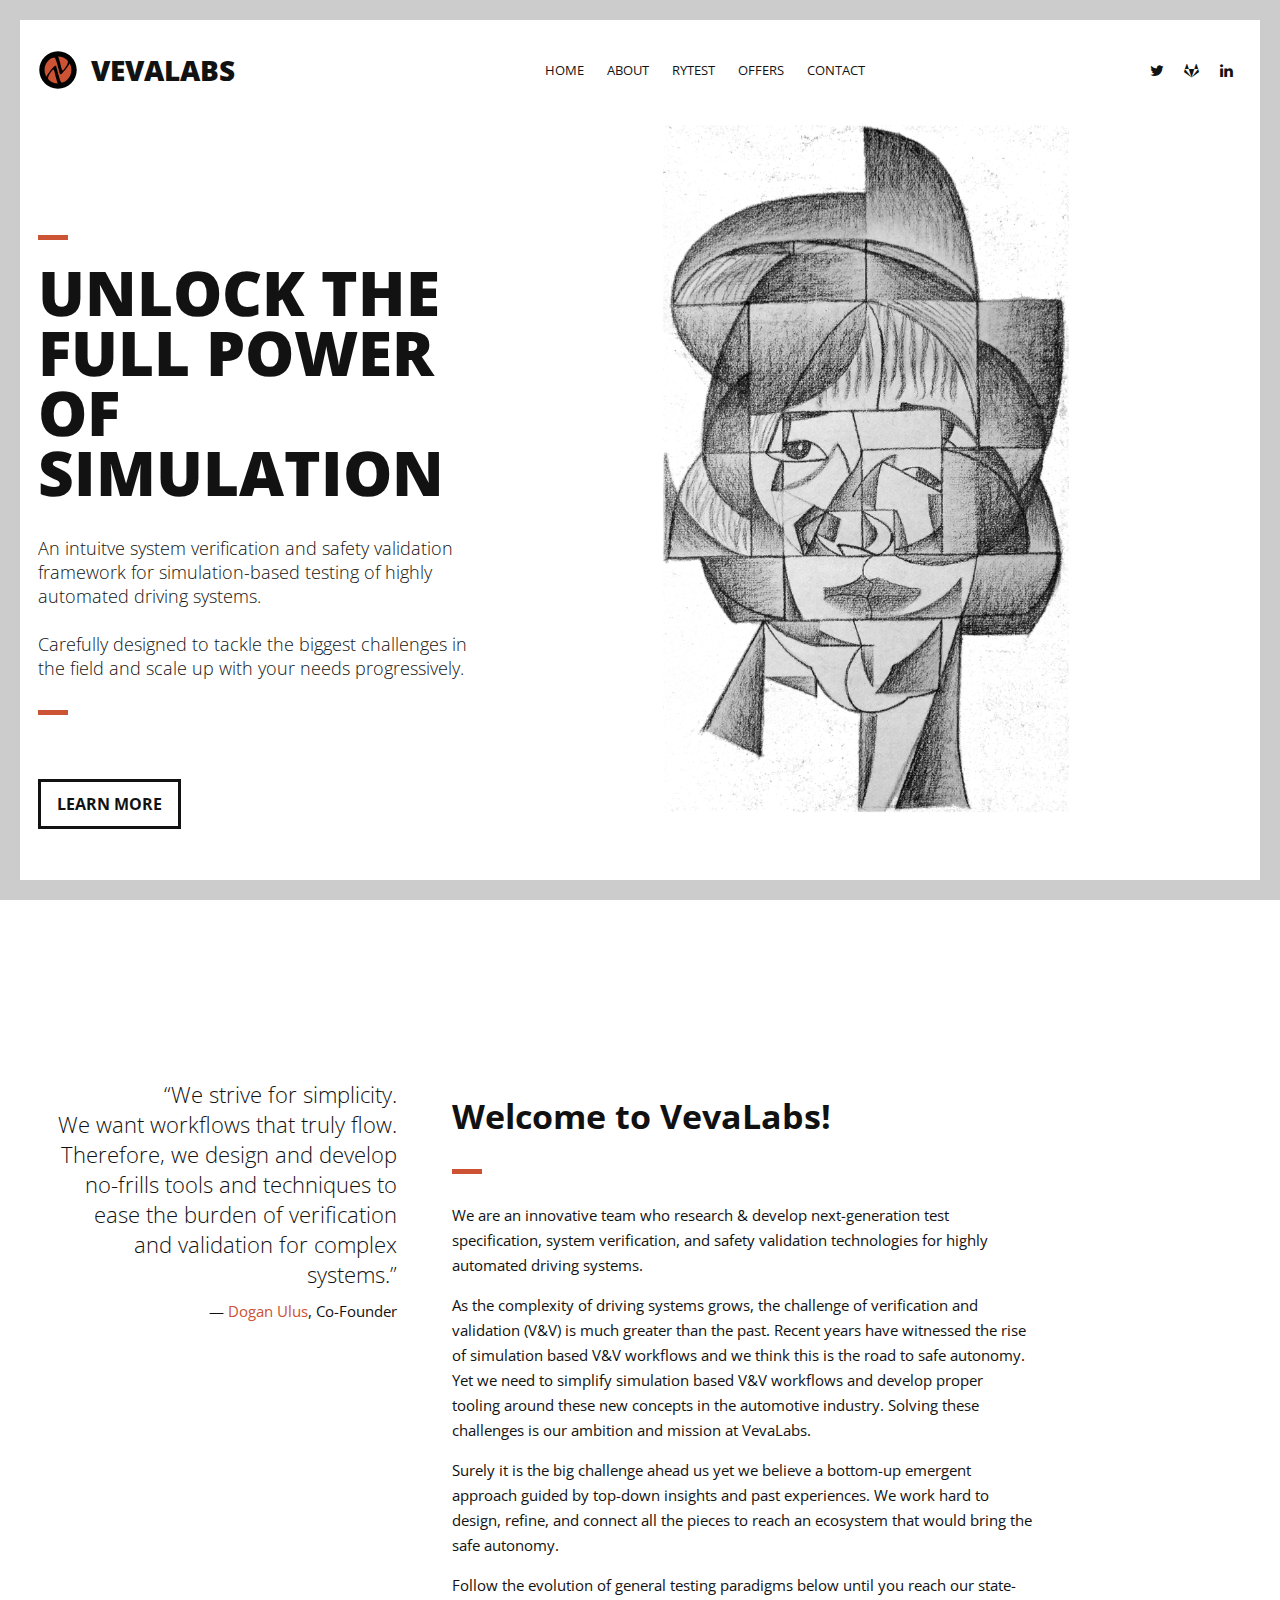
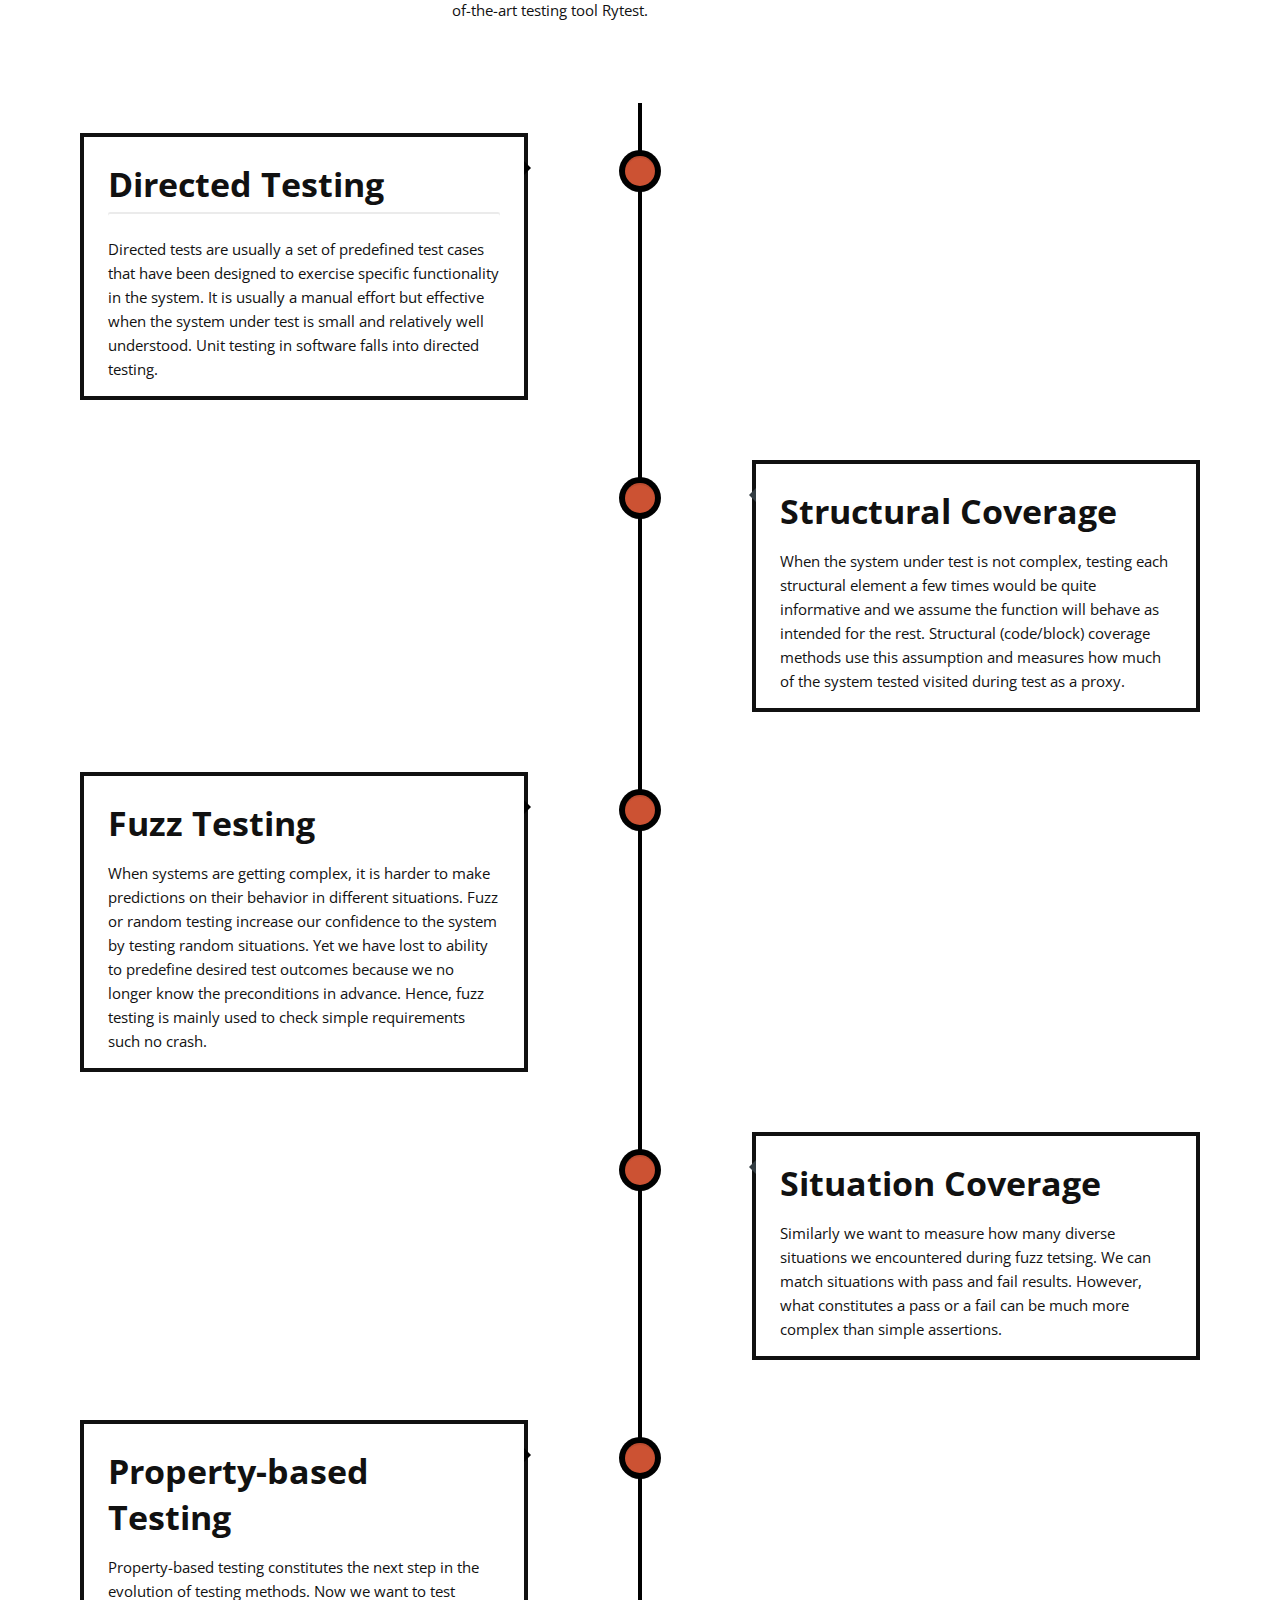
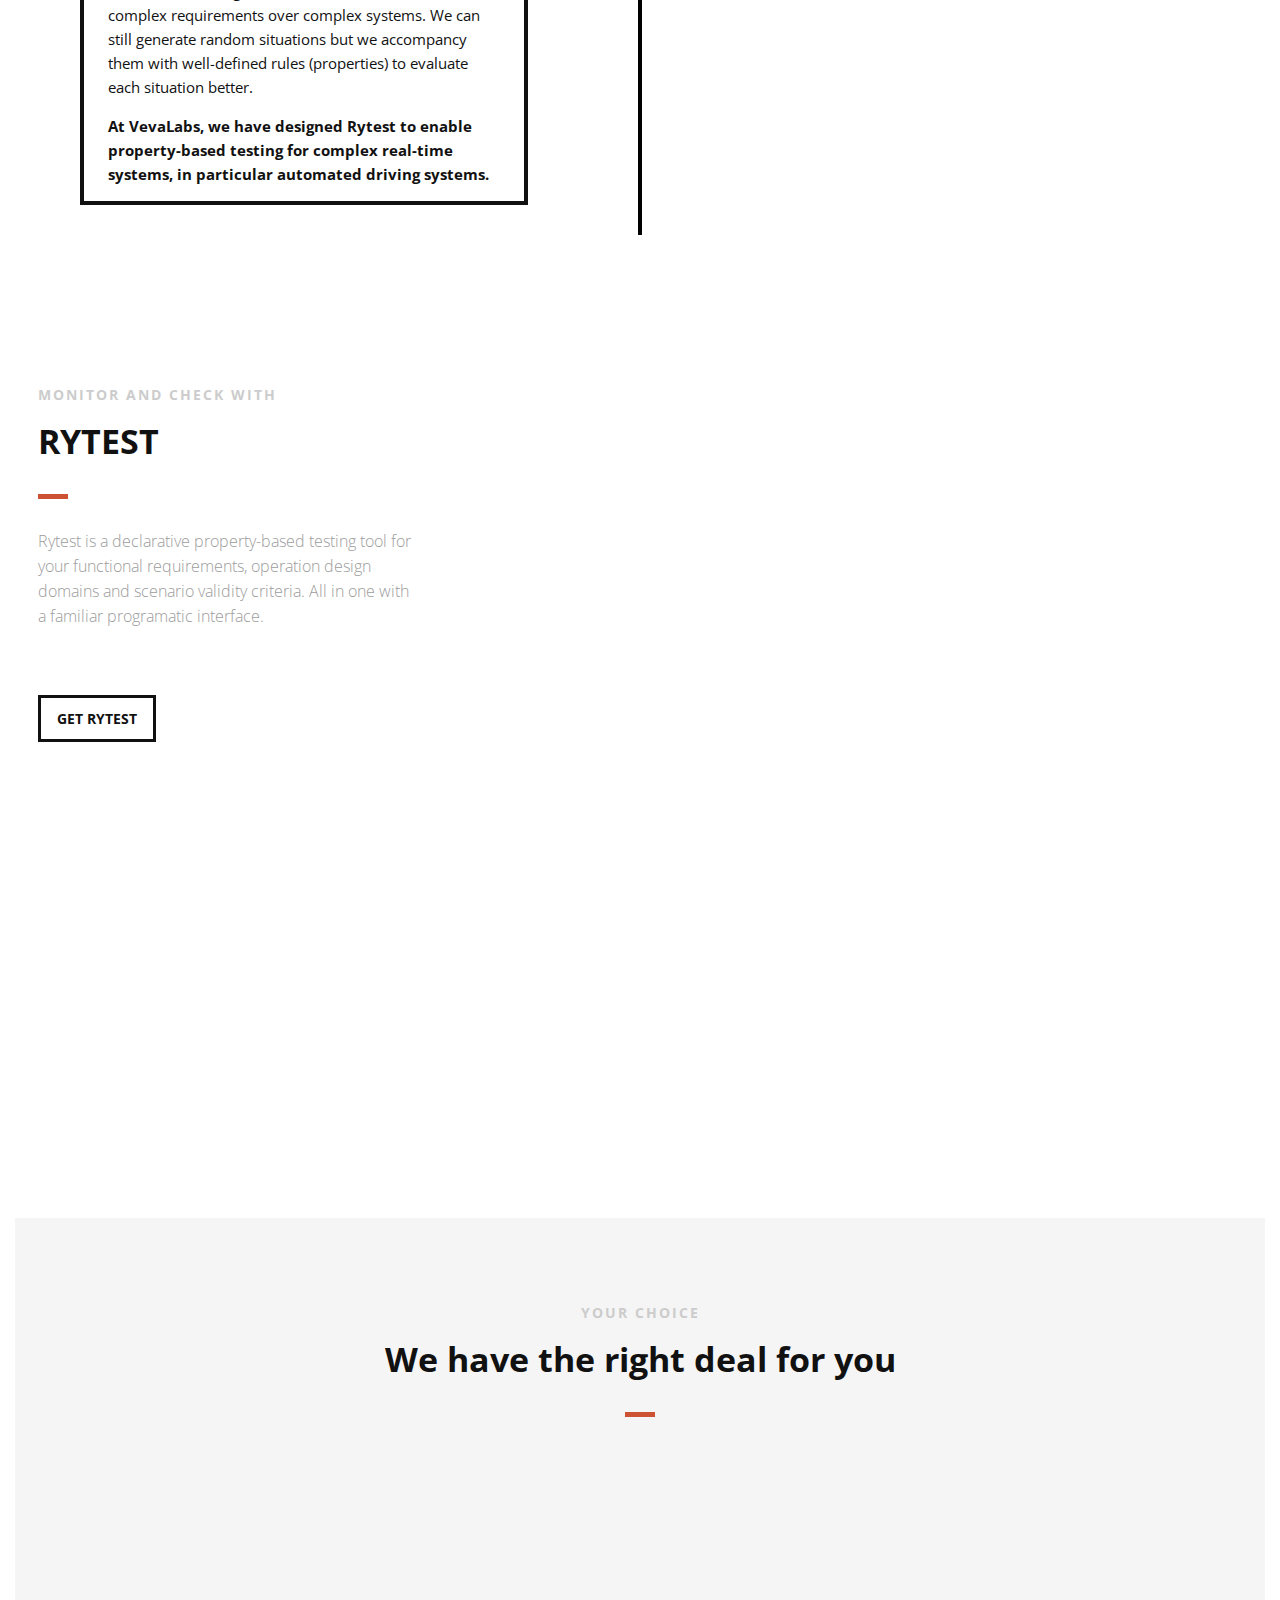
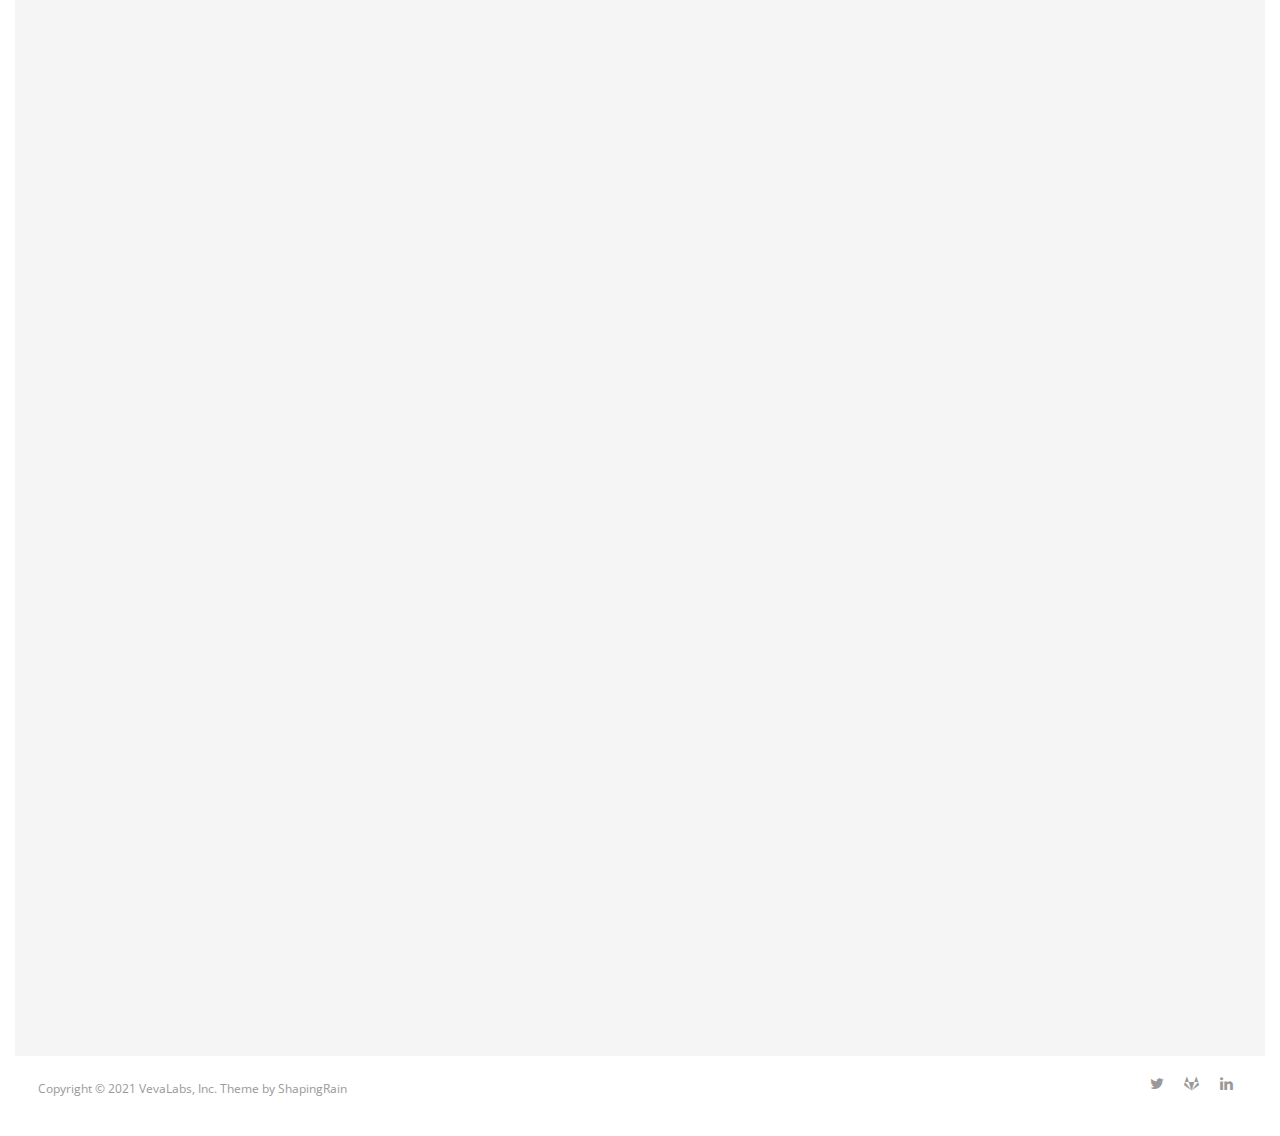
==== commit 6c7543de: "Modify banner subtitle" ====
--- a/index.html
+++ b/index.html
@@ -140,8 +140,11 @@
 
                     <div class="section-heading">
                         <h1>UNLOCK THE FULL POWER OF SIMULATION</h1>
-                        <h2>VevaLabs provides modern system verification and safety validation solutions for
-                            simulation-based testing of highly automated driving systems.</h2>
+                        <h2>An intuitve system verification and safety validation framework for
+                            simulation-based testing of highly automated driving systems.<br></br>
+                            Carefully designed to tackle the biggest challenges in the field and scale up with your
+                            needs progressively.
+                        </h2>
                     </div>
 
                     <!--Call to Action-->
